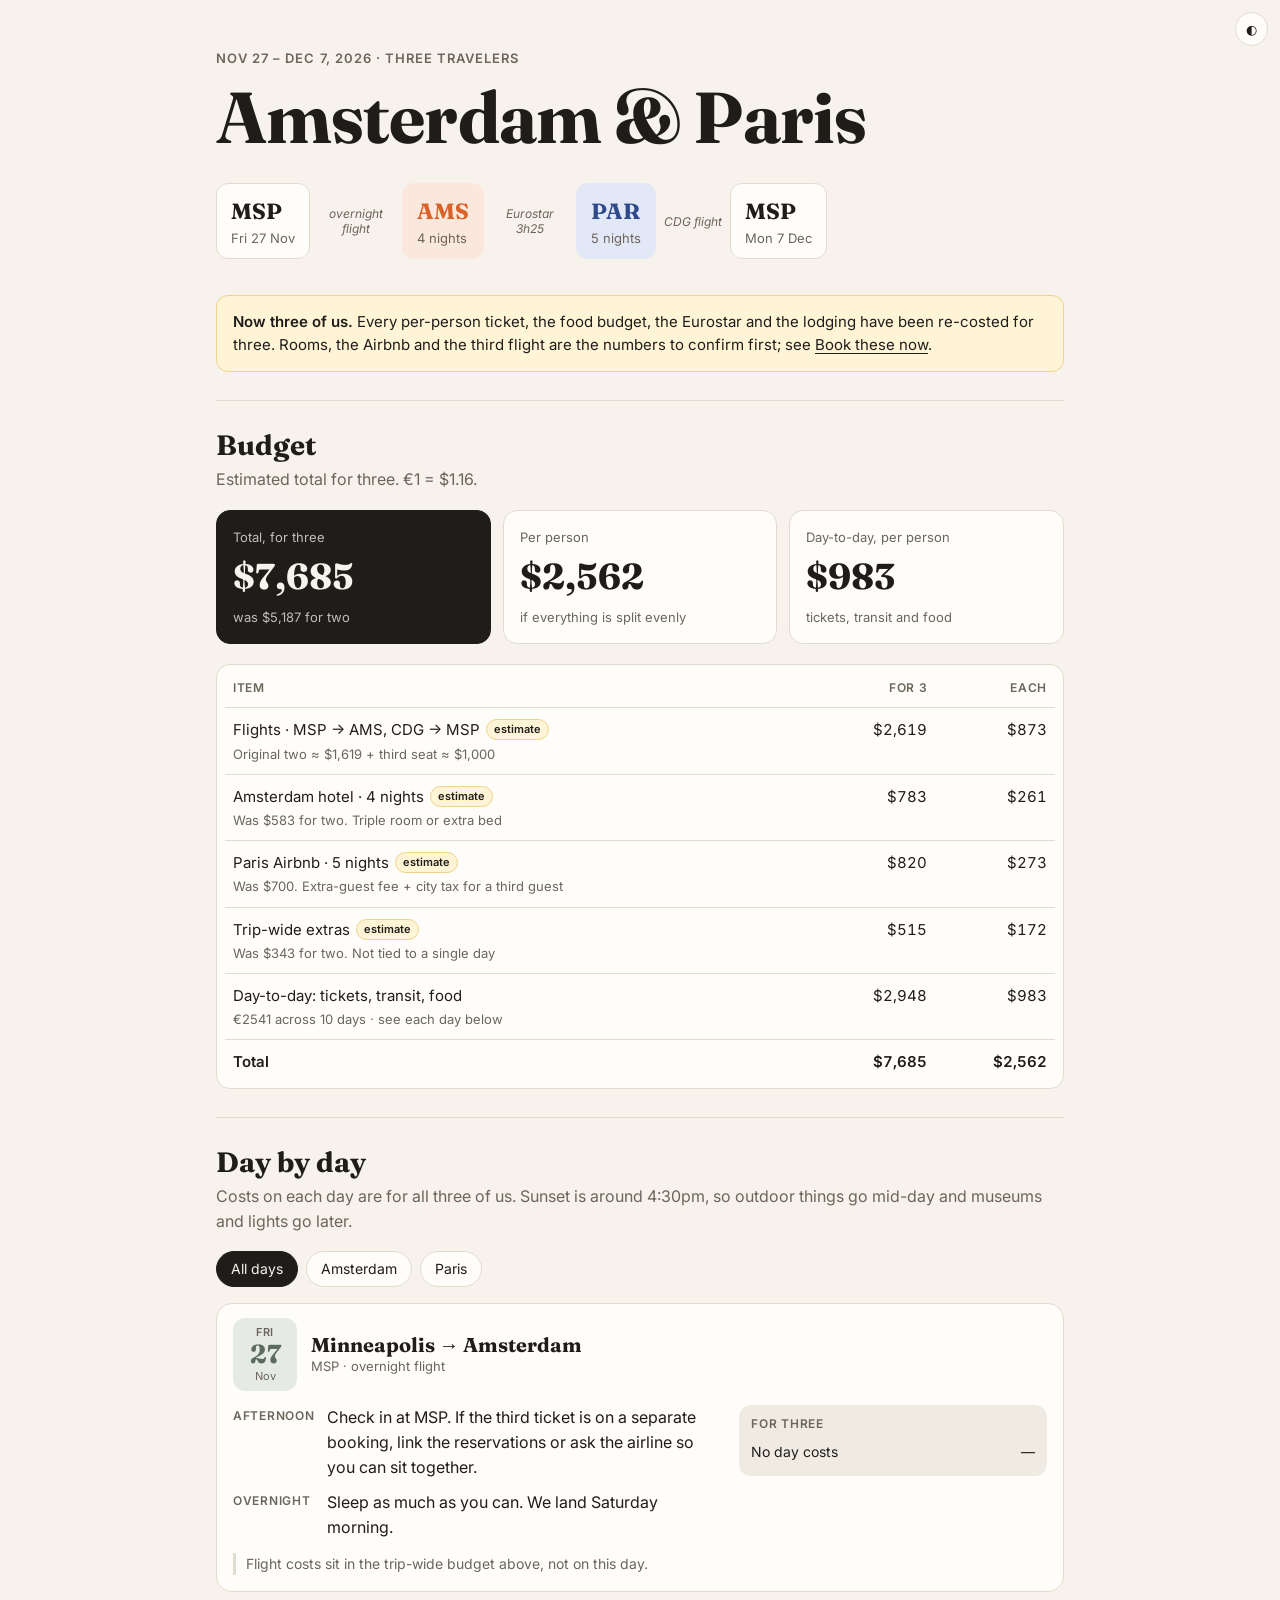
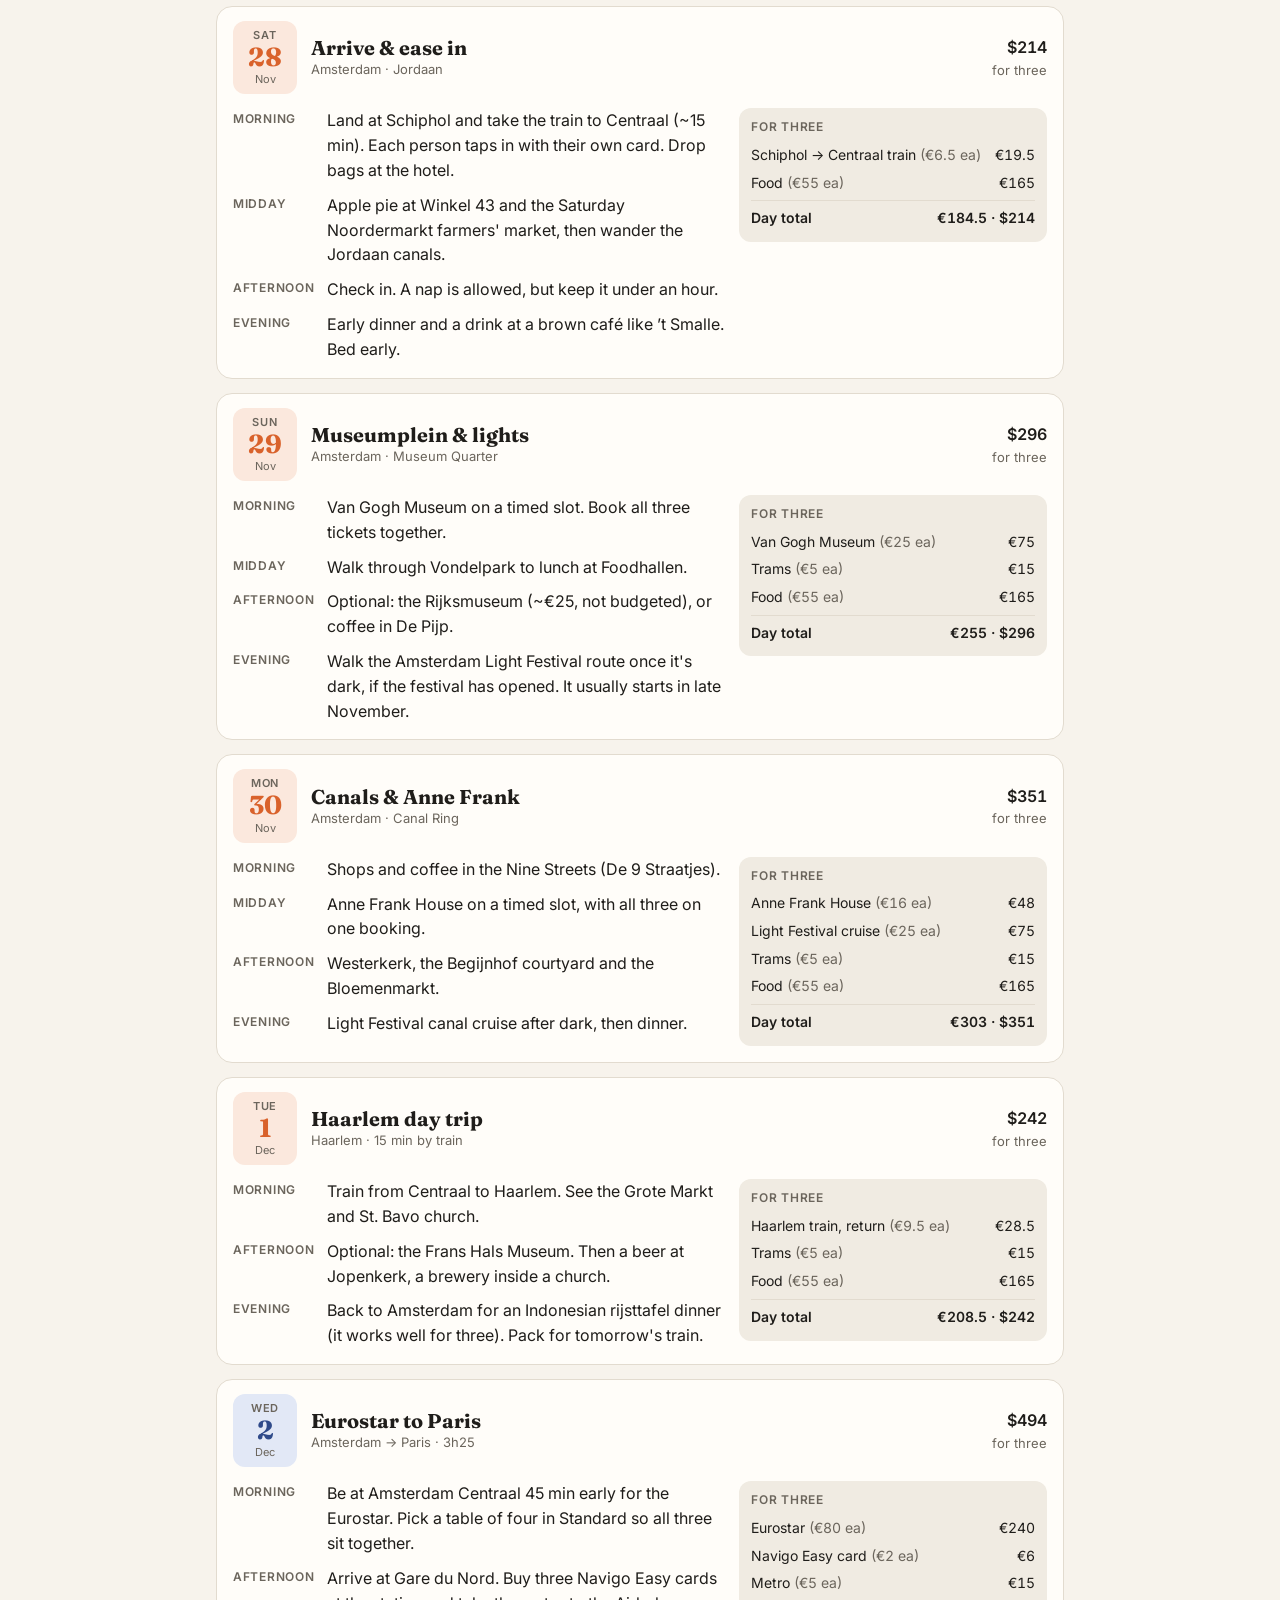
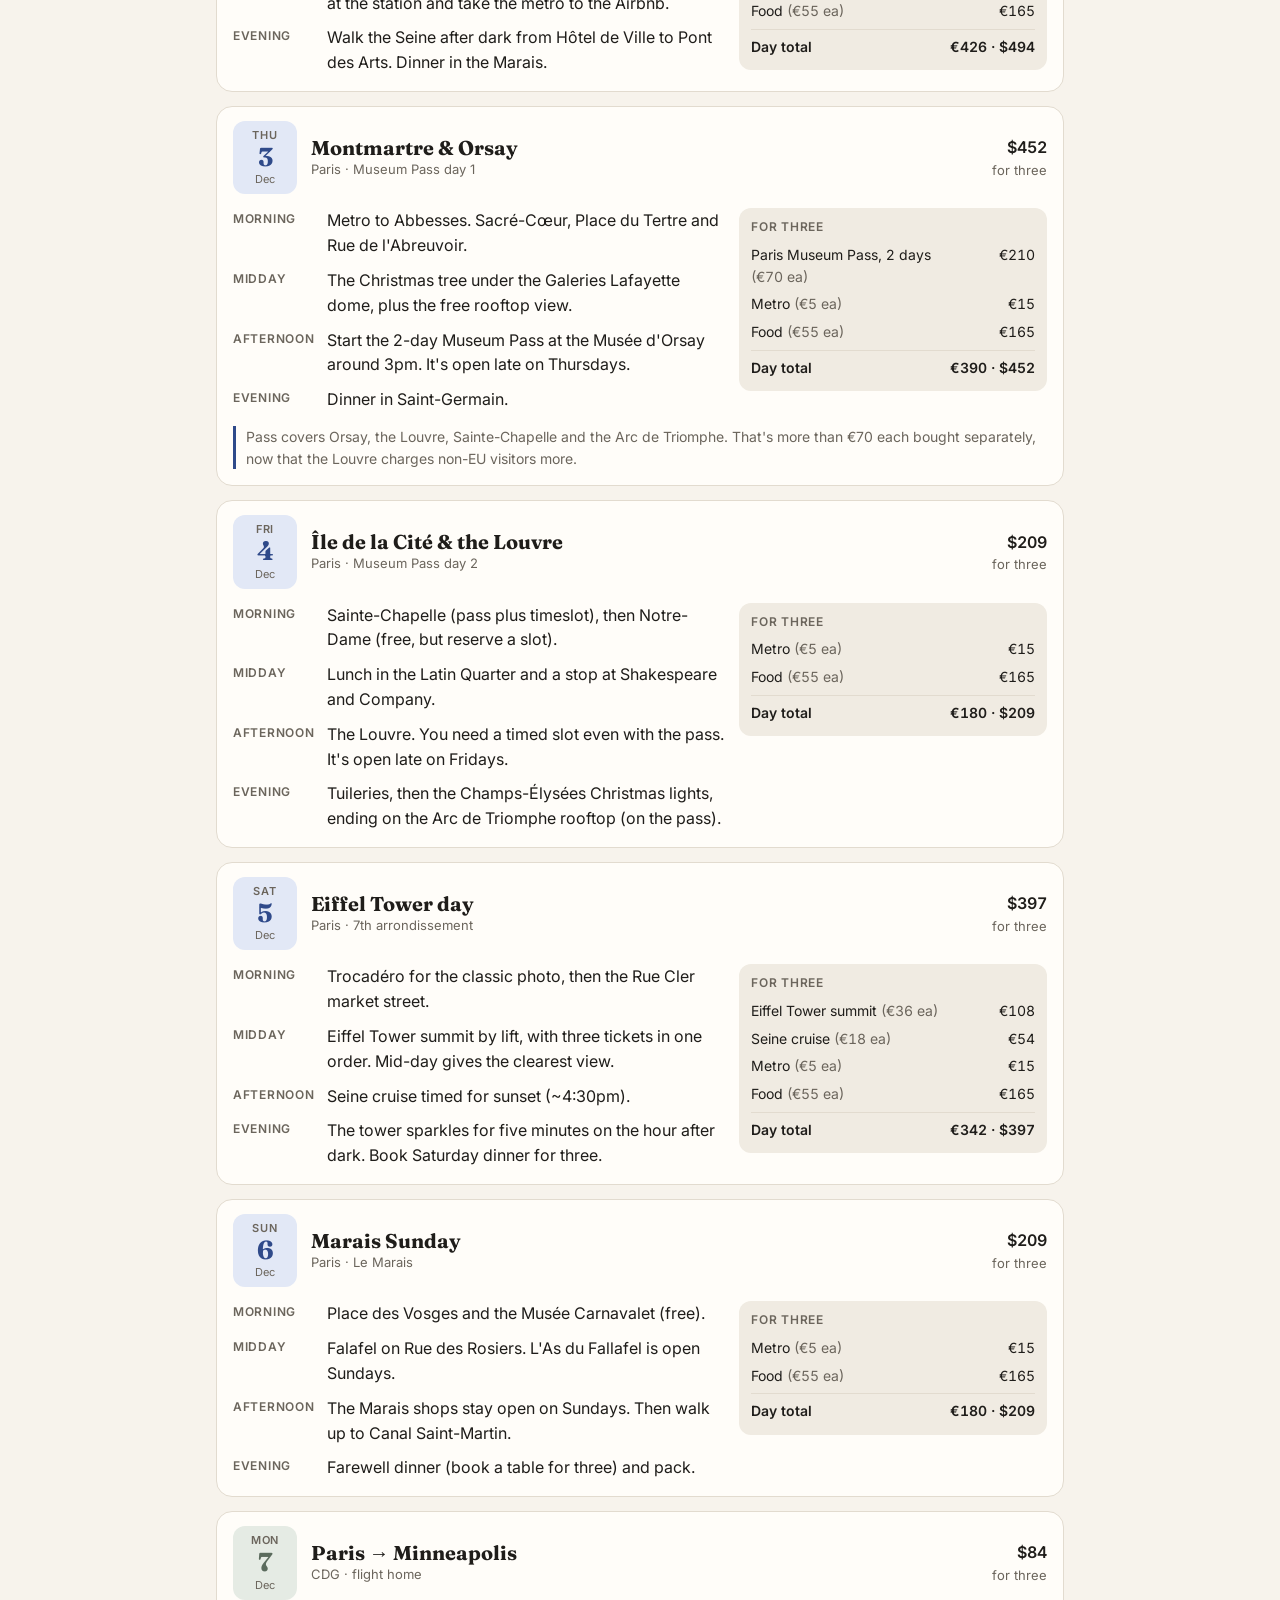
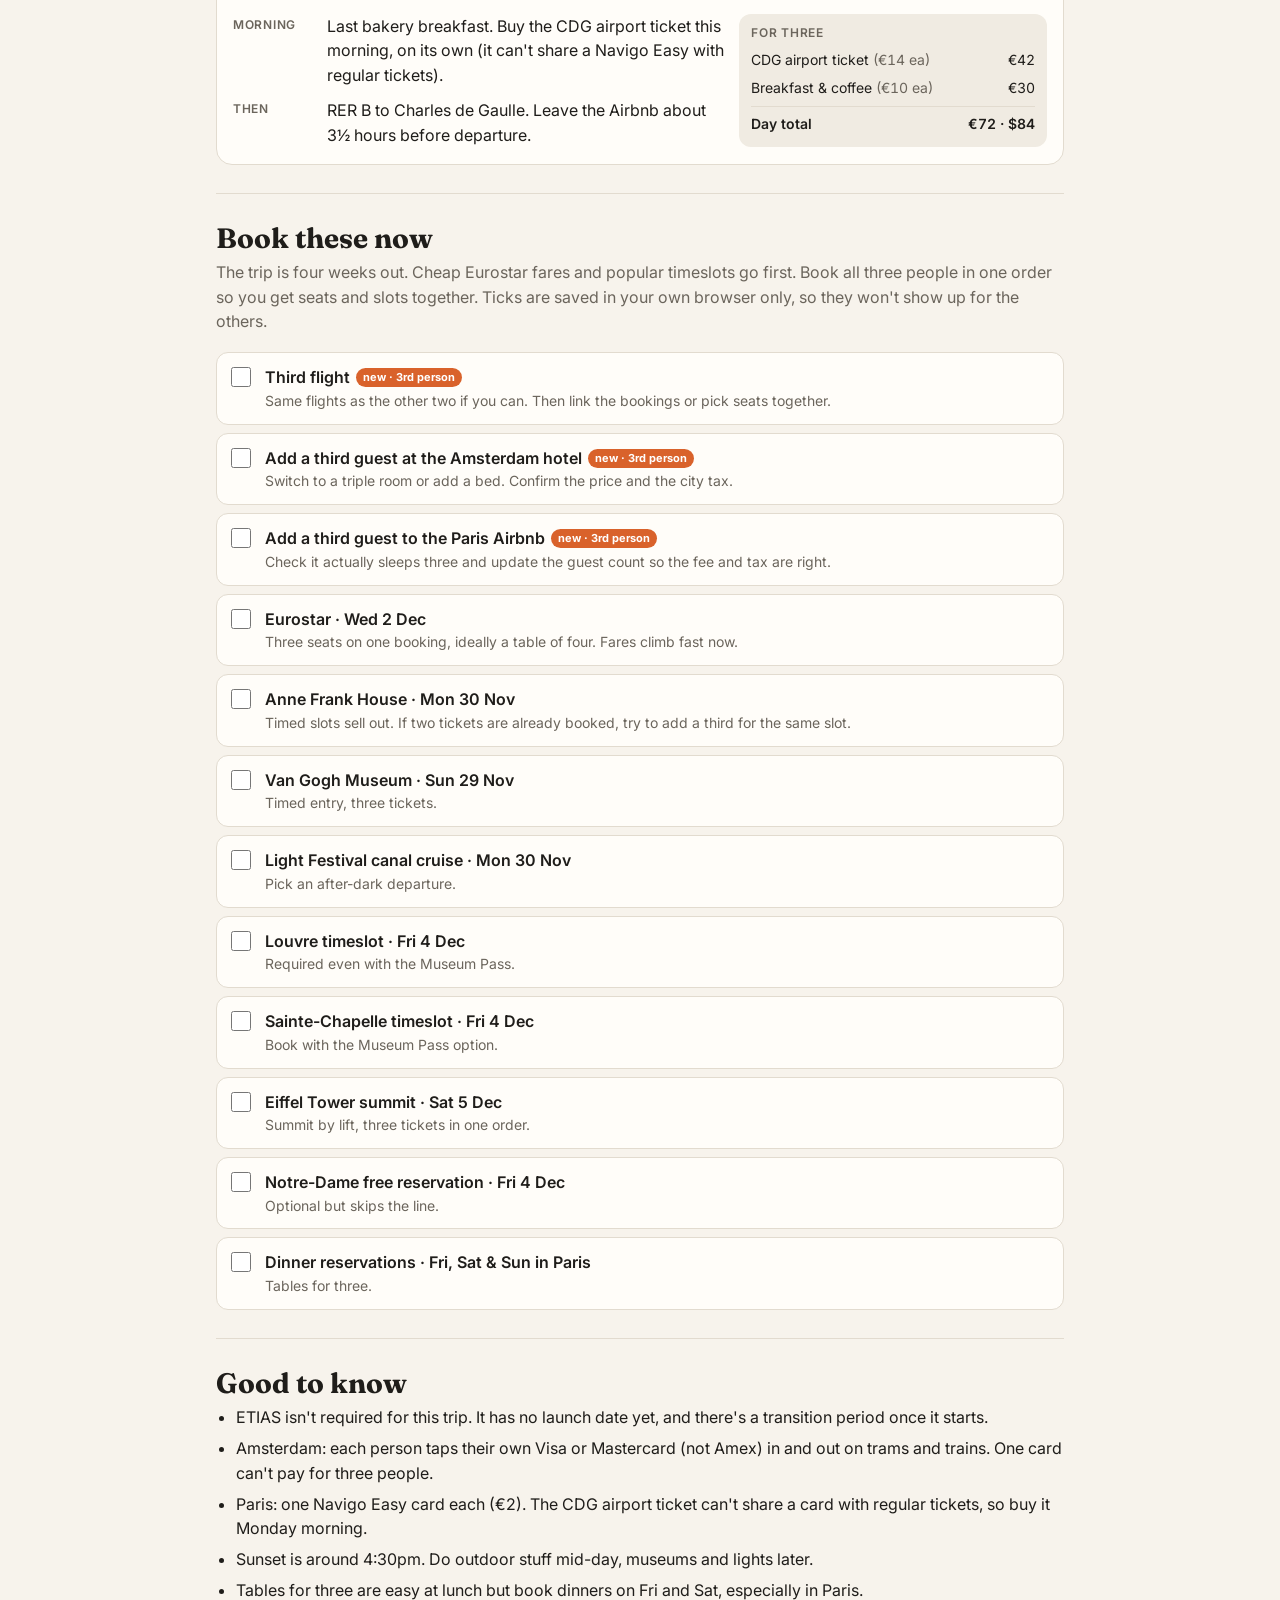
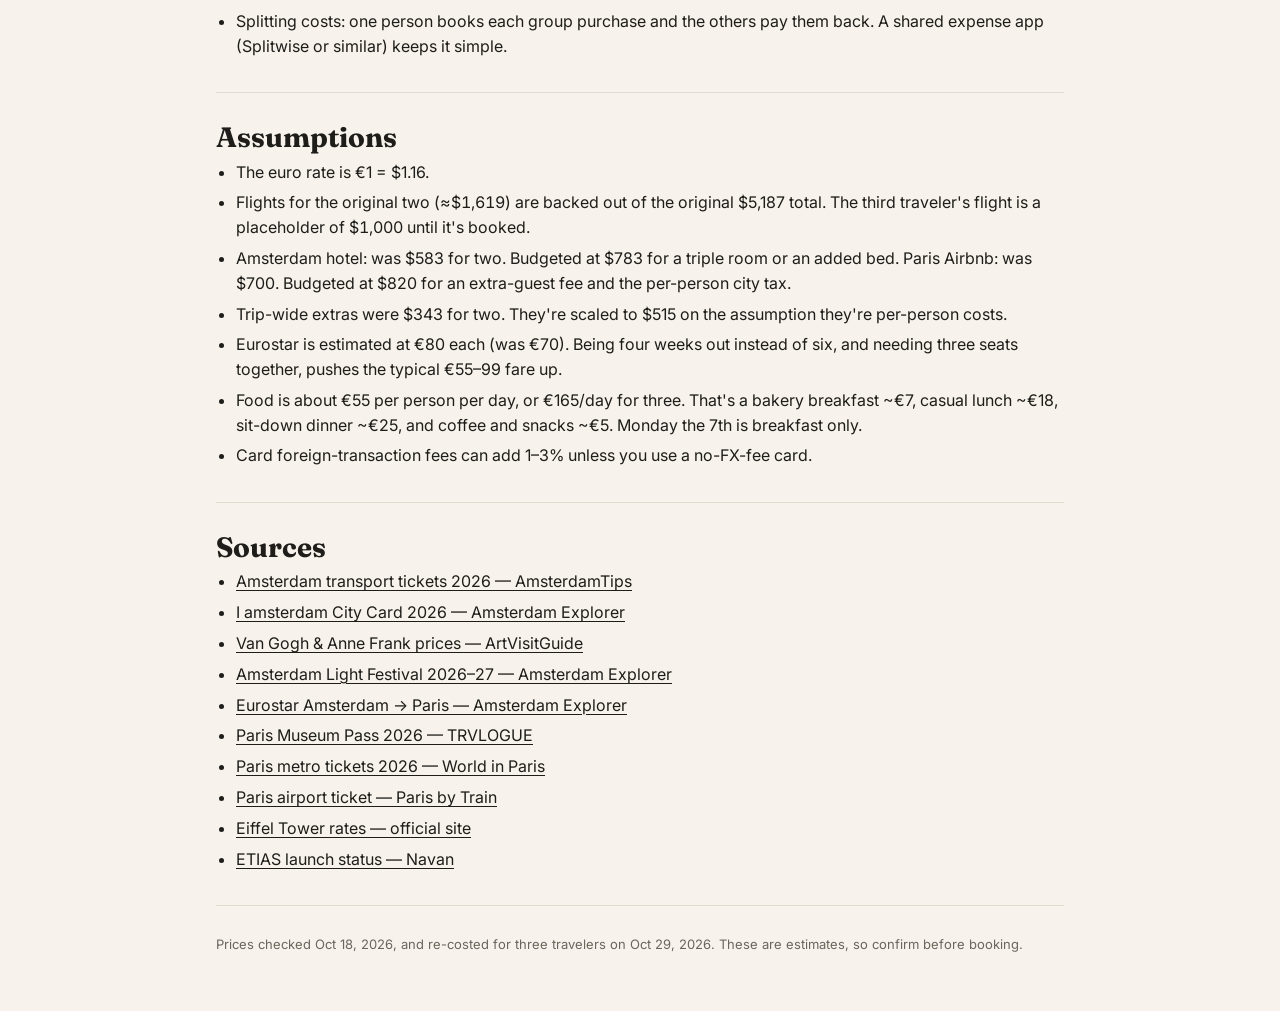
==== site/index.html @ 2edb8fa6 "Add Amsterdam & Paris itinerary site for three travelers and Pages deploy workflow Co-Authored-By: C" ====
<!doctype html>
<html lang="en">
<head>
<meta charset="utf-8">
<meta name="viewport" content="width=device-width, initial-scale=1">
<title>Amsterdam &amp; Paris</title>
<meta name="description" content="Nov 27 – Dec 7, 2026 · three travelers · day-by-day itinerary and shared budget">
<link rel="icon" href="data:image/svg+xml,<svg xmlns='http://www.w3.org/2000/svg' viewBox='0 0 100 100'><text y='.9em' font-size='90'>✈</text></svg>">
<link rel="preconnect" href="https://fonts.googleapis.com">
<link rel="preconnect" href="https://fonts.gstatic.com" crossorigin>
<link href="https://fonts.googleapis.com/css2?family=Fraunces:opsz,wght@9..144,500;9..144,700&family=Inter:wght@400;500;600&display=swap" rel="stylesheet">
<style>
  :root {
    --bg: #f7f3ec;
    --surface: #fffdf9;
    --surface-2: #f0ebe2;
    --text: #1f1d1a;
    --muted: #6b655c;
    --line: #e2dbcf;
    --ams: #d9622b;
    --ams-soft: #fbe8dd;
    --par: #2f4a8a;
    --par-soft: #e2e8f6;
    --home: #5b6b5d;
    --home-soft: #e5ebe4;
    --accent: #1f1d1a;
    --ok: #2f7a4f;
    --warn-bg: #fff4d6;
    --warn-line: #ecd48a;
  }
  @media (prefers-color-scheme: dark) {
    :root:not([data-theme="light"]) {
      --bg: #161513;
      --surface: #1f1e1b;
      --surface-2: #292723;
      --text: #f1ece3;
      --muted: #a69f93;
      --line: #36332e;
      --ams: #f08a55;
      --ams-soft: #3a261c;
      --par: #8ea8ec;
      --par-soft: #1f2840;
      --home: #a5b8a7;
      --home-soft: #232a24;
      --accent: #f1ece3;
      --ok: #6fc794;
      --warn-bg: #2f2918;
      --warn-line: #5d4f22;
    }
  }
  :root[data-theme="dark"] {
    --bg: #161513; --surface: #1f1e1b; --surface-2: #292723; --text: #f1ece3; --muted: #a69f93;
    --line: #36332e; --ams: #f08a55; --ams-soft: #3a261c; --par: #8ea8ec; --par-soft: #1f2840;
    --home: #a5b8a7; --home-soft: #232a24; --accent: #f1ece3; --ok: #6fc794; --warn-bg: #2f2918; --warn-line: #5d4f22;
  }

  * { box-sizing: border-box; }
  html { -webkit-text-size-adjust: 100%; }
  body {
    margin: 0;
    background: var(--bg);
    color: var(--text);
    font: 16px/1.55 Inter, system-ui, -apple-system, "Segoe UI", sans-serif;
  }
  a { color: inherit; text-underline-offset: 3px; }
  h1, h2, h3 { font-family: Fraunces, Georgia, serif; font-weight: 700; line-height: 1.15; margin: 0; }
  .wrap { max-width: 880px; margin: 0 auto; padding: 0 16px; }
  .num { font-variant-numeric: tabular-nums; }
  .muted { color: var(--muted); }

  /* Hero */
  header.hero { padding: 48px 0 28px; }
  .eyebrow { font-size: 13px; letter-spacing: .08em; text-transform: uppercase; color: var(--muted); font-weight: 600; }
  .hero h1 { font-size: clamp(40px, 9vw, 72px); margin: 8px 0 24px; letter-spacing: -.01em; }
  .route { display: flex; align-items: stretch; gap: 0; flex-wrap: wrap; row-gap: 10px; }
  .stop { display: flex; flex-direction: column; padding: 10px 14px; border-radius: 12px; background: var(--surface); border: 1px solid var(--line); min-width: 0; }
  .stop b { font-family: Fraunces, Georgia, serif; font-size: 22px; }
  .stop span { font-size: 13px; color: var(--muted); }
  .stop.ams { background: var(--ams-soft); border-color: transparent; }
  .stop.ams b { color: var(--ams); }
  .stop.par { background: var(--par-soft); border-color: transparent; }
  .stop.par b { color: var(--par); }
  .leg { display: flex; align-items: center; padding: 0 8px; font-size: 12px; color: var(--muted); font-style: italic; text-align: center; max-width: 92px; line-height: 1.25; }

  /* Banner */
  .banner { margin: 8px 0 28px; padding: 14px 16px; border-radius: 12px; background: var(--warn-bg); border: 1px solid var(--warn-line); font-size: 15px; }
  .banner strong { font-weight: 600; }

  /* Sections */
  section { padding: 28px 0; border-top: 1px solid var(--line); }
  section > h2 { font-size: 28px; margin-bottom: 6px; }
  section > .lede { color: var(--muted); margin: 0 0 18px; }

  /* Budget */
  .totals { display: grid; grid-template-columns: repeat(auto-fit, minmax(180px, 1fr)); gap: 12px; margin: 16px 0 20px; }
  .tile { background: var(--surface); border: 1px solid var(--line); border-radius: 14px; padding: 16px; }
  .tile .label { font-size: 13px; color: var(--muted); }
  .tile .value { font-family: Fraunces, Georgia, serif; font-size: 36px; font-weight: 700; margin-top: 2px; }
  .tile .sub { font-size: 13px; color: var(--muted); margin-top: 2px; }
  .tile.primary { background: var(--accent); color: var(--bg); border-color: var(--accent); }
  .tile.primary .label, .tile.primary .sub { color: inherit; opacity: .75; }

  table { width: 100%; border-collapse: collapse; font-size: 15px; }
  th, td { text-align: left; padding: 10px 8px; border-bottom: 1px solid var(--line); vertical-align: top; }
  th { font-size: 12px; text-transform: uppercase; letter-spacing: .06em; color: var(--muted); font-weight: 600; }
  td.r, th.r { text-align: right; white-space: nowrap; }
  td .note { display: block; font-size: 13px; color: var(--muted); margin-top: 2px; }
  tr.total td { font-weight: 600; border-bottom: 0; }
  .table-card { background: var(--surface); border: 1px solid var(--line); border-radius: 14px; padding: 4px 8px; overflow-x: auto; }
  .tag { display: inline-block; font-size: 11px; font-weight: 600; padding: 1px 7px; border-radius: 999px; background: var(--surface-2); color: var(--muted); margin-left: 6px; vertical-align: 2px; white-space: nowrap; }
  .tag.est { background: var(--warn-bg); color: inherit; border: 1px solid var(--warn-line); }

  /* Days */
  .filters { display: flex; gap: 8px; flex-wrap: wrap; margin-bottom: 16px; }
  .filters button { font: inherit; font-size: 14px; padding: 6px 14px; border-radius: 999px; border: 1px solid var(--line); background: var(--surface); color: var(--text); cursor: pointer; }
  .filters button[aria-pressed="true"] { background: var(--accent); color: var(--bg); border-color: var(--accent); }
  .days { display: grid; gap: 14px; }
  .day { background: var(--surface); border: 1px solid var(--line); border-radius: 16px; overflow: hidden; }
  .day-head { display: grid; grid-template-columns: 64px 1fr auto; gap: 14px; align-items: center; padding: 14px 16px; }
  .date { text-align: center; border-radius: 12px; padding: 6px 0; background: var(--surface-2); }
  .date .dow { font-size: 11px; text-transform: uppercase; letter-spacing: .08em; font-weight: 600; color: var(--muted); }
  .date .dom { font-family: Fraunces, Georgia, serif; font-size: 26px; font-weight: 700; line-height: 1.05; }
  .date .mon { font-size: 11px; color: var(--muted); }
  .day.ams .date { background: var(--ams-soft); } .day.ams .date .dom { color: var(--ams); }
  .day.par .date { background: var(--par-soft); } .day.par .date .dom { color: var(--par); }
  .day.home .date { background: var(--home-soft); } .day.home .date .dom { color: var(--home); }
  .day-title h3 { font-size: 20px; }
  .day-title .city { font-size: 13px; color: var(--muted); }
  .day-cost { text-align: right; font-size: 13px; color: var(--muted); }
  .day-cost b { display: block; font-size: 16px; color: var(--text); font-weight: 600; }
  .day-body { padding: 0 16px 16px; display: grid; grid-template-columns: 1fr; gap: 14px; }
  .plan { list-style: none; margin: 0; padding: 0; display: grid; gap: 10px; }
  .plan li { display: grid; grid-template-columns: 84px 1fr; gap: 10px; }
  .plan .when { font-size: 12px; text-transform: uppercase; letter-spacing: .06em; font-weight: 600; color: var(--muted); padding-top: 2px; }
  .costs { background: var(--surface-2); border-radius: 12px; padding: 10px 12px; font-size: 14px; }
  .costs .row { display: flex; justify-content: space-between; gap: 12px; padding: 3px 0; }
  .costs .row span:last-child { white-space: nowrap; font-variant-numeric: tabular-nums; }
  .costs .row.sum { border-top: 1px solid var(--line); margin-top: 4px; padding-top: 6px; font-weight: 600; }
  .costs .hd { font-size: 12px; text-transform: uppercase; letter-spacing: .06em; font-weight: 600; color: var(--muted); margin-bottom: 4px; }
  .tip { font-size: 14px; border-left: 3px solid var(--line); padding-left: 10px; color: var(--muted); }
  .day.ams .tip { border-color: var(--ams); } .day.par .tip { border-color: var(--par); }
  @media (min-width: 720px) {
    .day-body { grid-template-columns: 1.6fr 1fr; align-items: start; }
    .day-body .tip { grid-column: 1 / -1; }
  }

  /* Checklist */
  .checklist { list-style: none; padding: 0; margin: 0; display: grid; gap: 8px; }
  .checklist label { display: grid; grid-template-columns: 22px 1fr; gap: 12px; align-items: start; background: var(--surface); border: 1px solid var(--line); border-radius: 12px; padding: 12px 14px; cursor: pointer; }
  .checklist input { width: 20px; height: 20px; margin: 2px 0 0; accent-color: var(--ok); }
  .checklist .t { font-weight: 600; }
  .checklist .d { display: block; font-size: 14px; color: var(--muted); }
  .checklist input:checked + span .t { text-decoration: line-through; color: var(--muted); }
  .badge3 { display: inline-block; font-size: 11px; font-weight: 700; padding: 1px 7px; border-radius: 999px; background: var(--ams); color: #fff; margin-left: 6px; vertical-align: 2px; }

  ul.plain { padding-left: 20px; margin: 0; }
  ul.plain li { margin: 6px 0; }
  footer { padding: 28px 0 56px; color: var(--muted); font-size: 13px; border-top: 1px solid var(--line); }
  .theme-btn { position: fixed; top: 12px; right: 12px; font: inherit; font-size: 13px; padding: 6px 10px; border-radius: 999px; border: 1px solid var(--line); background: var(--surface); color: var(--text); cursor: pointer; }

  @media (max-width: 520px) {
    .leg { max-width: 64px; font-size: 11px; padding: 0 4px; }
    .stop { padding: 8px 10px; }
    .stop b { font-size: 18px; }
    .day-head { grid-template-columns: 56px 1fr; }
    .day-cost { grid-column: 2; text-align: left; }
    .day-cost b { display: inline; margin-right: 6px; }
    .plan li { grid-template-columns: 1fr; gap: 0; }
    th, td { padding: 9px 6px; }
    .hide-sm { display: none; }
  }
</style>
</head>
<body>
<button class="theme-btn" id="themeBtn" type="button" aria-label="Toggle dark mode">◐</button>

<div class="wrap">
  <header class="hero">
    <div class="eyebrow">Nov 27 – Dec 7, 2026 · three travelers</div>
    <h1>Amsterdam &amp; Paris</h1>
    <div class="route" aria-label="Route">
      <div class="stop"><b>MSP</b><span>Fri 27 Nov</span></div>
      <div class="leg">overnight flight</div>
      <div class="stop ams"><b>AMS</b><span>4 nights</span></div>
      <div class="leg">Eurostar 3h25</div>
      <div class="stop par"><b>PAR</b><span>5 nights</span></div>
      <div class="leg">CDG flight</div>
      <div class="stop"><b>MSP</b><span>Mon 7 Dec</span></div>
    </div>
  </header>

  <div class="banner">
    <strong>Now three of us.</strong> Every per-person ticket, the food budget, the Eurostar and the lodging have been re-costed for three. Rooms, the Airbnb and the third flight are the numbers to confirm first; see <a href="#book">Book these now</a>.
  </div>

  <section id="budget">
    <h2>Budget</h2>
    <p class="lede">Estimated total for three. <span id="fxNote"></span></p>
    <div class="totals">
      <div class="tile primary"><div class="label">Total, for three</div><div class="value num" id="tTotal"></div><div class="sub" id="tTotalSub"></div></div>
      <div class="tile"><div class="label">Per person</div><div class="value num" id="tEach"></div><div class="sub">if everything is split evenly</div></div>
      <div class="tile"><div class="label">Day-to-day, per person</div><div class="value num" id="tDaily"></div><div class="sub">tickets, transit and food</div></div>
    </div>
    <div class="table-card">
      <table>
        <thead><tr><th>Item</th><th class="r">For 3</th><th class="r">Each</th></tr></thead>
        <tbody id="budgetRows"></tbody>
      </table>
    </div>
  </section>

  <section id="days">
    <h2>Day by day</h2>
    <p class="lede">Costs on each day are for all three of us. Sunset is around 4:30pm, so outdoor things go mid-day and museums and lights go later.</p>
    <div class="filters" role="group" aria-label="Filter days">
      <button type="button" data-f="all" aria-pressed="true">All days</button>
      <button type="button" data-f="ams" aria-pressed="false">Amsterdam</button>
      <button type="button" data-f="par" aria-pressed="false">Paris</button>
    </div>
    <div class="days" id="dayList"></div>
  </section>

  <section id="book">
    <h2>Book these now</h2>
    <p class="lede">The trip is four weeks out. Cheap Eurostar fares and popular timeslots go first. Book all three people in one order so you get seats and slots together. Ticks are saved in your own browser only, so they won't show up for the others.</p>
    <ul class="checklist" id="checklist"></ul>
  </section>

  <section id="know">
    <h2>Good to know</h2>
    <ul class="plain">
      <li>ETIAS isn't required for this trip. It has no launch date yet, and there's a transition period once it starts.</li>
      <li>Amsterdam: each person taps their own Visa or Mastercard (not Amex) in and out on trams and trains. One card can't pay for three people.</li>
      <li>Paris: one Navigo Easy card each (€2). The CDG airport ticket can't share a card with regular tickets, so buy it Monday morning.</li>
      <li>Sunset is around 4:30pm. Do outdoor stuff mid-day, museums and lights later.</li>
      <li>Tables for three are easy at lunch but book dinners on Fri and Sat, especially in Paris.</li>
      <li>Splitting costs: one person books each group purchase and the others pay them back. A shared expense app (Splitwise or similar) keeps it simple.</li>
    </ul>
  </section>

  <section id="assumptions">
    <h2>Assumptions</h2>
    <ul class="plain">
      <li>The euro rate is €1 = $1.16.</li>
      <li>Flights for the original two (≈<span class="num" id="aFlights2"></span>) are backed out of the original $5,187 total. The third traveler's flight is a placeholder of <span class="num" id="aFlight3"></span> until it's booked.</li>
      <li>Amsterdam hotel: was $583 for two. Budgeted at $783 for a triple room or an added bed. Paris Airbnb: was $700. Budgeted at $820 for an extra-guest fee and the per-person city tax.</li>
      <li>Trip-wide extras were $343 for two. They're scaled to $515 on the assumption they're per-person costs.</li>
      <li>Eurostar is estimated at €80 each (was €70). Being four weeks out instead of six, and needing three seats together, pushes the typical €55–99 fare up.</li>
      <li>Food is about €55 per person per day, or €165/day for three. That's a bakery breakfast ~€7, casual lunch ~€18, sit-down dinner ~€25, and coffee and snacks ~€5. Monday the 7th is breakfast only.</li>
      <li>Card foreign-transaction fees can add 1–3% unless you use a no-FX-fee card.</li>
    </ul>
  </section>

  <section id="sources">
    <h2>Sources</h2>
    <ul class="plain">
      <li><a href="https://www.amsterdamtips.com/transport-tickets">Amsterdam transport tickets 2026 — AmsterdamTips</a></li>
      <li><a href="https://amsterdam-explorer.com/i-amsterdam-card/">I amsterdam City Card 2026 — Amsterdam Explorer</a></li>
      <li><a href="https://www.artvisitguide.com/amsterdam-museumkaart-guide-2026/">Van Gogh &amp; Anne Frank prices — ArtVisitGuide</a></li>
      <li><a href="https://amsterdam-explorer.com/?p=424">Amsterdam Light Festival 2026–27 — Amsterdam Explorer</a></li>
      <li><a href="https://amsterdam-explorer.com/train-amsterdam-paris/">Eurostar Amsterdam → Paris — Amsterdam Explorer</a></li>
      <li><a href="https://www.trvlogue.com/en/paris-museum-pass-prices">Paris Museum Pass 2026 — TRVLOGUE</a></li>
      <li><a href="https://worldinparis.com/paris-metro-tickets">Paris metro tickets 2026 — World in Paris</a></li>
      <li><a href="https://parisbytrain.com/paris-airport-train-ticket/">Paris airport ticket — Paris by Train</a></li>
      <li><a href="https://www.toureiffel.paris/en/rates-opening-times">Eiffel Tower rates — official site</a></li>
      <li><a href="https://navan.com/blog/when-does-etias-go-into-effect">ETIAS launch status — Navan</a></li>
    </ul>
  </section>

  <footer>
    Prices checked Oct 18, 2026, and re-costed for three travelers on Oct 29, 2026. These are estimates, so confirm before booking.
  </footer>
</div>

<script>
/* ---------- Trip data: edit numbers here ---------- */
const FX = 1.16;            // USD per EUR
const PEOPLE = 3;

// Flights: the original two weren't itemised, so they're backed out of the old $5,187 total.
const FLIGHTS_FIRST_TWO = 1619;
const FLIGHT_THIRD = 1000;  // placeholder until booked

// Group-level costs in USD (already for all three).
const BIG = [
  { label: "Flights · MSP → AMS, CDG → MSP", usd: FLIGHTS_FIRST_TWO + FLIGHT_THIRD,
    note: "Original two ≈ $" + FLIGHTS_FIRST_TWO.toLocaleString() + " + third seat ≈ $" + FLIGHT_THIRD.toLocaleString(), est: true },
  { label: "Amsterdam hotel · 4 nights", usd: 783, note: "Was $583 for two. Triple room or extra bed", est: true },
  { label: "Paris Airbnb · 5 nights", usd: 820, note: "Was $700. Extra-guest fee + city tax for a third guest", est: true },
  { label: "Trip-wide extras", usd: 515, note: "Was $343 for two. Not tied to a single day", est: true },
];

// Day costs: eur is PER PERSON unless group:true.
const FOOD = 55;
const DAYS = [
  { date: "2026-11-27", city: "home", title: "Minneapolis → Amsterdam", where: "MSP · overnight flight",
    plan: [
      ["Afternoon", "Check in at MSP. If the third ticket is on a separate booking, link the reservations or ask the airline so you can sit together."],
      ["Overnight", "Sleep as much as you can. We land Saturday morning."],
    ],
    costs: [],
    tip: "Flight costs sit in the trip-wide budget above, not on this day." },

  { date: "2026-11-28", city: "ams", title: "Arrive & ease in", where: "Amsterdam · Jordaan",
    plan: [
      ["Morning", "Land at Schiphol and take the train to Centraal (~15 min). Each person taps in with their own card. Drop bags at the hotel."],
      ["Midday", "Apple pie at Winkel 43 and the Saturday Noordermarkt farmers' market, then wander the Jordaan canals."],
      ["Afternoon", "Check in. A nap is allowed, but keep it under an hour."],
      ["Evening", "Early dinner and a drink at a brown café like ’t Smalle. Bed early."],
    ],
    costs: [{ label: "Schiphol → Centraal train", eur: 6.5 }, { label: "Food", eur: FOOD }] },

  { date: "2026-11-29", city: "ams", title: "Museumplein & lights", where: "Amsterdam · Museum Quarter",
    plan: [
      ["Morning", "Van Gogh Museum on a timed slot. Book all three tickets together."],
      ["Midday", "Walk through Vondelpark to lunch at Foodhallen."],
      ["Afternoon", "Optional: the Rijksmuseum (~€25, not budgeted), or coffee in De Pijp."],
      ["Evening", "Walk the Amsterdam Light Festival route once it's dark, if the festival has opened. It usually starts in late November."],
    ],
    costs: [{ label: "Van Gogh Museum", eur: 25 }, { label: "Trams", eur: 5 }, { label: "Food", eur: FOOD }] },

  { date: "2026-11-30", city: "ams", title: "Canals & Anne Frank", where: "Amsterdam · Canal Ring",
    plan: [
      ["Morning", "Shops and coffee in the Nine Streets (De 9 Straatjes)."],
      ["Midday", "Anne Frank House on a timed slot, with all three on one booking."],
      ["Afternoon", "Westerkerk, the Begijnhof courtyard and the Bloemenmarkt."],
      ["Evening", "Light Festival canal cruise after dark, then dinner."],
    ],
    costs: [{ label: "Anne Frank House", eur: 16 }, { label: "Light Festival cruise", eur: 25 }, { label: "Trams", eur: 5 }, { label: "Food", eur: FOOD }] },

  { date: "2026-12-01", city: "ams", title: "Haarlem day trip", where: "Haarlem · 15 min by train",
    plan: [
      ["Morning", "Train from Centraal to Haarlem. See the Grote Markt and St. Bavo church."],
      ["Afternoon", "Optional: the Frans Hals Museum. Then a beer at Jopenkerk, a brewery inside a church."],
      ["Evening", "Back to Amsterdam for an Indonesian rijsttafel dinner (it works well for three). Pack for tomorrow's train."],
    ],
    costs: [{ label: "Haarlem train, return", eur: 9.5 }, { label: "Trams", eur: 5 }, { label: "Food", eur: FOOD }] },

  { date: "2026-12-02", city: "par", title: "Eurostar to Paris", where: "Amsterdam → Paris · 3h25",
    plan: [
      ["Morning", "Be at Amsterdam Centraal 45 min early for the Eurostar. Pick a table of four in Standard so all three sit together."],
      ["Afternoon", "Arrive at Gare du Nord. Buy three Navigo Easy cards at the station and take the metro to the Airbnb."],
      ["Evening", "Walk the Seine after dark from Hôtel de Ville to Pont des Arts. Dinner in the Marais."],
    ],
    costs: [{ label: "Eurostar", eur: 80 }, { label: "Navigo Easy card", eur: 2 }, { label: "Metro", eur: 5 }, { label: "Food", eur: FOOD }] },

  { date: "2026-12-03", city: "par", title: "Montmartre & Orsay", where: "Paris · Museum Pass day 1",
    plan: [
      ["Morning", "Metro to Abbesses. Sacré-Cœur, Place du Tertre and Rue de l'Abreuvoir."],
      ["Midday", "The Christmas tree under the Galeries Lafayette dome, plus the free rooftop view."],
      ["Afternoon", "Start the 2-day Museum Pass at the Musée d'Orsay around 3pm. It's open late on Thursdays."],
      ["Evening", "Dinner in Saint-Germain."],
    ],
    costs: [{ label: "Paris Museum Pass, 2 days", eur: 70 }, { label: "Metro", eur: 5 }, { label: "Food", eur: FOOD }],
    tip: "Pass covers Orsay, the Louvre, Sainte-Chapelle and the Arc de Triomphe. That's more than €70 each bought separately, now that the Louvre charges non-EU visitors more." },

  { date: "2026-12-04", city: "par", title: "Île de la Cité & the Louvre", where: "Paris · Museum Pass day 2",
    plan: [
      ["Morning", "Sainte-Chapelle (pass plus timeslot), then Notre-Dame (free, but reserve a slot)."],
      ["Midday", "Lunch in the Latin Quarter and a stop at Shakespeare and Company."],
      ["Afternoon", "The Louvre. You need a timed slot even with the pass. It's open late on Fridays."],
      ["Evening", "Tuileries, then the Champs-Élysées Christmas lights, ending on the Arc de Triomphe rooftop (on the pass)."],
    ],
    costs: [{ label: "Metro", eur: 5 }, { label: "Food", eur: FOOD }] },

  { date: "2026-12-05", city: "par", title: "Eiffel Tower day", where: "Paris · 7th arrondissement",
    plan: [
      ["Morning", "Trocadéro for the classic photo, then the Rue Cler market street."],
      ["Midday", "Eiffel Tower summit by lift, with three tickets in one order. Mid-day gives the clearest view."],
      ["Afternoon", "Seine cruise timed for sunset (~4:30pm)."],
      ["Evening", "The tower sparkles for five minutes on the hour after dark. Book Saturday dinner for three."],
    ],
    costs: [{ label: "Eiffel Tower summit", eur: 36 }, { label: "Seine cruise", eur: 18 }, { label: "Metro", eur: 5 }, { label: "Food", eur: FOOD }] },

  { date: "2026-12-06", city: "par", title: "Marais Sunday", where: "Paris · Le Marais",
    plan: [
      ["Morning", "Place des Vosges and the Musée Carnavalet (free)."],
      ["Midday", "Falafel on Rue des Rosiers. L'As du Fallafel is open Sundays."],
      ["Afternoon", "The Marais shops stay open on Sundays. Then walk up to Canal Saint-Martin."],
      ["Evening", "Farewell dinner (book a table for three) and pack."],
    ],
    costs: [{ label: "Metro", eur: 5 }, { label: "Food", eur: FOOD }] },

  { date: "2026-12-07", city: "home", title: "Paris → Minneapolis", where: "CDG · flight home",
    plan: [
      ["Morning", "Last bakery breakfast. Buy the CDG airport ticket this morning, on its own (it can't share a Navigo Easy with regular tickets)."],
      ["Then", "RER B to Charles de Gaulle. Leave the Airbnb about 3½ hours before departure."],
    ],
    costs: [{ label: "CDG airport ticket", eur: 14 }, { label: "Breakfast & coffee", eur: 10 }] },
];

const BOOK = [
  { t: "Third flight", d: "Same flights as the other two if you can. Then link the bookings or pick seats together.", new3: true },
  { t: "Add a third guest at the Amsterdam hotel", d: "Switch to a triple room or add a bed. Confirm the price and the city tax.", new3: true },
  { t: "Add a third guest to the Paris Airbnb", d: "Check it actually sleeps three and update the guest count so the fee and tax are right.", new3: true },
  { t: "Eurostar · Wed 2 Dec", d: "Three seats on one booking, ideally a table of four. Fares climb fast now." },
  { t: "Anne Frank House · Mon 30 Nov", d: "Timed slots sell out. If two tickets are already booked, try to add a third for the same slot." },
  { t: "Van Gogh Museum · Sun 29 Nov", d: "Timed entry, three tickets." },
  { t: "Light Festival canal cruise · Mon 30 Nov", d: "Pick an after-dark departure." },
  { t: "Louvre timeslot · Fri 4 Dec", d: "Required even with the Museum Pass." },
  { t: "Sainte-Chapelle timeslot · Fri 4 Dec", d: "Book with the Museum Pass option." },
  { t: "Eiffel Tower summit · Sat 5 Dec", d: "Summit by lift, three tickets in one order." },
  { t: "Notre-Dame free reservation · Fri 4 Dec", d: "Optional but skips the line." },
  { t: "Dinner reservations · Fri, Sat & Sun in Paris", d: "Tables for three." },
];

/* ---------- Rendering ---------- */
const usd = n => "$" + Math.round(n).toLocaleString("en-US");
const eur = n => "€" + (Number.isInteger(n) ? n : n.toFixed(2).replace(/\.?0+$/, ""));
const dayGroupEur = d => d.costs.reduce((s, c) => s + (c.group ? c.eur : c.eur * PEOPLE), 0);

const daysEur = DAYS.reduce((s, d) => s + dayGroupEur(d), 0);
const daysUsd = daysEur * FX;
const bigUsd = BIG.reduce((s, b) => s + b.usd, 0);
const total = bigUsd + daysUsd;

document.getElementById("tTotal").textContent = usd(total);
document.getElementById("tTotalSub").textContent = "was $5,187 for two";
document.getElementById("tEach").textContent = usd(total / PEOPLE);
document.getElementById("tDaily").textContent = usd(daysUsd / PEOPLE);
document.getElementById("fxNote").textContent = "€1 = $" + FX.toFixed(2) + ".";
document.getElementById("aFlights2").textContent = usd(FLIGHTS_FIRST_TWO);
document.getElementById("aFlight3").textContent = usd(FLIGHT_THIRD);

const rows = BIG.map(b => `
  <tr><td>${b.label}${b.est ? '<span class="tag est">estimate</span>' : ""}<span class="note">${b.note}</span></td>
  <td class="r num">${usd(b.usd)}</td><td class="r num">${usd(b.usd / PEOPLE)}</td></tr>`);
rows.push(`
  <tr><td>Day-to-day: tickets, transit, food<span class="note">${eur(daysEur)} across 10 days · see each day below</span></td>
  <td class="r num">${usd(daysUsd)}</td><td class="r num">${usd(daysUsd / PEOPLE)}</td></tr>`);
rows.push(`<tr class="total"><td>Total</td><td class="r num">${usd(total)}</td><td class="r num">${usd(total / PEOPLE)}</td></tr>`);
document.getElementById("budgetRows").innerHTML = rows.join("");

const cityName = { ams: "Amsterdam", par: "Paris", home: "Travel day" };
document.getElementById("dayList").innerHTML = DAYS.map(d => {
  const dt = new Date(d.date + "T12:00:00");
  const dow = dt.toLocaleDateString("en-US", { weekday: "short" });
  const mon = dt.toLocaleDateString("en-US", { month: "short" });
  const g = dayGroupEur(d);
  const costRows = d.costs.map(c => {
    const groupE = c.group ? c.eur : c.eur * PEOPLE;
    const each = c.group ? "" : ` <span class="muted">(${eur(c.eur)} ea)</span>`;
    return `<div class="row"><span>${c.label}${each}</span><span>${eur(groupE)}</span></div>`;
  }).join("");
  const costsBox = d.costs.length ? `
    <div class="costs"><div class="hd">For three</div>${costRows}
      <div class="row sum"><span>Day total</span><span>${eur(g)} · ${usd(g * FX)}</span></div></div>`
    : `<div class="costs"><div class="hd">For three</div><div class="row"><span>No day costs</span><span>—</span></div></div>`;
  return `
  <article class="day ${d.city}" data-city="${d.city}">
    <div class="day-head">
      <div class="date"><div class="dow">${dow}</div><div class="dom">${dt.getDate()}</div><div class="mon">${mon}</div></div>
      <div class="day-title"><h3>${d.title}</h3><div class="city">${d.where}</div></div>
      <div class="day-cost">${g ? `<b class="num">${usd(g * FX)}</b>for three` : ""}</div>
    </div>
    <div class="day-body">
      <ul class="plan">${d.plan.map(([w, t]) => `<li><span class="when">${w}</span><span>${t}</span></li>`).join("")}</ul>
      ${costsBox}
      ${d.tip ? `<div class="tip">${d.tip}</div>` : ""}
    </div>
  </article>`;
}).join("");

document.querySelectorAll(".filters button").forEach(btn => btn.addEventListener("click", () => {
  const f = btn.dataset.f;
  document.querySelectorAll(".filters button").forEach(b => b.setAttribute("aria-pressed", b === btn));
  document.querySelectorAll(".day").forEach(el => {
    el.hidden = f !== "all" && el.dataset.city !== f;
  });
}));

// Checklist ticks are per-browser.
const KEY = "ams-par-2026-book";
let ticked = {};
try { ticked = JSON.parse(localStorage.getItem(KEY)) || {}; } catch (e) { ticked = {}; }
document.getElementById("checklist").innerHTML = BOOK.map((b, i) => `
  <li><label><input type="checkbox" data-i="${i}" ${ticked[b.t] ? "checked" : ""}>
  <span><span class="t">${b.t}</span>${b.new3 ? '<span class="badge3">new · 3rd person</span>' : ""}<span class="d">${b.d}</span></span></label></li>`).join("");
document.getElementById("checklist").addEventListener("change", e => {
  const b = BOOK[e.target.dataset.i];
  if (!b) return;
  ticked[b.t] = e.target.checked;
  try { localStorage.setItem(KEY, JSON.stringify(ticked)); } catch (err) {}
});

// Theme toggle
const root = document.documentElement;
try { const t = localStorage.getItem("theme"); if (t) root.dataset.theme = t; } catch (e) {}
document.getElementById("themeBtn").addEventListener("click", () => {
  const dark = root.dataset.theme ? root.dataset.theme === "dark" : matchMedia("(prefers-color-scheme: dark)").matches;
  root.dataset.theme = dark ? "light" : "dark";
  try { localStorage.setItem("theme", root.dataset.theme); } catch (e) {}
});
</script>
</body>
</html>
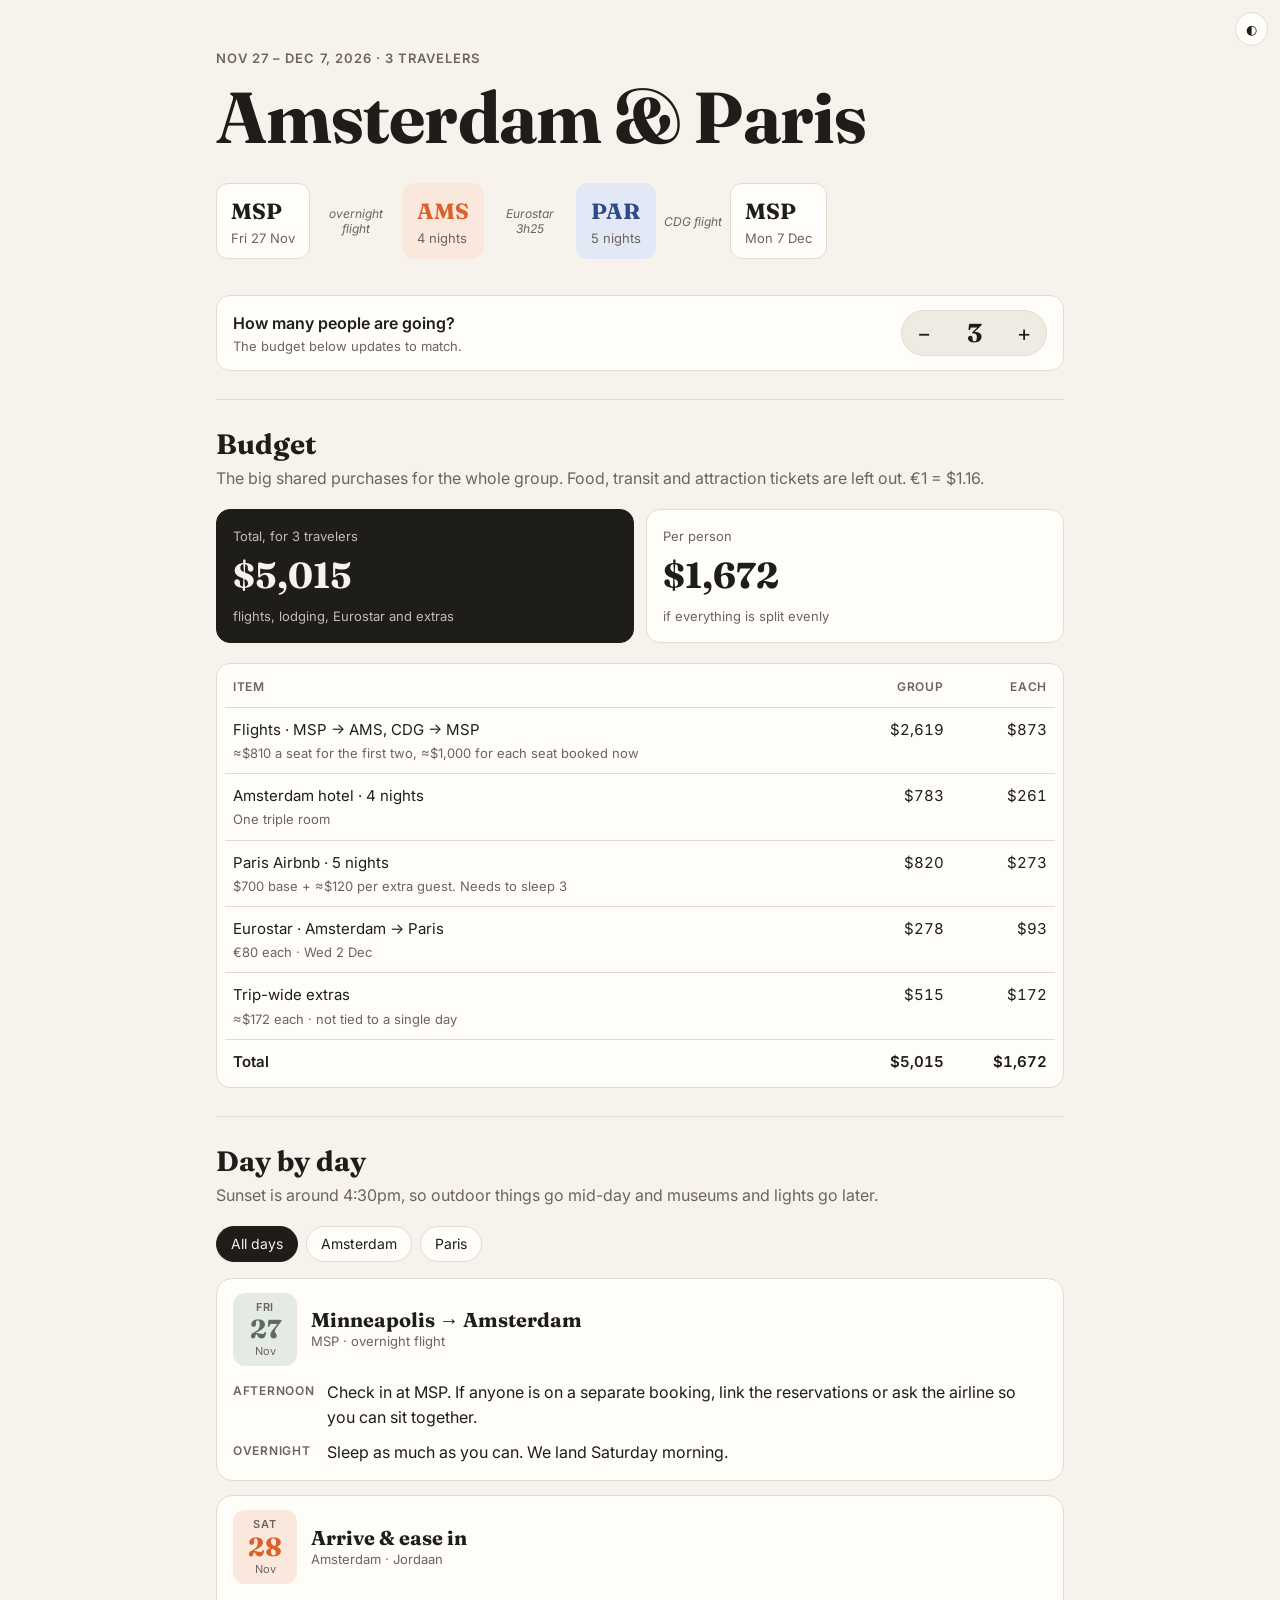
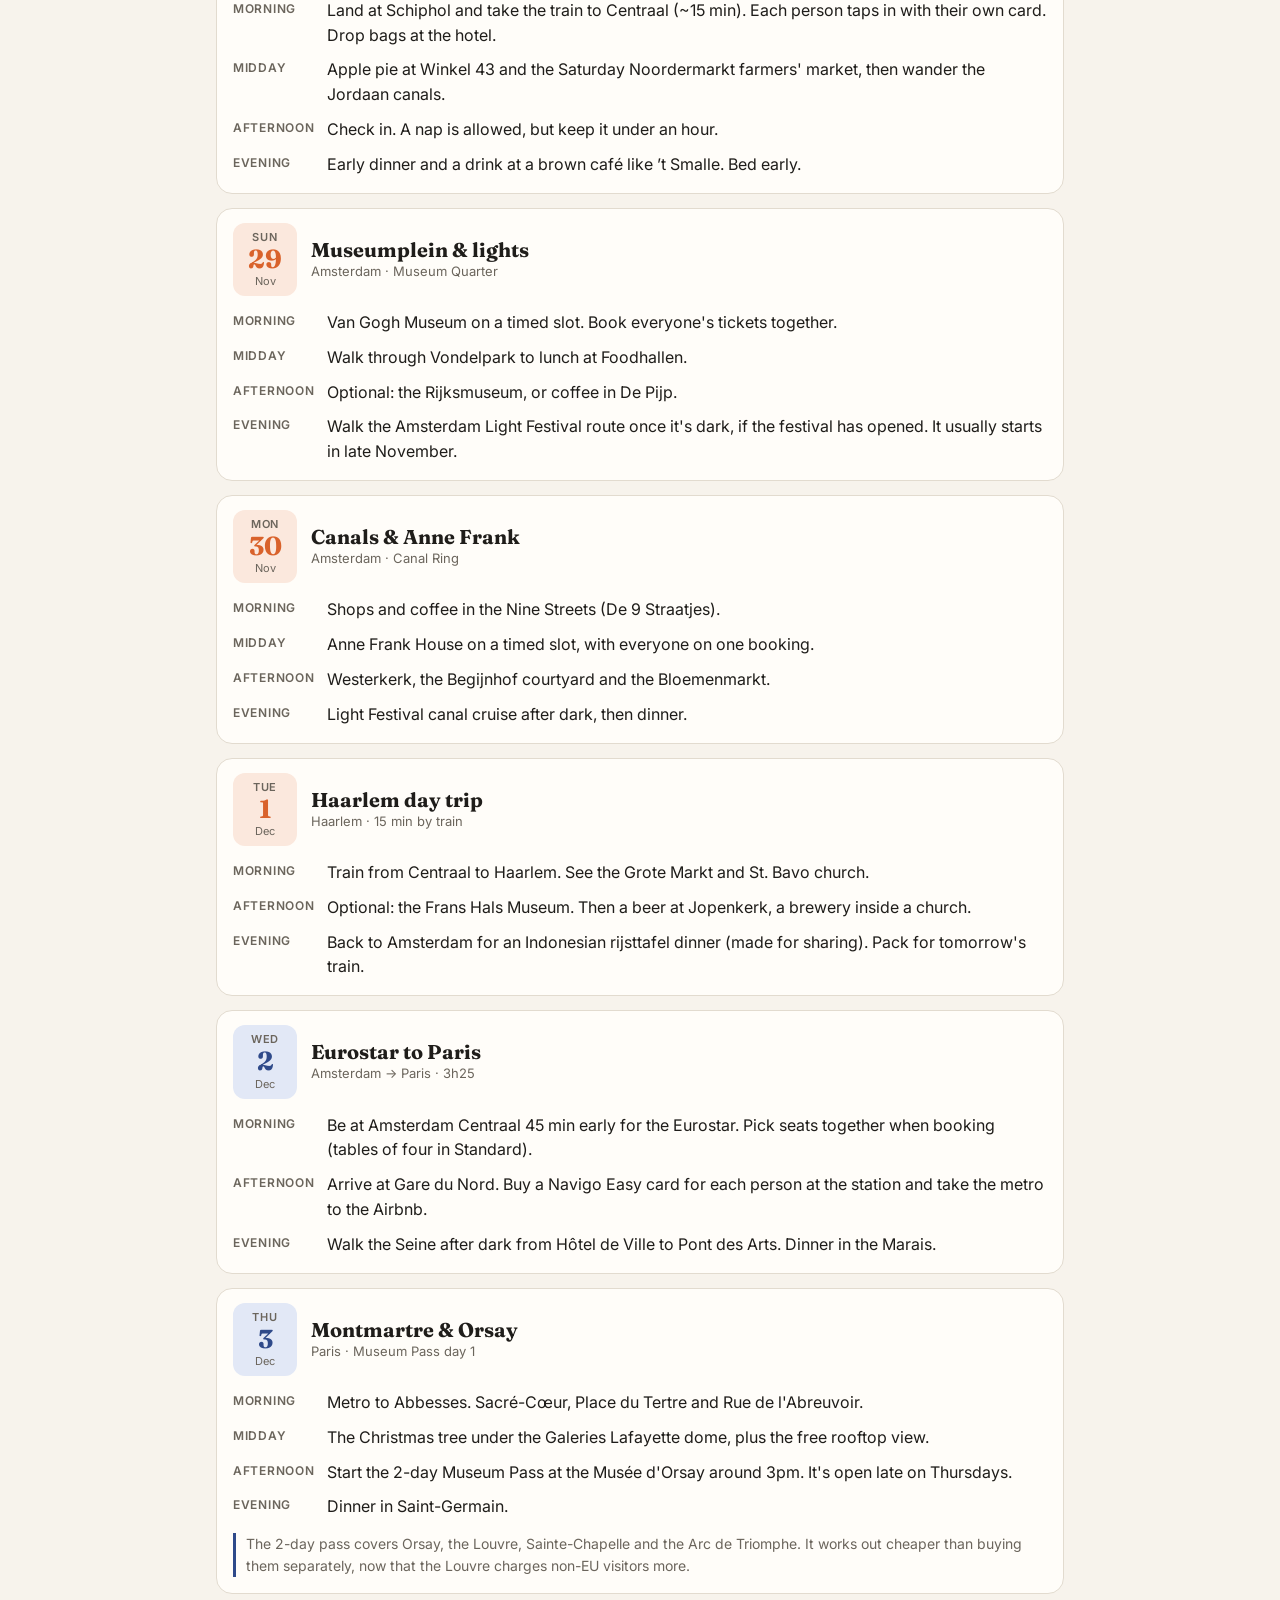
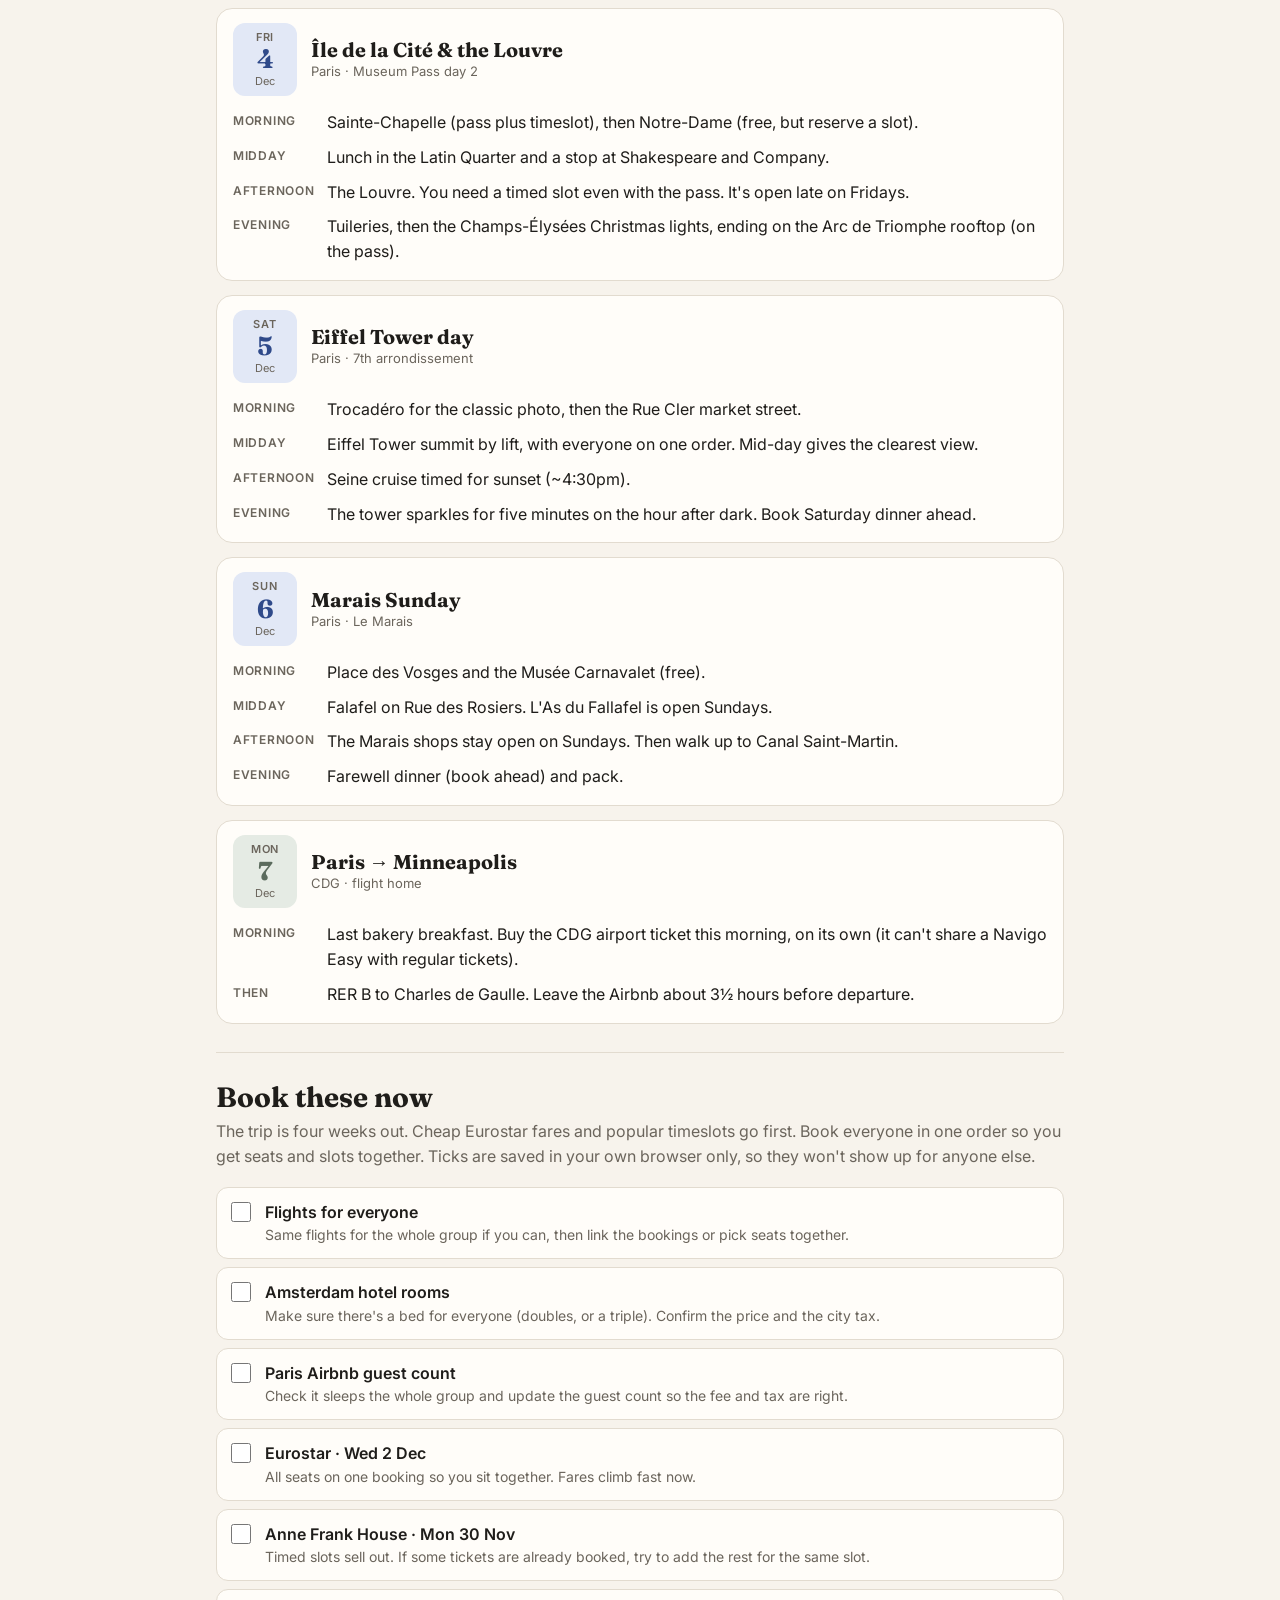
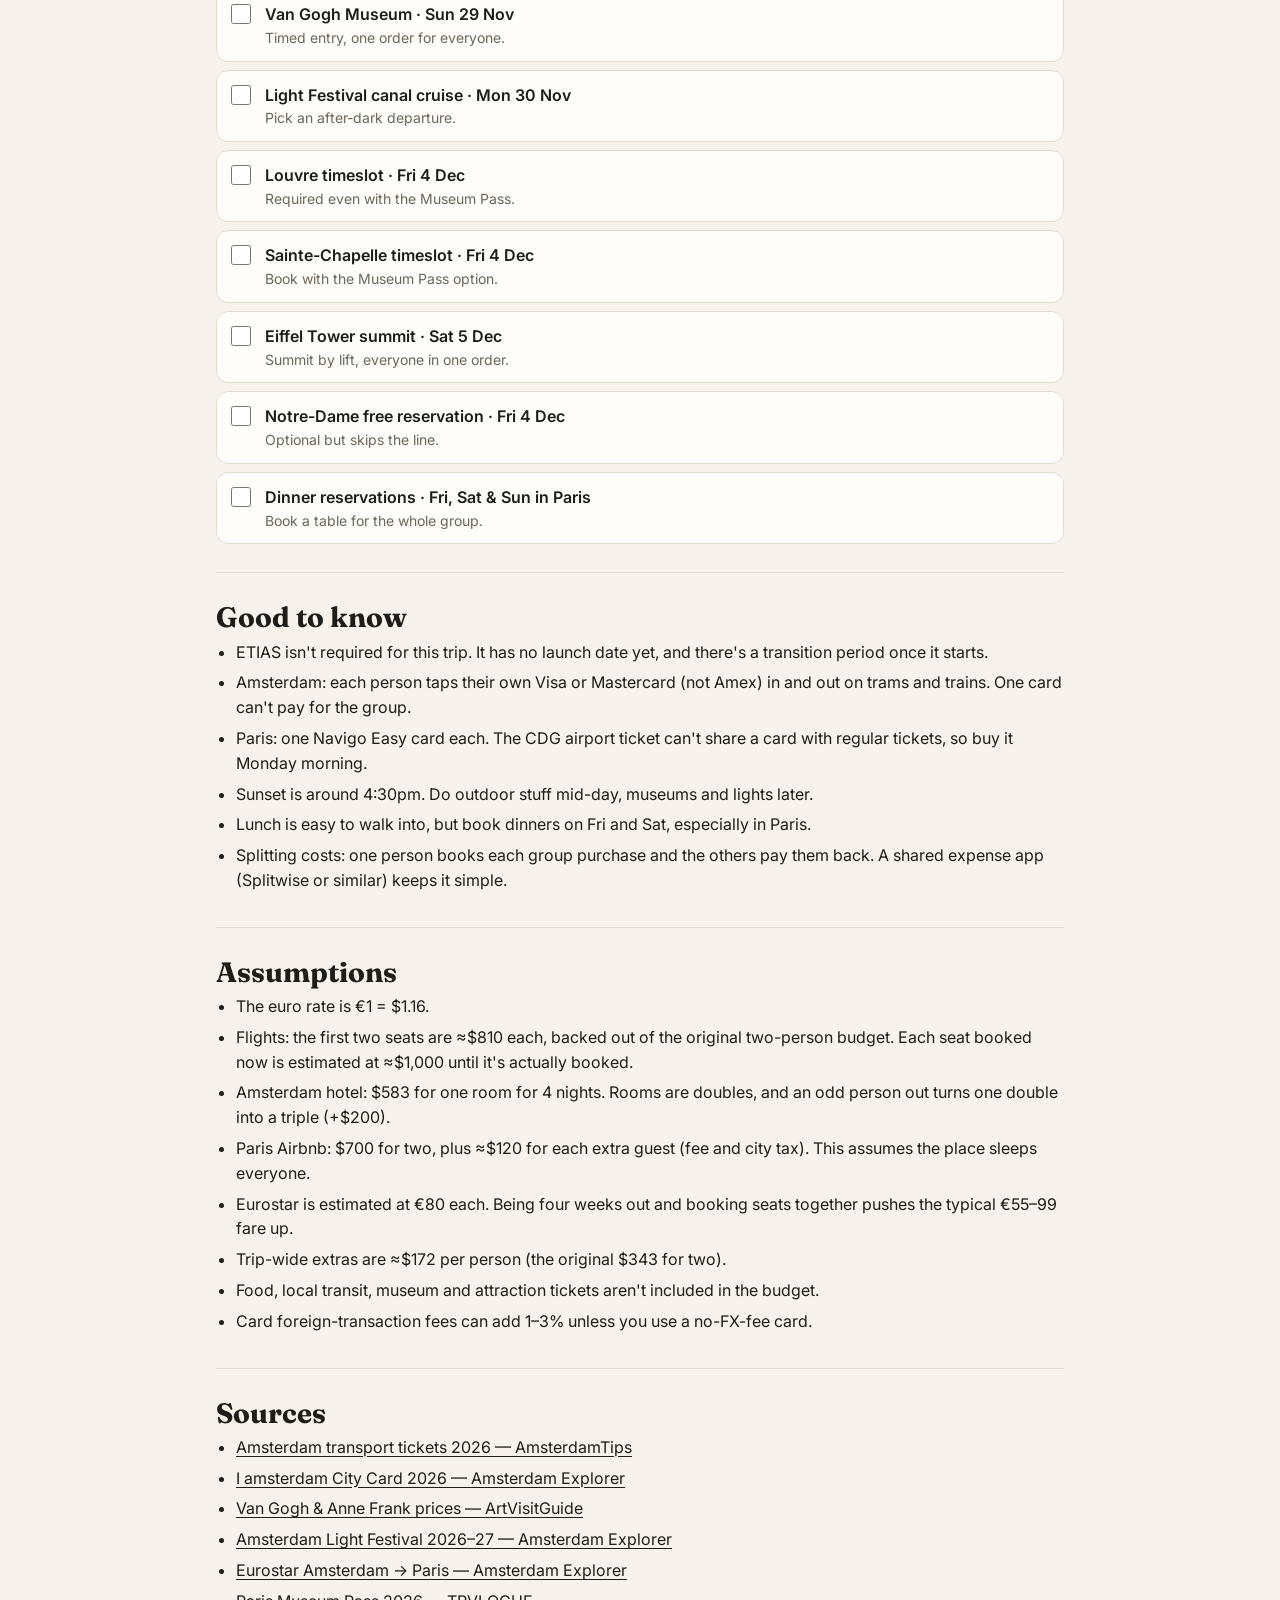
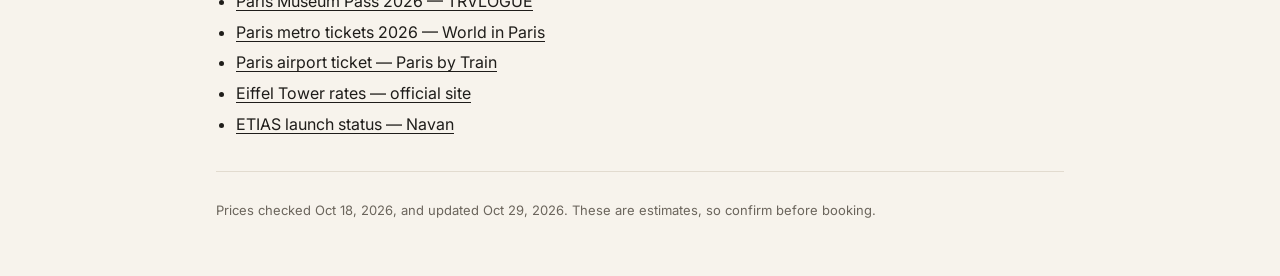
==== commit 971f59d3: "Drop per-day cost estimates and add an adjustable traveler count to the budget Co-Authored-By: Claud" ====
--- a/site/index.html
+++ b/site/index.html
@@ -4,7 +4,7 @@
 <meta charset="utf-8">
 <meta name="viewport" content="width=device-width, initial-scale=1">
 <title>Amsterdam &amp; Paris</title>
-<meta name="description" content="Nov 27 – Dec 7, 2026 · three travelers · day-by-day itinerary and shared budget">
+<meta name="description" content="Nov 27 – Dec 7, 2026 · day-by-day itinerary and shared budget">
 <link rel="icon" href="data:image/svg+xml,<svg xmlns='http://www.w3.org/2000/svg' viewBox='0 0 100 100'><text y='.9em' font-size='90'>✈</text></svg>">
 <link rel="preconnect" href="https://fonts.googleapis.com">
 <link rel="preconnect" href="https://fonts.gstatic.com" crossorigin>
@@ -82,9 +82,15 @@
   .stop.par b { color: var(--par); }
   .leg { display: flex; align-items: center; padding: 0 8px; font-size: 12px; color: var(--muted); font-style: italic; text-align: center; max-width: 92px; line-height: 1.25; }
 
-  /* Banner */
-  .banner { margin: 8px 0 28px; padding: 14px 16px; border-radius: 12px; background: var(--warn-bg); border: 1px solid var(--warn-line); font-size: 15px; }
-  .banner strong { font-weight: 600; }
+  /* Traveler picker */
+  .picker { margin: 8px 0 28px; padding: 14px 16px; border-radius: 14px; background: var(--surface); border: 1px solid var(--line); display: flex; align-items: center; justify-content: space-between; gap: 16px; flex-wrap: wrap; }
+  .picker .q { font-weight: 600; }
+  .picker .q small { display: block; font-weight: 400; font-size: 13px; color: var(--muted); }
+  .stepper { display: inline-flex; align-items: center; border: 1px solid var(--line); border-radius: 999px; background: var(--surface-2); }
+  .stepper button { font: inherit; font-size: 22px; line-height: 1; width: 44px; height: 44px; border: 0; background: none; color: var(--text); cursor: pointer; border-radius: 999px; }
+  .stepper button:disabled { opacity: .3; cursor: default; }
+  .stepper button:not(:disabled):hover { background: var(--line); }
+  .stepper output { min-width: 56px; text-align: center; font-family: Fraunces, Georgia, serif; font-size: 26px; font-weight: 700; }
 
   /* Sections */
   section { padding: 28px 0; border-top: 1px solid var(--line); }
@@ -92,7 +98,7 @@
   section > .lede { color: var(--muted); margin: 0 0 18px; }
 
   /* Budget */
-  .totals { display: grid; grid-template-columns: repeat(auto-fit, minmax(180px, 1fr)); gap: 12px; margin: 16px 0 20px; }
+  .totals { display: grid; grid-template-columns: repeat(auto-fit, minmax(200px, 1fr)); gap: 12px; margin: 16px 0 20px; }
   .tile { background: var(--surface); border: 1px solid var(--line); border-radius: 14px; padding: 16px; }
   .tile .label { font-size: 13px; color: var(--muted); }
   .tile .value { font-family: Fraunces, Georgia, serif; font-size: 36px; font-weight: 700; margin-top: 2px; }
@@ -107,8 +113,6 @@
   td .note { display: block; font-size: 13px; color: var(--muted); margin-top: 2px; }
   tr.total td { font-weight: 600; border-bottom: 0; }
   .table-card { background: var(--surface); border: 1px solid var(--line); border-radius: 14px; padding: 4px 8px; overflow-x: auto; }
-  .tag { display: inline-block; font-size: 11px; font-weight: 600; padding: 1px 7px; border-radius: 999px; background: var(--surface-2); color: var(--muted); margin-left: 6px; vertical-align: 2px; white-space: nowrap; }
-  .tag.est { background: var(--warn-bg); color: inherit; border: 1px solid var(--warn-line); }
 
   /* Days */
   .filters { display: flex; gap: 8px; flex-wrap: wrap; margin-bottom: 16px; }
@@ -116,7 +120,7 @@
   .filters button[aria-pressed="true"] { background: var(--accent); color: var(--bg); border-color: var(--accent); }
   .days { display: grid; gap: 14px; }
   .day { background: var(--surface); border: 1px solid var(--line); border-radius: 16px; overflow: hidden; }
-  .day-head { display: grid; grid-template-columns: 64px 1fr auto; gap: 14px; align-items: center; padding: 14px 16px; }
+  .day-head { display: grid; grid-template-columns: 64px 1fr; gap: 14px; align-items: center; padding: 14px 16px; }
   .date { text-align: center; border-radius: 12px; padding: 6px 0; background: var(--surface-2); }
   .date .dow { font-size: 11px; text-transform: uppercase; letter-spacing: .08em; font-weight: 600; color: var(--muted); }
   .date .dom { font-family: Fraunces, Georgia, serif; font-size: 26px; font-weight: 700; line-height: 1.05; }
@@ -126,23 +130,12 @@
   .day.home .date { background: var(--home-soft); } .day.home .date .dom { color: var(--home); }
   .day-title h3 { font-size: 20px; }
   .day-title .city { font-size: 13px; color: var(--muted); }
-  .day-cost { text-align: right; font-size: 13px; color: var(--muted); }
-  .day-cost b { display: block; font-size: 16px; color: var(--text); font-weight: 600; }
-  .day-body { padding: 0 16px 16px; display: grid; grid-template-columns: 1fr; gap: 14px; }
+  .day-body { padding: 0 16px 16px; display: grid; gap: 14px; }
   .plan { list-style: none; margin: 0; padding: 0; display: grid; gap: 10px; }
   .plan li { display: grid; grid-template-columns: 84px 1fr; gap: 10px; }
   .plan .when { font-size: 12px; text-transform: uppercase; letter-spacing: .06em; font-weight: 600; color: var(--muted); padding-top: 2px; }
-  .costs { background: var(--surface-2); border-radius: 12px; padding: 10px 12px; font-size: 14px; }
-  .costs .row { display: flex; justify-content: space-between; gap: 12px; padding: 3px 0; }
-  .costs .row span:last-child { white-space: nowrap; font-variant-numeric: tabular-nums; }
-  .costs .row.sum { border-top: 1px solid var(--line); margin-top: 4px; padding-top: 6px; font-weight: 600; }
-  .costs .hd { font-size: 12px; text-transform: uppercase; letter-spacing: .06em; font-weight: 600; color: var(--muted); margin-bottom: 4px; }
   .tip { font-size: 14px; border-left: 3px solid var(--line); padding-left: 10px; color: var(--muted); }
   .day.ams .tip { border-color: var(--ams); } .day.par .tip { border-color: var(--par); }
-  @media (min-width: 720px) {
-    .day-body { grid-template-columns: 1.6fr 1fr; align-items: start; }
-    .day-body .tip { grid-column: 1 / -1; }
-  }
 
   /* Checklist */
   .checklist { list-style: none; padding: 0; margin: 0; display: grid; gap: 8px; }
@@ -151,7 +144,6 @@
   .checklist .t { font-weight: 600; }
   .checklist .d { display: block; font-size: 14px; color: var(--muted); }
   .checklist input:checked + span .t { text-decoration: line-through; color: var(--muted); }
-  .badge3 { display: inline-block; font-size: 11px; font-weight: 700; padding: 1px 7px; border-radius: 999px; background: var(--ams); color: #fff; margin-left: 6px; vertical-align: 2px; }
 
   ul.plain { padding-left: 20px; margin: 0; }
   ul.plain li { margin: 6px 0; }
@@ -163,11 +155,8 @@
     .stop { padding: 8px 10px; }
     .stop b { font-size: 18px; }
     .day-head { grid-template-columns: 56px 1fr; }
-    .day-cost { grid-column: 2; text-align: left; }
-    .day-cost b { display: inline; margin-right: 6px; }
     .plan li { grid-template-columns: 1fr; gap: 0; }
     th, td { padding: 9px 6px; }
-    .hide-sm { display: none; }
   }
 </style>
 </head>
@@ -176,7 +165,7 @@
 
 <div class="wrap">
   <header class="hero">
-    <div class="eyebrow">Nov 27 – Dec 7, 2026 · three travelers</div>
+    <div class="eyebrow">Nov 27 – Dec 7, 2026 · <span class="nTravelers">3 travelers</span></div>
     <h1>Amsterdam &amp; Paris</h1>
     <div class="route" aria-label="Route">
       <div class="stop"><b>MSP</b><span>Fri 27 Nov</span></div>
@@ -189,21 +178,25 @@
     </div>
   </header>
 
-  <div class="banner">
-    <strong>Now three of us.</strong> Every per-person ticket, the food budget, the Eurostar and the lodging have been re-costed for three. Rooms, the Airbnb and the third flight are the numbers to confirm first; see <a href="#book">Book these now</a>.
+  <div class="picker">
+    <div class="q">How many people are going?<small>The budget below updates to match.</small></div>
+    <div class="stepper">
+      <button type="button" id="minus" aria-label="One fewer traveler">−</button>
+      <output id="nOut" aria-live="polite">3</output>
+      <button type="button" id="plus" aria-label="One more traveler">+</button>
+    </div>
   </div>
 
   <section id="budget">
     <h2>Budget</h2>
-    <p class="lede">Estimated total for three. <span id="fxNote"></span></p>
+    <p class="lede">The big shared purchases for the whole group. Food, transit and attraction tickets are left out. €1 = $<span id="fx"></span>.</p>
     <div class="totals">
-      <div class="tile primary"><div class="label">Total, for three</div><div class="value num" id="tTotal"></div><div class="sub" id="tTotalSub"></div></div>
+      <div class="tile primary"><div class="label">Total, for <span class="nTravelers">3 travelers</span></div><div class="value num" id="tTotal"></div><div class="sub">flights, lodging, Eurostar and extras</div></div>
       <div class="tile"><div class="label">Per person</div><div class="value num" id="tEach"></div><div class="sub">if everything is split evenly</div></div>
-      <div class="tile"><div class="label">Day-to-day, per person</div><div class="value num" id="tDaily"></div><div class="sub">tickets, transit and food</div></div>
     </div>
     <div class="table-card">
       <table>
-        <thead><tr><th>Item</th><th class="r">For 3</th><th class="r">Each</th></tr></thead>
+        <thead><tr><th>Item</th><th class="r">Group</th><th class="r">Each</th></tr></thead>
         <tbody id="budgetRows"></tbody>
       </table>
     </div>
@@ -211,7 +204,7 @@
 
   <section id="days">
     <h2>Day by day</h2>
-    <p class="lede">Costs on each day are for all three of us. Sunset is around 4:30pm, so outdoor things go mid-day and museums and lights go later.</p>
+    <p class="lede">Sunset is around 4:30pm, so outdoor things go mid-day and museums and lights go later.</p>
     <div class="filters" role="group" aria-label="Filter days">
       <button type="button" data-f="all" aria-pressed="true">All days</button>
       <button type="button" data-f="ams" aria-pressed="false">Amsterdam</button>
@@ -222,7 +215,7 @@
 
   <section id="book">
     <h2>Book these now</h2>
-    <p class="lede">The trip is four weeks out. Cheap Eurostar fares and popular timeslots go first. Book all three people in one order so you get seats and slots together. Ticks are saved in your own browser only, so they won't show up for the others.</p>
+    <p class="lede">The trip is four weeks out. Cheap Eurostar fares and popular timeslots go first. Book everyone in one order so you get seats and slots together. Ticks are saved in your own browser only, so they won't show up for anyone else.</p>
     <ul class="checklist" id="checklist"></ul>
   </section>
 
@@ -230,10 +223,10 @@
     <h2>Good to know</h2>
     <ul class="plain">
       <li>ETIAS isn't required for this trip. It has no launch date yet, and there's a transition period once it starts.</li>
-      <li>Amsterdam: each person taps their own Visa or Mastercard (not Amex) in and out on trams and trains. One card can't pay for three people.</li>
-      <li>Paris: one Navigo Easy card each (€2). The CDG airport ticket can't share a card with regular tickets, so buy it Monday morning.</li>
+      <li>Amsterdam: each person taps their own Visa or Mastercard (not Amex) in and out on trams and trains. One card can't pay for the group.</li>
+      <li>Paris: one Navigo Easy card each. The CDG airport ticket can't share a card with regular tickets, so buy it Monday morning.</li>
       <li>Sunset is around 4:30pm. Do outdoor stuff mid-day, museums and lights later.</li>
-      <li>Tables for three are easy at lunch but book dinners on Fri and Sat, especially in Paris.</li>
+      <li>Lunch is easy to walk into, but book dinners on Fri and Sat, especially in Paris.</li>
       <li>Splitting costs: one person books each group purchase and the others pay them back. A shared expense app (Splitwise or similar) keeps it simple.</li>
     </ul>
   </section>
@@ -242,11 +235,12 @@
     <h2>Assumptions</h2>
     <ul class="plain">
       <li>The euro rate is €1 = $1.16.</li>
-      <li>Flights for the original two (≈<span class="num" id="aFlights2"></span>) are backed out of the original $5,187 total. The third traveler's flight is a placeholder of <span class="num" id="aFlight3"></span> until it's booked.</li>
-      <li>Amsterdam hotel: was $583 for two. Budgeted at $783 for a triple room or an added bed. Paris Airbnb: was $700. Budgeted at $820 for an extra-guest fee and the per-person city tax.</li>
-      <li>Trip-wide extras were $343 for two. They're scaled to $515 on the assumption they're per-person costs.</li>
-      <li>Eurostar is estimated at €80 each (was €70). Being four weeks out instead of six, and needing three seats together, pushes the typical €55–99 fare up.</li>
-      <li>Food is about €55 per person per day, or €165/day for three. That's a bakery breakfast ~€7, casual lunch ~€18, sit-down dinner ~€25, and coffee and snacks ~€5. Monday the 7th is breakfast only.</li>
+      <li>Flights: the first two seats are ≈$810 each, backed out of the original two-person budget. Each seat booked now is estimated at ≈$1,000 until it's actually booked.</li>
+      <li>Amsterdam hotel: $583 for one room for 4 nights. Rooms are doubles, and an odd person out turns one double into a triple (+$200).</li>
+      <li>Paris Airbnb: $700 for two, plus ≈$120 for each extra guest (fee and city tax). This assumes the place sleeps everyone.</li>
+      <li>Eurostar is estimated at €80 each. Being four weeks out and booking seats together pushes the typical €55–99 fare up.</li>
+      <li>Trip-wide extras are ≈$172 per person (the original $343 for two).</li>
+      <li>Food, local transit, museum and attraction tickets aren't included in the budget.</li>
       <li>Card foreign-transaction fees can add 1–3% unless you use a no-FX-fee card.</li>
     </ul>
   </section>
@@ -268,38 +262,55 @@
   </section>
 
   <footer>
-    Prices checked Oct 18, 2026, and re-costed for three travelers on Oct 29, 2026. These are estimates, so confirm before booking.
+    Prices checked Oct 18, 2026, and updated Oct 29, 2026. These are estimates, so confirm before booking.
   </footer>
 </div>
 
 <script>
 /* ---------- Trip data: edit numbers here ---------- */
-const FX = 1.16;            // USD per EUR
-const PEOPLE = 3;
-
-// Flights: the original two weren't itemised, so they're backed out of the old $5,187 total.
-const FLIGHTS_FIRST_TWO = 1619;
-const FLIGHT_THIRD = 1000;  // placeholder until booked
-
-// Group-level costs in USD (already for all three).
+const FX = 1.16;              // USD per EUR
+const DEFAULT_PEOPLE = 3;
+const MIN_PEOPLE = 1, MAX_PEOPLE = 10;
+
+const FLIGHT_EARLY = 809.5;   // per seat, first two (backed out of the original $5,187 two-person total)
+const FLIGHT_NOW = 1000;      // per seat, each one booked now (placeholder until booked)
+const HOTEL_ROOM = 583;       // Amsterdam, one double room, 4 nights
+const HOTEL_TRIPLE_EXTRA = 200;
+const AIRBNB_BASE = 700;      // Paris, 5 nights, two guests
+const AIRBNB_EXTRA_GUEST = 120;
+const EUROSTAR_EUR = 80;      // per person
+const EXTRAS_EACH = 171.5;    // trip-wide extras per person
+
+const plural = (n, w) => n + " " + w + (n === 1 ? "" : "s");
+
+// Each item returns the USD cost for the whole group of n people.
 const BIG = [
-  { label: "Flights · MSP → AMS, CDG → MSP", usd: FLIGHTS_FIRST_TWO + FLIGHT_THIRD,
-    note: "Original two ≈ $" + FLIGHTS_FIRST_TWO.toLocaleString() + " + third seat ≈ $" + FLIGHT_THIRD.toLocaleString(), est: true },
-  { label: "Amsterdam hotel · 4 nights", usd: 783, note: "Was $583 for two. Triple room or extra bed", est: true },
-  { label: "Paris Airbnb · 5 nights", usd: 820, note: "Was $700. Extra-guest fee + city tax for a third guest", est: true },
-  { label: "Trip-wide extras", usd: 515, note: "Was $343 for two. Not tied to a single day", est: true },
+  { label: "Flights · MSP → AMS, CDG → MSP",
+    cost: n => FLIGHT_EARLY * Math.min(n, 2) + FLIGHT_NOW * Math.max(n - 2, 0),
+    note: n => n <= 2 ? "≈$810 a seat" : "≈$810 a seat for the first two, ≈$1,000 for each seat booked now" },
+  { label: "Amsterdam hotel · 4 nights",
+    cost: n => n <= 2 ? HOTEL_ROOM : Math.floor(n / 2) * HOTEL_ROOM + (n % 2) * HOTEL_TRIPLE_EXTRA,
+    note: n => n === 1 ? "One room"
+      : n === 2 ? "One double room"
+      : n === 3 ? "One triple room"
+      : plural(Math.floor(n / 2), "room") + (n % 2 ? ", one of them a triple" : "") },
+  { label: "Paris Airbnb · 5 nights",
+    cost: n => AIRBNB_BASE + Math.max(n - 2, 0) * AIRBNB_EXTRA_GUEST,
+    note: n => n <= 2 ? "Booked for two" : "$700 base + ≈$120 per extra guest. Needs to sleep " + n },
+  { label: "Eurostar · Amsterdam → Paris",
+    cost: n => n * EUROSTAR_EUR * FX,
+    note: n => "€" + EUROSTAR_EUR + " each · Wed 2 Dec" },
+  { label: "Trip-wide extras",
+    cost: n => n * EXTRAS_EACH,
+    note: n => "≈$172 each · not tied to a single day" },
 ];
 
-// Day costs: eur is PER PERSON unless group:true.
-const FOOD = 55;
 const DAYS = [
   { date: "2026-11-27", city: "home", title: "Minneapolis → Amsterdam", where: "MSP · overnight flight",
     plan: [
-      ["Afternoon", "Check in at MSP. If the third ticket is on a separate booking, link the reservations or ask the airline so you can sit together."],
+      ["Afternoon", "Check in at MSP. If anyone is on a separate booking, link the reservations or ask the airline so you can sit together."],
       ["Overnight", "Sleep as much as you can. We land Saturday morning."],
-    ],
-    costs: [],
-    tip: "Flight costs sit in the trip-wide budget above, not on this day." },
+    ] },
 
   { date: "2026-11-28", city: "ams", title: "Arrive & ease in", where: "Amsterdam · Jordaan",
     plan: [
@@ -307,42 +318,37 @@
       ["Midday", "Apple pie at Winkel 43 and the Saturday Noordermarkt farmers' market, then wander the Jordaan canals."],
       ["Afternoon", "Check in. A nap is allowed, but keep it under an hour."],
       ["Evening", "Early dinner and a drink at a brown café like ’t Smalle. Bed early."],
-    ],
-    costs: [{ label: "Schiphol → Centraal train", eur: 6.5 }, { label: "Food", eur: FOOD }] },
+    ] },
 
   { date: "2026-11-29", city: "ams", title: "Museumplein & lights", where: "Amsterdam · Museum Quarter",
     plan: [
-      ["Morning", "Van Gogh Museum on a timed slot. Book all three tickets together."],
+      ["Morning", "Van Gogh Museum on a timed slot. Book everyone's tickets together."],
       ["Midday", "Walk through Vondelpark to lunch at Foodhallen."],
-      ["Afternoon", "Optional: the Rijksmuseum (~€25, not budgeted), or coffee in De Pijp."],
+      ["Afternoon", "Optional: the Rijksmuseum, or coffee in De Pijp."],
       ["Evening", "Walk the Amsterdam Light Festival route once it's dark, if the festival has opened. It usually starts in late November."],
-    ],
-    costs: [{ label: "Van Gogh Museum", eur: 25 }, { label: "Trams", eur: 5 }, { label: "Food", eur: FOOD }] },
+    ] },
 
   { date: "2026-11-30", city: "ams", title: "Canals & Anne Frank", where: "Amsterdam · Canal Ring",
     plan: [
       ["Morning", "Shops and coffee in the Nine Streets (De 9 Straatjes)."],
-      ["Midday", "Anne Frank House on a timed slot, with all three on one booking."],
+      ["Midday", "Anne Frank House on a timed slot, with everyone on one booking."],
       ["Afternoon", "Westerkerk, the Begijnhof courtyard and the Bloemenmarkt."],
       ["Evening", "Light Festival canal cruise after dark, then dinner."],
-    ],
-    costs: [{ label: "Anne Frank House", eur: 16 }, { label: "Light Festival cruise", eur: 25 }, { label: "Trams", eur: 5 }, { label: "Food", eur: FOOD }] },
+    ] },
 
   { date: "2026-12-01", city: "ams", title: "Haarlem day trip", where: "Haarlem · 15 min by train",
     plan: [
       ["Morning", "Train from Centraal to Haarlem. See the Grote Markt and St. Bavo church."],
       ["Afternoon", "Optional: the Frans Hals Museum. Then a beer at Jopenkerk, a brewery inside a church."],
-      ["Evening", "Back to Amsterdam for an Indonesian rijsttafel dinner (it works well for three). Pack for tomorrow's train."],
-    ],
-    costs: [{ label: "Haarlem train, return", eur: 9.5 }, { label: "Trams", eur: 5 }, { label: "Food", eur: FOOD }] },
+      ["Evening", "Back to Amsterdam for an Indonesian rijsttafel dinner (made for sharing). Pack for tomorrow's train."],
+    ] },
 
   { date: "2026-12-02", city: "par", title: "Eurostar to Paris", where: "Amsterdam → Paris · 3h25",
     plan: [
-      ["Morning", "Be at Amsterdam Centraal 45 min early for the Eurostar. Pick a table of four in Standard so all three sit together."],
-      ["Afternoon", "Arrive at Gare du Nord. Buy three Navigo Easy cards at the station and take the metro to the Airbnb."],
+      ["Morning", "Be at Amsterdam Centraal 45 min early for the Eurostar. Pick seats together when booking (tables of four in Standard)."],
+      ["Afternoon", "Arrive at Gare du Nord. Buy a Navigo Easy card for each person at the station and take the metro to the Airbnb."],
       ["Evening", "Walk the Seine after dark from Hôtel de Ville to Pont des Arts. Dinner in the Marais."],
-    ],
-    costs: [{ label: "Eurostar", eur: 80 }, { label: "Navigo Easy card", eur: 2 }, { label: "Metro", eur: 5 }, { label: "Food", eur: FOOD }] },
+    ] },
 
   { date: "2026-12-03", city: "par", title: "Montmartre & Orsay", where: "Paris · Museum Pass day 1",
     plan: [
@@ -351,8 +357,7 @@
       ["Afternoon", "Start the 2-day Museum Pass at the Musée d'Orsay around 3pm. It's open late on Thursdays."],
       ["Evening", "Dinner in Saint-Germain."],
     ],
-    costs: [{ label: "Paris Museum Pass, 2 days", eur: 70 }, { label: "Metro", eur: 5 }, { label: "Food", eur: FOOD }],
-    tip: "Pass covers Orsay, the Louvre, Sainte-Chapelle and the Arc de Triomphe. That's more than €70 each bought separately, now that the Louvre charges non-EU visitors more." },
+    tip: "The 2-day pass covers Orsay, the Louvre, Sainte-Chapelle and the Arc de Triomphe. It works out cheaper than buying them separately, now that the Louvre charges non-EU visitors more." },
 
   { date: "2026-12-04", city: "par", title: "Île de la Cité & the Louvre", where: "Paris · Museum Pass day 2",
     plan: [
@@ -360,102 +365,94 @@
       ["Midday", "Lunch in the Latin Quarter and a stop at Shakespeare and Company."],
       ["Afternoon", "The Louvre. You need a timed slot even with the pass. It's open late on Fridays."],
       ["Evening", "Tuileries, then the Champs-Élysées Christmas lights, ending on the Arc de Triomphe rooftop (on the pass)."],
-    ],
-    costs: [{ label: "Metro", eur: 5 }, { label: "Food", eur: FOOD }] },
+    ] },
 
   { date: "2026-12-05", city: "par", title: "Eiffel Tower day", where: "Paris · 7th arrondissement",
     plan: [
       ["Morning", "Trocadéro for the classic photo, then the Rue Cler market street."],
-      ["Midday", "Eiffel Tower summit by lift, with three tickets in one order. Mid-day gives the clearest view."],
+      ["Midday", "Eiffel Tower summit by lift, with everyone on one order. Mid-day gives the clearest view."],
       ["Afternoon", "Seine cruise timed for sunset (~4:30pm)."],
-      ["Evening", "The tower sparkles for five minutes on the hour after dark. Book Saturday dinner for three."],
-    ],
-    costs: [{ label: "Eiffel Tower summit", eur: 36 }, { label: "Seine cruise", eur: 18 }, { label: "Metro", eur: 5 }, { label: "Food", eur: FOOD }] },
+      ["Evening", "The tower sparkles for five minutes on the hour after dark. Book Saturday dinner ahead."],
+    ] },
 
   { date: "2026-12-06", city: "par", title: "Marais Sunday", where: "Paris · Le Marais",
     plan: [
       ["Morning", "Place des Vosges and the Musée Carnavalet (free)."],
       ["Midday", "Falafel on Rue des Rosiers. L'As du Fallafel is open Sundays."],
       ["Afternoon", "The Marais shops stay open on Sundays. Then walk up to Canal Saint-Martin."],
-      ["Evening", "Farewell dinner (book a table for three) and pack."],
-    ],
-    costs: [{ label: "Metro", eur: 5 }, { label: "Food", eur: FOOD }] },
+      ["Evening", "Farewell dinner (book ahead) and pack."],
+    ] },
 
   { date: "2026-12-07", city: "home", title: "Paris → Minneapolis", where: "CDG · flight home",
     plan: [
       ["Morning", "Last bakery breakfast. Buy the CDG airport ticket this morning, on its own (it can't share a Navigo Easy with regular tickets)."],
       ["Then", "RER B to Charles de Gaulle. Leave the Airbnb about 3½ hours before departure."],
-    ],
-    costs: [{ label: "CDG airport ticket", eur: 14 }, { label: "Breakfast & coffee", eur: 10 }] },
+    ] },
 ];
 
 const BOOK = [
-  { t: "Third flight", d: "Same flights as the other two if you can. Then link the bookings or pick seats together.", new3: true },
-  { t: "Add a third guest at the Amsterdam hotel", d: "Switch to a triple room or add a bed. Confirm the price and the city tax.", new3: true },
-  { t: "Add a third guest to the Paris Airbnb", d: "Check it actually sleeps three and update the guest count so the fee and tax are right.", new3: true },
-  { t: "Eurostar · Wed 2 Dec", d: "Three seats on one booking, ideally a table of four. Fares climb fast now." },
-  { t: "Anne Frank House · Mon 30 Nov", d: "Timed slots sell out. If two tickets are already booked, try to add a third for the same slot." },
-  { t: "Van Gogh Museum · Sun 29 Nov", d: "Timed entry, three tickets." },
+  { t: "Flights for everyone", d: "Same flights for the whole group if you can, then link the bookings or pick seats together." },
+  { t: "Amsterdam hotel rooms", d: "Make sure there's a bed for everyone (doubles, or a triple). Confirm the price and the city tax." },
+  { t: "Paris Airbnb guest count", d: "Check it sleeps the whole group and update the guest count so the fee and tax are right." },
+  { t: "Eurostar · Wed 2 Dec", d: "All seats on one booking so you sit together. Fares climb fast now." },
+  { t: "Anne Frank House · Mon 30 Nov", d: "Timed slots sell out. If some tickets are already booked, try to add the rest for the same slot." },
+  { t: "Van Gogh Museum · Sun 29 Nov", d: "Timed entry, one order for everyone." },
   { t: "Light Festival canal cruise · Mon 30 Nov", d: "Pick an after-dark departure." },
   { t: "Louvre timeslot · Fri 4 Dec", d: "Required even with the Museum Pass." },
   { t: "Sainte-Chapelle timeslot · Fri 4 Dec", d: "Book with the Museum Pass option." },
-  { t: "Eiffel Tower summit · Sat 5 Dec", d: "Summit by lift, three tickets in one order." },
+  { t: "Eiffel Tower summit · Sat 5 Dec", d: "Summit by lift, everyone in one order." },
   { t: "Notre-Dame free reservation · Fri 4 Dec", d: "Optional but skips the line." },
-  { t: "Dinner reservations · Fri, Sat & Sun in Paris", d: "Tables for three." },
+  { t: "Dinner reservations · Fri, Sat & Sun in Paris", d: "Book a table for the whole group." },
 ];
 
 /* ---------- Rendering ---------- */
 const usd = n => "$" + Math.round(n).toLocaleString("en-US");
-const eur = n => "€" + (Number.isInteger(n) ? n : n.toFixed(2).replace(/\.?0+$/, ""));
-const dayGroupEur = d => d.costs.reduce((s, c) => s + (c.group ? c.eur : c.eur * PEOPLE), 0);
-
-const daysEur = DAYS.reduce((s, d) => s + dayGroupEur(d), 0);
-const daysUsd = daysEur * FX;
-const bigUsd = BIG.reduce((s, b) => s + b.usd, 0);
-const total = bigUsd + daysUsd;
-
-document.getElementById("tTotal").textContent = usd(total);
-document.getElementById("tTotalSub").textContent = "was $5,187 for two";
-document.getElementById("tEach").textContent = usd(total / PEOPLE);
-document.getElementById("tDaily").textContent = usd(daysUsd / PEOPLE);
-document.getElementById("fxNote").textContent = "€1 = $" + FX.toFixed(2) + ".";
-document.getElementById("aFlights2").textContent = usd(FLIGHTS_FIRST_TWO);
-document.getElementById("aFlight3").textContent = usd(FLIGHT_THIRD);
-
-const rows = BIG.map(b => `
-  <tr><td>${b.label}${b.est ? '<span class="tag est">estimate</span>' : ""}<span class="note">${b.note}</span></td>
-  <td class="r num">${usd(b.usd)}</td><td class="r num">${usd(b.usd / PEOPLE)}</td></tr>`);
-rows.push(`
-  <tr><td>Day-to-day: tickets, transit, food<span class="note">${eur(daysEur)} across 10 days · see each day below</span></td>
-  <td class="r num">${usd(daysUsd)}</td><td class="r num">${usd(daysUsd / PEOPLE)}</td></tr>`);
-rows.push(`<tr class="total"><td>Total</td><td class="r num">${usd(total)}</td><td class="r num">${usd(total / PEOPLE)}</td></tr>`);
-document.getElementById("budgetRows").innerHTML = rows.join("");
-
-const cityName = { ams: "Amsterdam", par: "Paris", home: "Travel day" };
+document.getElementById("fx").textContent = FX.toFixed(2);
+
+// Traveler count comes from ?people=N so a shared link keeps the same number.
+const clamp = n => Math.min(MAX_PEOPLE, Math.max(MIN_PEOPLE, n));
+let people = clamp(parseInt(new URLSearchParams(location.search).get("people"), 10) || DEFAULT_PEOPLE);
+
+function renderBudget() {
+  const n = people;
+  document.getElementById("nOut").textContent = n;
+  document.getElementById("minus").disabled = n <= MIN_PEOPLE;
+  document.getElementById("plus").disabled = n >= MAX_PEOPLE;
+  document.querySelectorAll(".nTravelers").forEach(el => el.textContent = plural(n, "traveler"));
+
+  const items = BIG.map(b => ({ label: b.label, note: b.note(n), usd: b.cost(n) }));
+  const total = items.reduce((s, b) => s + b.usd, 0);
+  document.getElementById("tTotal").textContent = usd(total);
+  document.getElementById("tEach").textContent = usd(total / n);
+  document.getElementById("budgetRows").innerHTML = items.map(b => `
+    <tr><td>${b.label}<span class="note">${b.note}</span></td>
+    <td class="r num">${usd(b.usd)}</td><td class="r num">${usd(b.usd / n)}</td></tr>`).join("") +
+    `<tr class="total"><td>Total</td><td class="r num">${usd(total)}</td><td class="r num">${usd(total / n)}</td></tr>`;
+}
+
+function setPeople(n) {
+  people = clamp(n);
+  const url = new URL(location.href);
+  if (people === DEFAULT_PEOPLE) url.searchParams.delete("people"); else url.searchParams.set("people", people);
+  history.replaceState(null, "", url);
+  renderBudget();
+}
+document.getElementById("minus").addEventListener("click", () => setPeople(people - 1));
+document.getElementById("plus").addEventListener("click", () => setPeople(people + 1));
+renderBudget();
+
 document.getElementById("dayList").innerHTML = DAYS.map(d => {
   const dt = new Date(d.date + "T12:00:00");
   const dow = dt.toLocaleDateString("en-US", { weekday: "short" });
   const mon = dt.toLocaleDateString("en-US", { month: "short" });
-  const g = dayGroupEur(d);
-  const costRows = d.costs.map(c => {
-    const groupE = c.group ? c.eur : c.eur * PEOPLE;
-    const each = c.group ? "" : ` <span class="muted">(${eur(c.eur)} ea)</span>`;
-    return `<div class="row"><span>${c.label}${each}</span><span>${eur(groupE)}</span></div>`;
-  }).join("");
-  const costsBox = d.costs.length ? `
-    <div class="costs"><div class="hd">For three</div>${costRows}
-      <div class="row sum"><span>Day total</span><span>${eur(g)} · ${usd(g * FX)}</span></div></div>`
-    : `<div class="costs"><div class="hd">For three</div><div class="row"><span>No day costs</span><span>—</span></div></div>`;
   return `
   <article class="day ${d.city}" data-city="${d.city}">
     <div class="day-head">
       <div class="date"><div class="dow">${dow}</div><div class="dom">${dt.getDate()}</div><div class="mon">${mon}</div></div>
       <div class="day-title"><h3>${d.title}</h3><div class="city">${d.where}</div></div>
-      <div class="day-cost">${g ? `<b class="num">${usd(g * FX)}</b>for three` : ""}</div>
     </div>
     <div class="day-body">
       <ul class="plan">${d.plan.map(([w, t]) => `<li><span class="when">${w}</span><span>${t}</span></li>`).join("")}</ul>
-      ${costsBox}
       ${d.tip ? `<div class="tip">${d.tip}</div>` : ""}
     </div>
   </article>`;
@@ -475,7 +472,7 @@
 try { ticked = JSON.parse(localStorage.getItem(KEY)) || {}; } catch (e) { ticked = {}; }
 document.getElementById("checklist").innerHTML = BOOK.map((b, i) => `
   <li><label><input type="checkbox" data-i="${i}" ${ticked[b.t] ? "checked" : ""}>
-  <span><span class="t">${b.t}</span>${b.new3 ? '<span class="badge3">new · 3rd person</span>' : ""}<span class="d">${b.d}</span></span></label></li>`).join("");
+  <span><span class="t">${b.t}</span><span class="d">${b.d}</span></span></label></li>`).join("");
 document.getElementById("checklist").addEventListener("change", e => {
   const b = BOOK[e.target.dataset.i];
   if (!b) return;
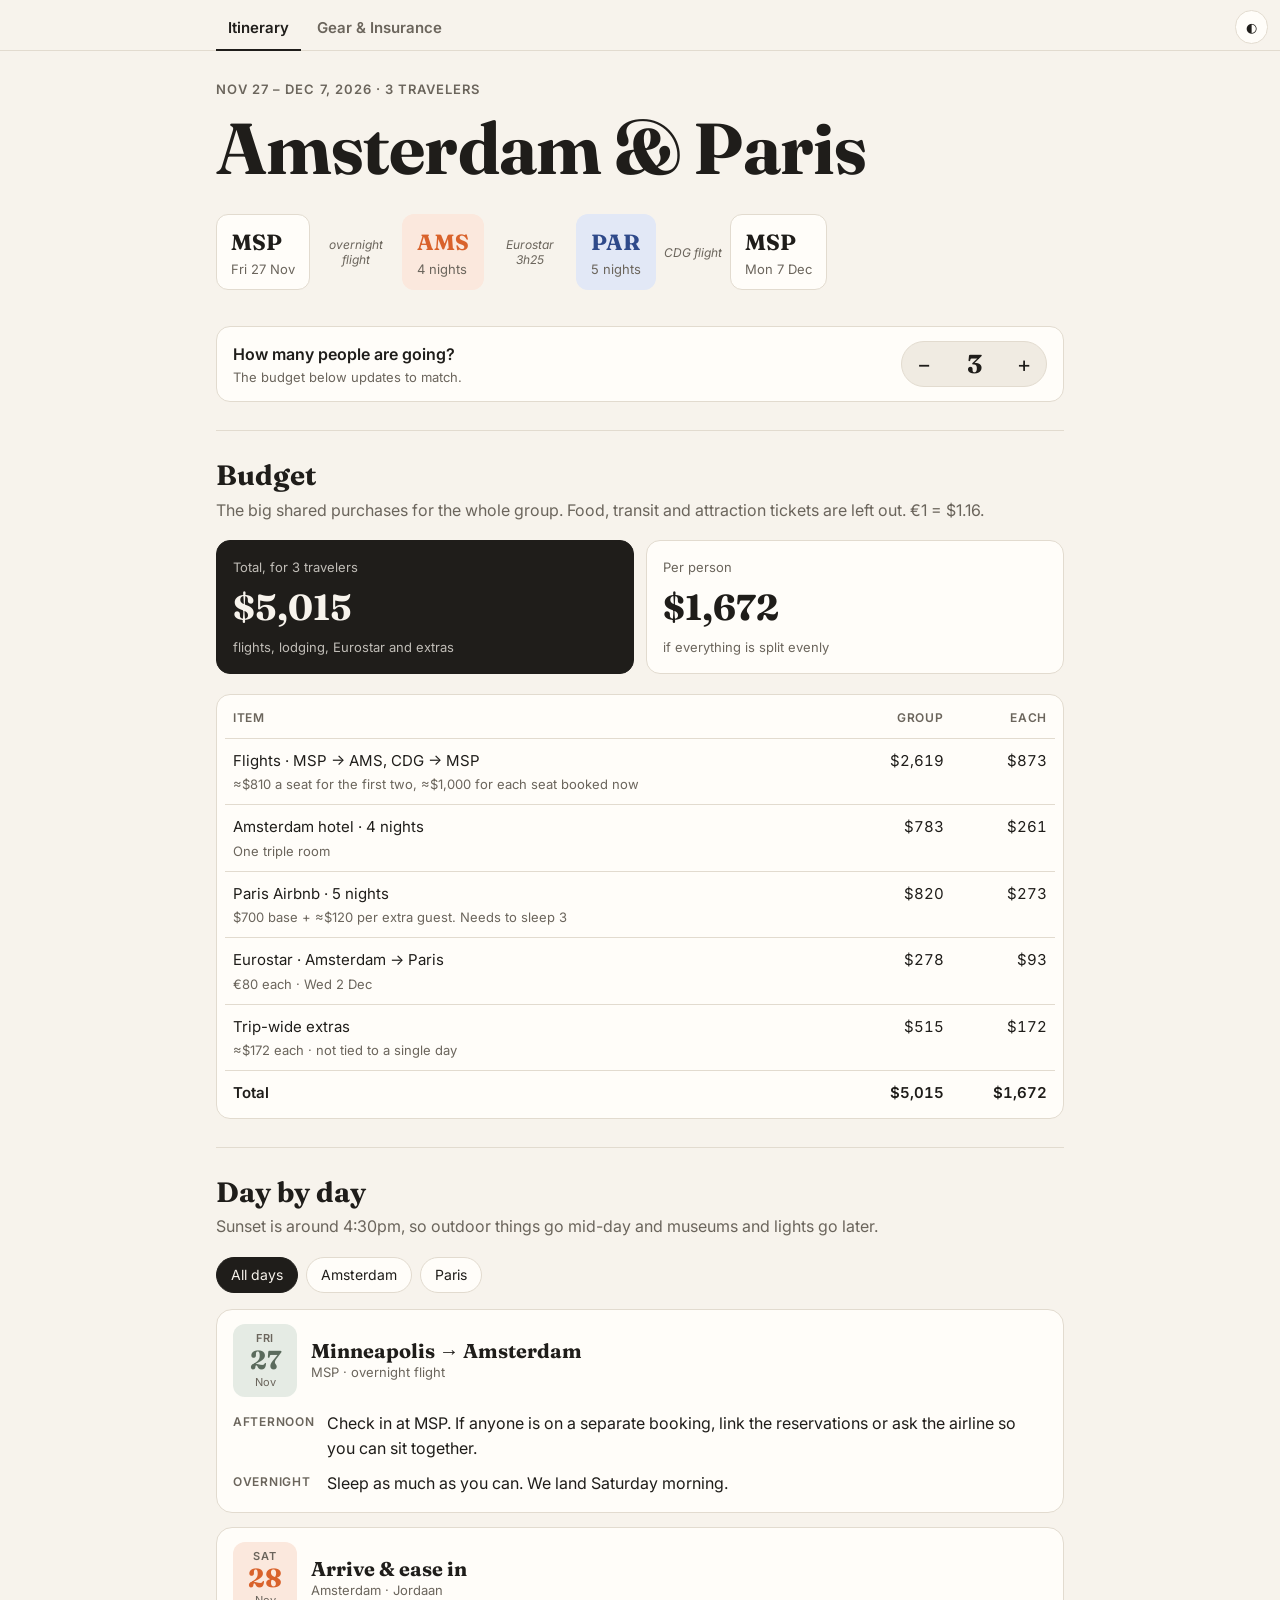
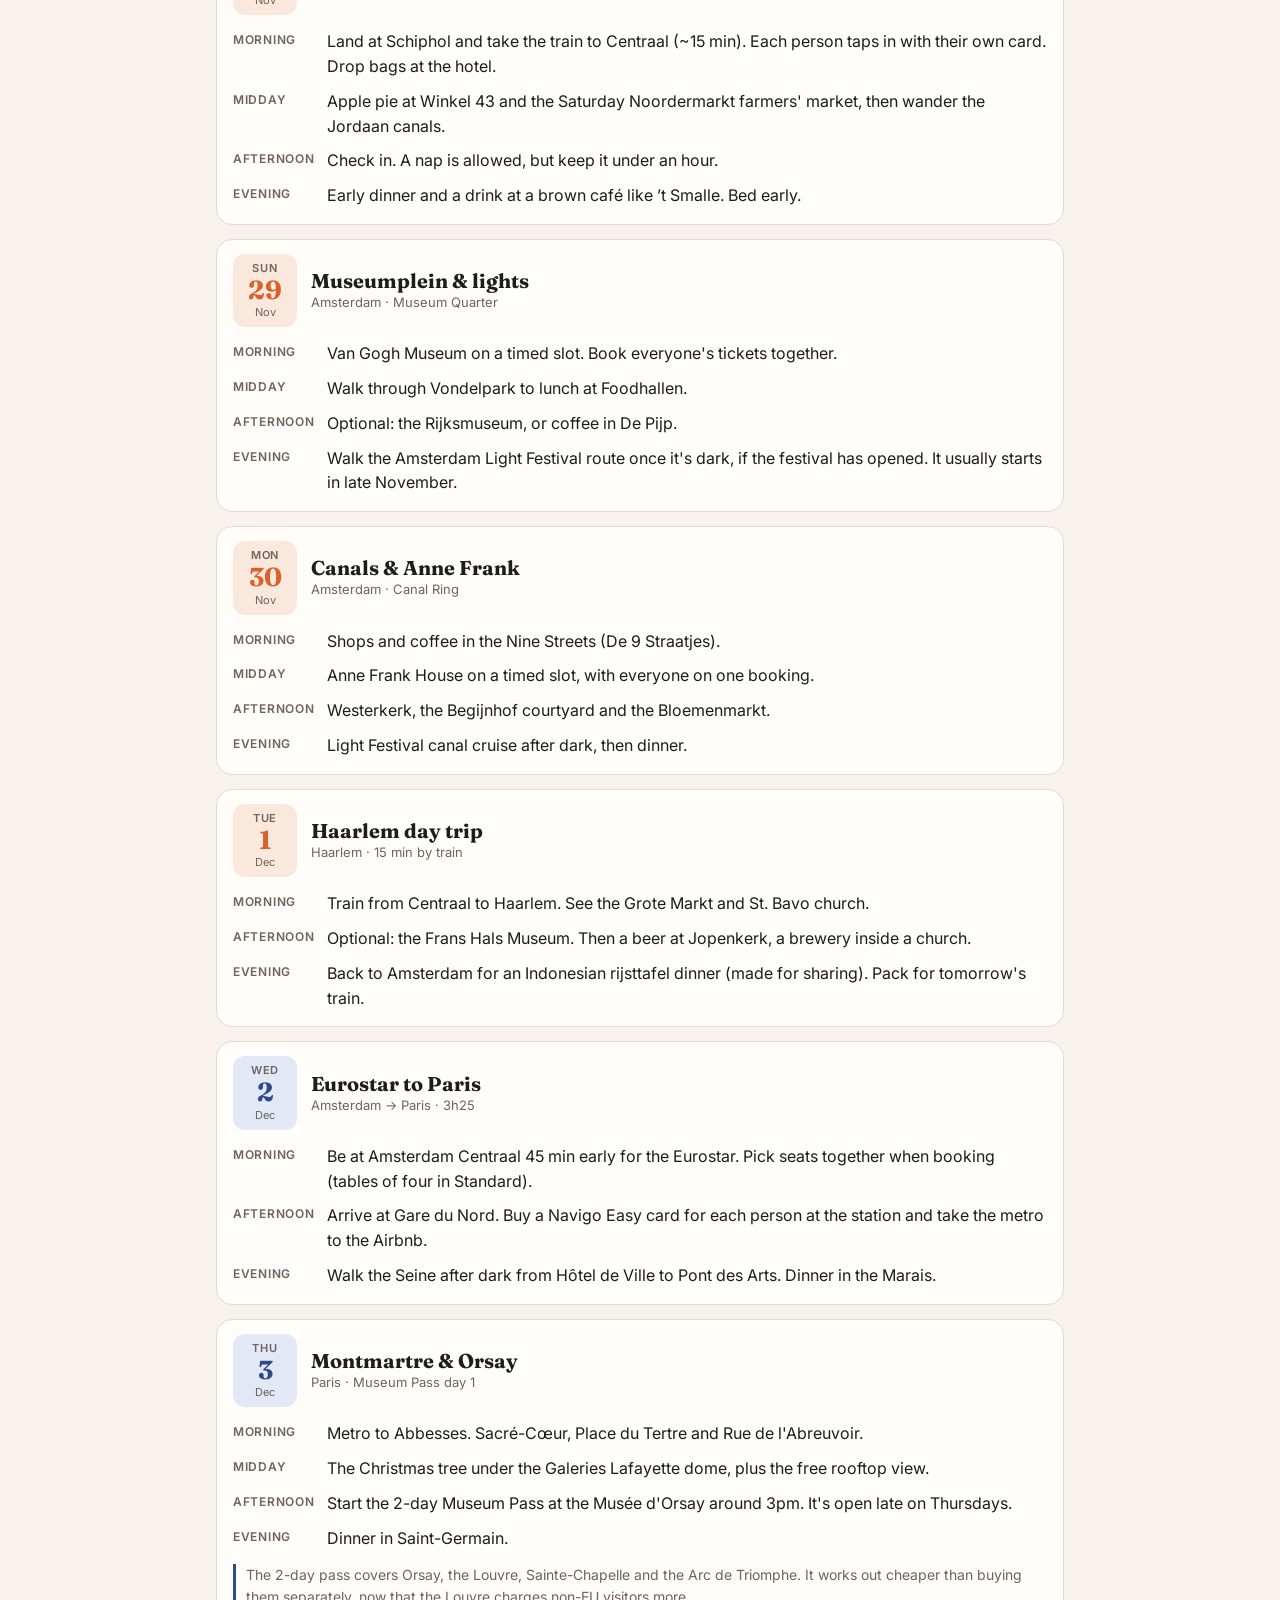
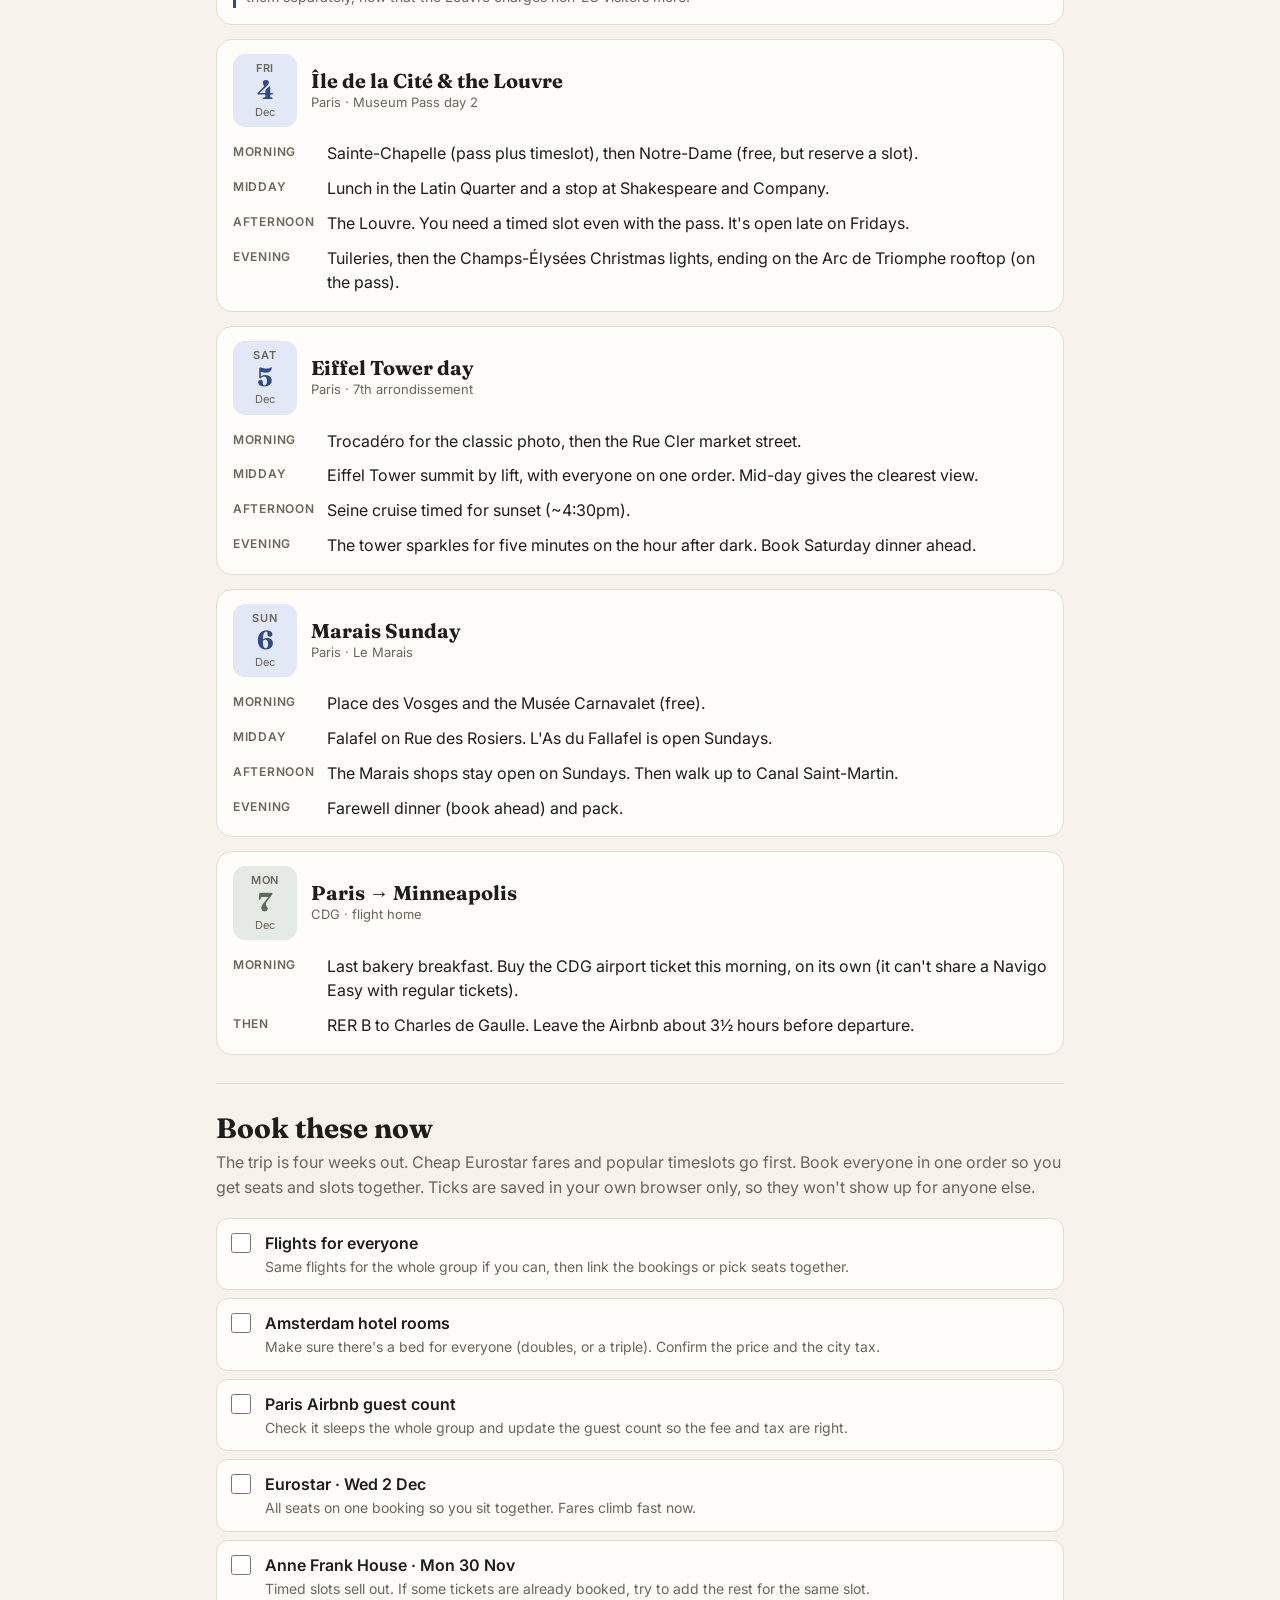
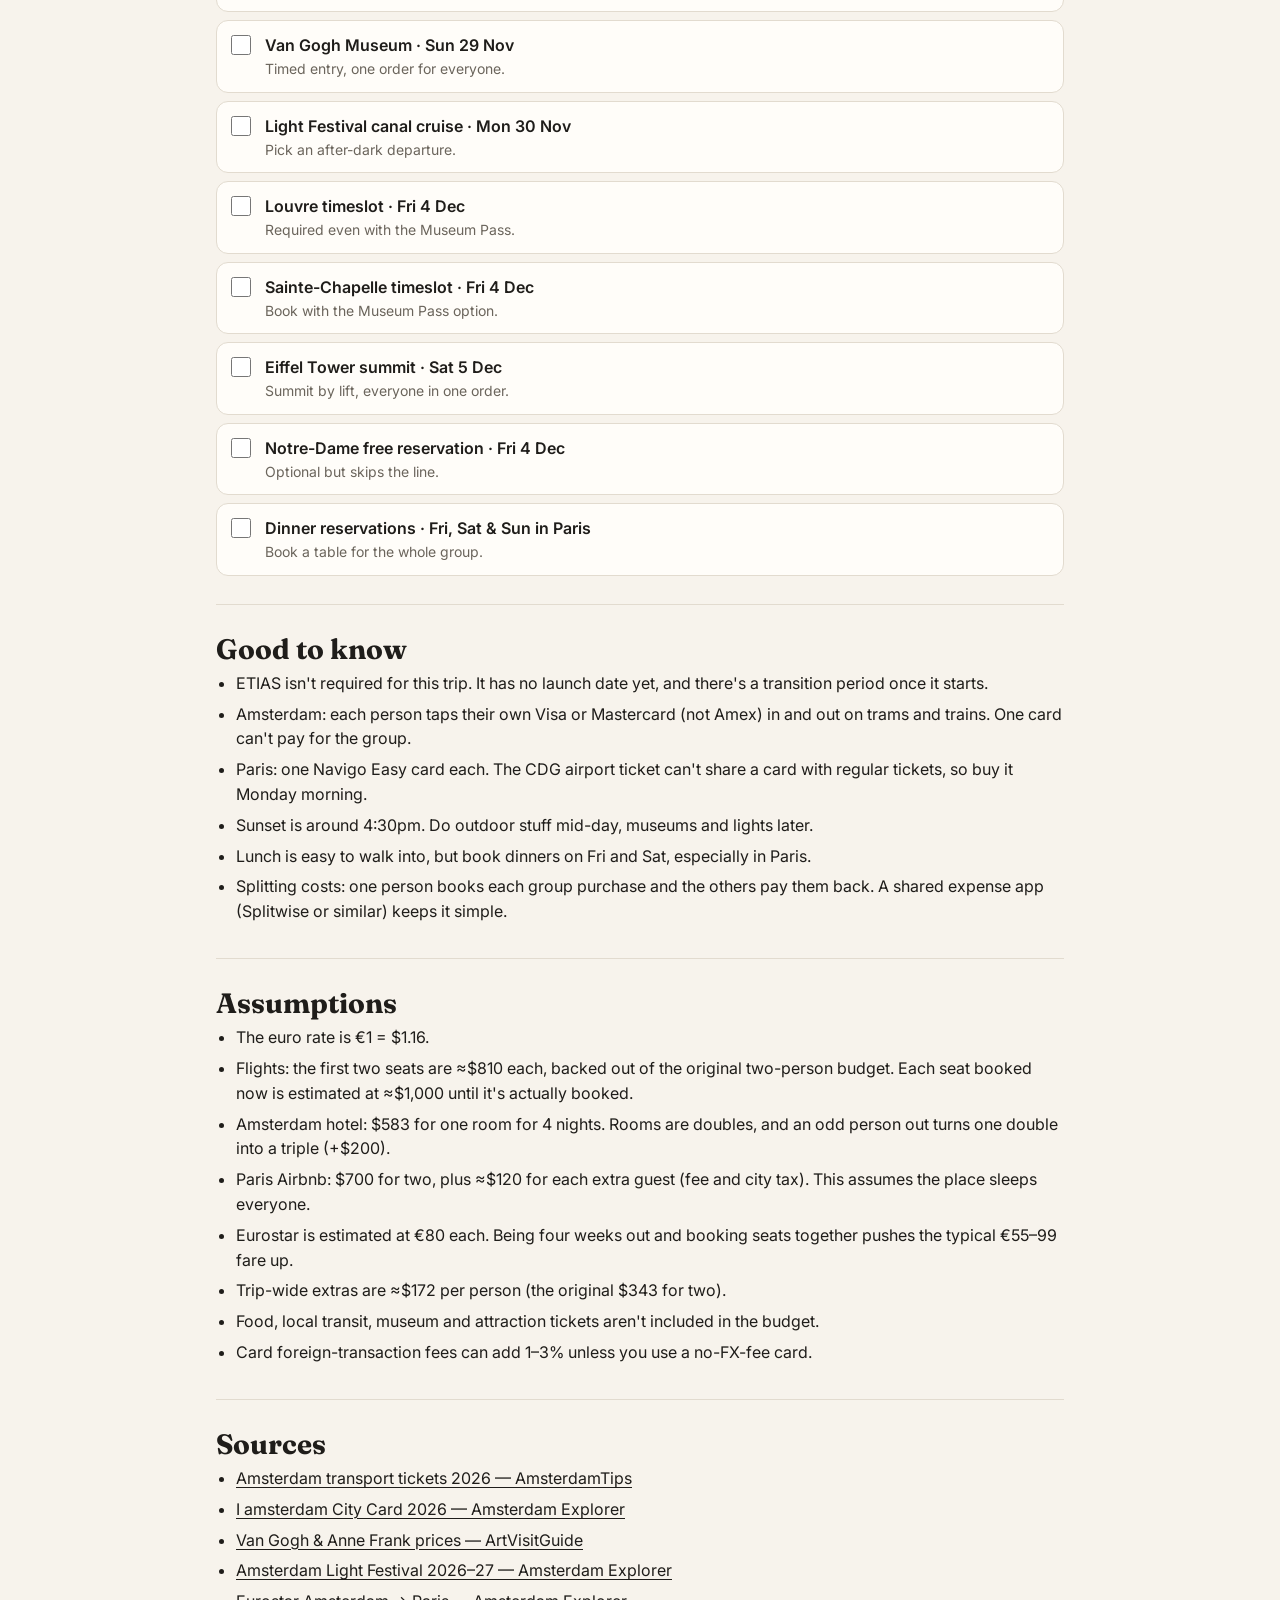
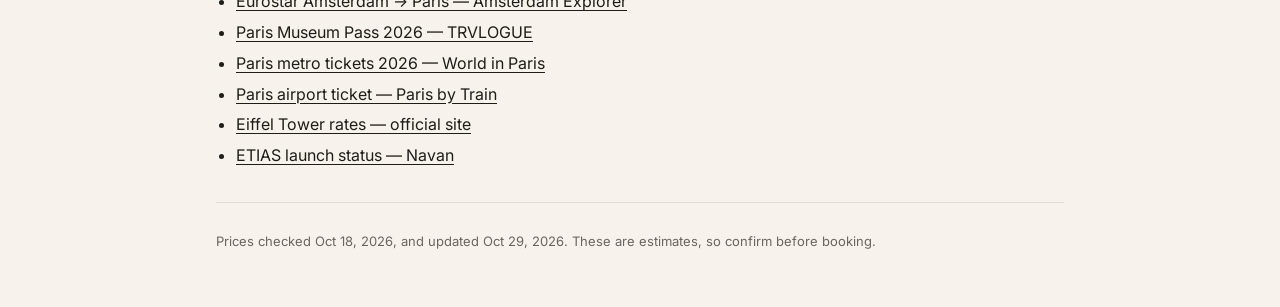
==== commit cec04455: "Add Gear & Insurance page with backpack, insurance and shoe options Co-Authored-By: Claude Opus 5.5 " ====
--- a/site/index.html
+++ b/site/index.html
@@ -9,159 +9,17 @@
 <link rel="preconnect" href="https://fonts.googleapis.com">
 <link rel="preconnect" href="https://fonts.gstatic.com" crossorigin>
 <link href="https://fonts.googleapis.com/css2?family=Fraunces:opsz,wght@9..144,500;9..144,700&family=Inter:wght@400;500;600&display=swap" rel="stylesheet">
-<style>
-  :root {
-    --bg: #f7f3ec;
-    --surface: #fffdf9;
-    --surface-2: #f0ebe2;
-    --text: #1f1d1a;
-    --muted: #6b655c;
-    --line: #e2dbcf;
-    --ams: #d9622b;
-    --ams-soft: #fbe8dd;
-    --par: #2f4a8a;
-    --par-soft: #e2e8f6;
-    --home: #5b6b5d;
-    --home-soft: #e5ebe4;
-    --accent: #1f1d1a;
-    --ok: #2f7a4f;
-    --warn-bg: #fff4d6;
-    --warn-line: #ecd48a;
-  }
-  @media (prefers-color-scheme: dark) {
-    :root:not([data-theme="light"]) {
-      --bg: #161513;
-      --surface: #1f1e1b;
-      --surface-2: #292723;
-      --text: #f1ece3;
-      --muted: #a69f93;
-      --line: #36332e;
-      --ams: #f08a55;
-      --ams-soft: #3a261c;
-      --par: #8ea8ec;
-      --par-soft: #1f2840;
-      --home: #a5b8a7;
-      --home-soft: #232a24;
-      --accent: #f1ece3;
-      --ok: #6fc794;
-      --warn-bg: #2f2918;
-      --warn-line: #5d4f22;
-    }
-  }
-  :root[data-theme="dark"] {
-    --bg: #161513; --surface: #1f1e1b; --surface-2: #292723; --text: #f1ece3; --muted: #a69f93;
-    --line: #36332e; --ams: #f08a55; --ams-soft: #3a261c; --par: #8ea8ec; --par-soft: #1f2840;
-    --home: #a5b8a7; --home-soft: #232a24; --accent: #f1ece3; --ok: #6fc794; --warn-bg: #2f2918; --warn-line: #5d4f22;
-  }
-
-  * { box-sizing: border-box; }
-  html { -webkit-text-size-adjust: 100%; }
-  body {
-    margin: 0;
-    background: var(--bg);
-    color: var(--text);
-    font: 16px/1.55 Inter, system-ui, -apple-system, "Segoe UI", sans-serif;
-  }
-  a { color: inherit; text-underline-offset: 3px; }
-  h1, h2, h3 { font-family: Fraunces, Georgia, serif; font-weight: 700; line-height: 1.15; margin: 0; }
-  .wrap { max-width: 880px; margin: 0 auto; padding: 0 16px; }
-  .num { font-variant-numeric: tabular-nums; }
-  .muted { color: var(--muted); }
-
-  /* Hero */
-  header.hero { padding: 48px 0 28px; }
-  .eyebrow { font-size: 13px; letter-spacing: .08em; text-transform: uppercase; color: var(--muted); font-weight: 600; }
-  .hero h1 { font-size: clamp(40px, 9vw, 72px); margin: 8px 0 24px; letter-spacing: -.01em; }
-  .route { display: flex; align-items: stretch; gap: 0; flex-wrap: wrap; row-gap: 10px; }
-  .stop { display: flex; flex-direction: column; padding: 10px 14px; border-radius: 12px; background: var(--surface); border: 1px solid var(--line); min-width: 0; }
-  .stop b { font-family: Fraunces, Georgia, serif; font-size: 22px; }
-  .stop span { font-size: 13px; color: var(--muted); }
-  .stop.ams { background: var(--ams-soft); border-color: transparent; }
-  .stop.ams b { color: var(--ams); }
-  .stop.par { background: var(--par-soft); border-color: transparent; }
-  .stop.par b { color: var(--par); }
-  .leg { display: flex; align-items: center; padding: 0 8px; font-size: 12px; color: var(--muted); font-style: italic; text-align: center; max-width: 92px; line-height: 1.25; }
-
-  /* Traveler picker */
-  .picker { margin: 8px 0 28px; padding: 14px 16px; border-radius: 14px; background: var(--surface); border: 1px solid var(--line); display: flex; align-items: center; justify-content: space-between; gap: 16px; flex-wrap: wrap; }
-  .picker .q { font-weight: 600; }
-  .picker .q small { display: block; font-weight: 400; font-size: 13px; color: var(--muted); }
-  .stepper { display: inline-flex; align-items: center; border: 1px solid var(--line); border-radius: 999px; background: var(--surface-2); }
-  .stepper button { font: inherit; font-size: 22px; line-height: 1; width: 44px; height: 44px; border: 0; background: none; color: var(--text); cursor: pointer; border-radius: 999px; }
-  .stepper button:disabled { opacity: .3; cursor: default; }
-  .stepper button:not(:disabled):hover { background: var(--line); }
-  .stepper output { min-width: 56px; text-align: center; font-family: Fraunces, Georgia, serif; font-size: 26px; font-weight: 700; }
-
-  /* Sections */
-  section { padding: 28px 0; border-top: 1px solid var(--line); }
-  section > h2 { font-size: 28px; margin-bottom: 6px; }
-  section > .lede { color: var(--muted); margin: 0 0 18px; }
-
-  /* Budget */
-  .totals { display: grid; grid-template-columns: repeat(auto-fit, minmax(200px, 1fr)); gap: 12px; margin: 16px 0 20px; }
-  .tile { background: var(--surface); border: 1px solid var(--line); border-radius: 14px; padding: 16px; }
-  .tile .label { font-size: 13px; color: var(--muted); }
-  .tile .value { font-family: Fraunces, Georgia, serif; font-size: 36px; font-weight: 700; margin-top: 2px; }
-  .tile .sub { font-size: 13px; color: var(--muted); margin-top: 2px; }
-  .tile.primary { background: var(--accent); color: var(--bg); border-color: var(--accent); }
-  .tile.primary .label, .tile.primary .sub { color: inherit; opacity: .75; }
-
-  table { width: 100%; border-collapse: collapse; font-size: 15px; }
-  th, td { text-align: left; padding: 10px 8px; border-bottom: 1px solid var(--line); vertical-align: top; }
-  th { font-size: 12px; text-transform: uppercase; letter-spacing: .06em; color: var(--muted); font-weight: 600; }
-  td.r, th.r { text-align: right; white-space: nowrap; }
-  td .note { display: block; font-size: 13px; color: var(--muted); margin-top: 2px; }
-  tr.total td { font-weight: 600; border-bottom: 0; }
-  .table-card { background: var(--surface); border: 1px solid var(--line); border-radius: 14px; padding: 4px 8px; overflow-x: auto; }
-
-  /* Days */
-  .filters { display: flex; gap: 8px; flex-wrap: wrap; margin-bottom: 16px; }
-  .filters button { font: inherit; font-size: 14px; padding: 6px 14px; border-radius: 999px; border: 1px solid var(--line); background: var(--surface); color: var(--text); cursor: pointer; }
-  .filters button[aria-pressed="true"] { background: var(--accent); color: var(--bg); border-color: var(--accent); }
-  .days { display: grid; gap: 14px; }
-  .day { background: var(--surface); border: 1px solid var(--line); border-radius: 16px; overflow: hidden; }
-  .day-head { display: grid; grid-template-columns: 64px 1fr; gap: 14px; align-items: center; padding: 14px 16px; }
-  .date { text-align: center; border-radius: 12px; padding: 6px 0; background: var(--surface-2); }
-  .date .dow { font-size: 11px; text-transform: uppercase; letter-spacing: .08em; font-weight: 600; color: var(--muted); }
-  .date .dom { font-family: Fraunces, Georgia, serif; font-size: 26px; font-weight: 700; line-height: 1.05; }
-  .date .mon { font-size: 11px; color: var(--muted); }
-  .day.ams .date { background: var(--ams-soft); } .day.ams .date .dom { color: var(--ams); }
-  .day.par .date { background: var(--par-soft); } .day.par .date .dom { color: var(--par); }
-  .day.home .date { background: var(--home-soft); } .day.home .date .dom { color: var(--home); }
-  .day-title h3 { font-size: 20px; }
-  .day-title .city { font-size: 13px; color: var(--muted); }
-  .day-body { padding: 0 16px 16px; display: grid; gap: 14px; }
-  .plan { list-style: none; margin: 0; padding: 0; display: grid; gap: 10px; }
-  .plan li { display: grid; grid-template-columns: 84px 1fr; gap: 10px; }
-  .plan .when { font-size: 12px; text-transform: uppercase; letter-spacing: .06em; font-weight: 600; color: var(--muted); padding-top: 2px; }
-  .tip { font-size: 14px; border-left: 3px solid var(--line); padding-left: 10px; color: var(--muted); }
-  .day.ams .tip { border-color: var(--ams); } .day.par .tip { border-color: var(--par); }
-
-  /* Checklist */
-  .checklist { list-style: none; padding: 0; margin: 0; display: grid; gap: 8px; }
-  .checklist label { display: grid; grid-template-columns: 22px 1fr; gap: 12px; align-items: start; background: var(--surface); border: 1px solid var(--line); border-radius: 12px; padding: 12px 14px; cursor: pointer; }
-  .checklist input { width: 20px; height: 20px; margin: 2px 0 0; accent-color: var(--ok); }
-  .checklist .t { font-weight: 600; }
-  .checklist .d { display: block; font-size: 14px; color: var(--muted); }
-  .checklist input:checked + span .t { text-decoration: line-through; color: var(--muted); }
-
-  ul.plain { padding-left: 20px; margin: 0; }
-  ul.plain li { margin: 6px 0; }
-  footer { padding: 28px 0 56px; color: var(--muted); font-size: 13px; border-top: 1px solid var(--line); }
-  .theme-btn { position: fixed; top: 12px; right: 12px; font: inherit; font-size: 13px; padding: 6px 10px; border-radius: 999px; border: 1px solid var(--line); background: var(--surface); color: var(--text); cursor: pointer; }
-
-  @media (max-width: 520px) {
-    .leg { max-width: 64px; font-size: 11px; padding: 0 4px; }
-    .stop { padding: 8px 10px; }
-    .stop b { font-size: 18px; }
-    .day-head { grid-template-columns: 56px 1fr; }
-    .plan li { grid-template-columns: 1fr; gap: 0; }
-    th, td { padding: 9px 6px; }
-  }
-</style>
+<link rel="stylesheet" href="styles.css">
 </head>
 <body>
 <button class="theme-btn" id="themeBtn" type="button" aria-label="Toggle dark mode">◐</button>
+
+<nav class="pagetabs" aria-label="Pages">
+  <div class="wrap">
+    <a href="./" aria-current="page">Itinerary</a>
+    <a href="gear.html">Gear &amp; Insurance</a>
+  </div>
+</nav>
 
 <div class="wrap">
   <header class="hero">
@@ -479,15 +337,7 @@
   ticked[b.t] = e.target.checked;
   try { localStorage.setItem(KEY, JSON.stringify(ticked)); } catch (err) {}
 });
-
-// Theme toggle
-const root = document.documentElement;
-try { const t = localStorage.getItem("theme"); if (t) root.dataset.theme = t; } catch (e) {}
-document.getElementById("themeBtn").addEventListener("click", () => {
-  const dark = root.dataset.theme ? root.dataset.theme === "dark" : matchMedia("(prefers-color-scheme: dark)").matches;
-  root.dataset.theme = dark ? "light" : "dark";
-  try { localStorage.setItem("theme", root.dataset.theme); } catch (e) {}
-});
 </script>
+<script src="theme.js"></script>
 </body>
 </html>
--- a/site/styles.css
+++ b/site/styles.css
@@ -0,0 +1,219 @@
+:root {
+  --bg: #f7f3ec;
+  --surface: #fffdf9;
+  --surface-2: #f0ebe2;
+  --text: #1f1d1a;
+  --muted: #6b655c;
+  --line: #e2dbcf;
+  --ams: #d9622b;
+  --ams-soft: #fbe8dd;
+  --par: #2f4a8a;
+  --par-soft: #e2e8f6;
+  --home: #5b6b5d;
+  --home-soft: #e5ebe4;
+  --accent: #1f1d1a;
+  --ok: #2f7a4f;
+  --warn-bg: #fff4d6;
+  --warn-line: #ecd48a;
+}
+@media (prefers-color-scheme: dark) {
+  :root:not([data-theme="light"]) {
+    --bg: #161513;
+    --surface: #1f1e1b;
+    --surface-2: #292723;
+    --text: #f1ece3;
+    --muted: #a69f93;
+    --line: #36332e;
+    --ams: #f08a55;
+    --ams-soft: #3a261c;
+    --par: #8ea8ec;
+    --par-soft: #1f2840;
+    --home: #a5b8a7;
+    --home-soft: #232a24;
+    --accent: #f1ece3;
+    --ok: #6fc794;
+    --warn-bg: #2f2918;
+    --warn-line: #5d4f22;
+  }
+}
+:root[data-theme="dark"] {
+  --bg: #161513; --surface: #1f1e1b; --surface-2: #292723; --text: #f1ece3; --muted: #a69f93;
+  --line: #36332e; --ams: #f08a55; --ams-soft: #3a261c; --par: #8ea8ec; --par-soft: #1f2840;
+  --home: #a5b8a7; --home-soft: #232a24; --accent: #f1ece3; --ok: #6fc794; --warn-bg: #2f2918; --warn-line: #5d4f22;
+}
+
+* { box-sizing: border-box; }
+html { -webkit-text-size-adjust: 100%; }
+body {
+  margin: 0;
+  background: var(--bg);
+  color: var(--text);
+  font: 16px/1.55 Inter, system-ui, -apple-system, "Segoe UI", sans-serif;
+}
+a { color: inherit; text-underline-offset: 3px; }
+h1, h2, h3 { font-family: Fraunces, Georgia, serif; font-weight: 700; line-height: 1.15; margin: 0; }
+.wrap { max-width: 880px; margin: 0 auto; padding: 0 16px; }
+.num { font-variant-numeric: tabular-nums; }
+.muted { color: var(--muted); }
+
+/* Hero */
+header.hero { padding: 28px 0 28px; }
+.eyebrow { font-size: 13px; letter-spacing: .08em; text-transform: uppercase; color: var(--muted); font-weight: 600; }
+.hero h1 { font-size: clamp(40px, 9vw, 72px); margin: 8px 0 24px; letter-spacing: -.01em; }
+.route { display: flex; align-items: stretch; gap: 0; flex-wrap: wrap; row-gap: 10px; }
+.stop { display: flex; flex-direction: column; padding: 10px 14px; border-radius: 12px; background: var(--surface); border: 1px solid var(--line); min-width: 0; }
+.stop b { font-family: Fraunces, Georgia, serif; font-size: 22px; }
+.stop span { font-size: 13px; color: var(--muted); }
+.stop.ams { background: var(--ams-soft); border-color: transparent; }
+.stop.ams b { color: var(--ams); }
+.stop.par { background: var(--par-soft); border-color: transparent; }
+.stop.par b { color: var(--par); }
+.leg { display: flex; align-items: center; padding: 0 8px; font-size: 12px; color: var(--muted); font-style: italic; text-align: center; max-width: 92px; line-height: 1.25; }
+
+/* Traveler picker */
+.picker { margin: 8px 0 28px; padding: 14px 16px; border-radius: 14px; background: var(--surface); border: 1px solid var(--line); display: flex; align-items: center; justify-content: space-between; gap: 16px; flex-wrap: wrap; }
+.picker .q { font-weight: 600; }
+.picker .q small { display: block; font-weight: 400; font-size: 13px; color: var(--muted); }
+.stepper { display: inline-flex; align-items: center; border: 1px solid var(--line); border-radius: 999px; background: var(--surface-2); }
+.stepper button { font: inherit; font-size: 22px; line-height: 1; width: 44px; height: 44px; border: 0; background: none; color: var(--text); cursor: pointer; border-radius: 999px; }
+.stepper button:disabled { opacity: .3; cursor: default; }
+.stepper button:not(:disabled):hover { background: var(--line); }
+.stepper output { min-width: 56px; text-align: center; font-family: Fraunces, Georgia, serif; font-size: 26px; font-weight: 700; }
+
+/* Sections */
+section { padding: 28px 0; border-top: 1px solid var(--line); }
+section > h2 { font-size: 28px; margin-bottom: 6px; }
+section > .lede { color: var(--muted); margin: 0 0 18px; }
+
+/* Budget */
+.totals { display: grid; grid-template-columns: repeat(auto-fit, minmax(200px, 1fr)); gap: 12px; margin: 16px 0 20px; }
+.tile { background: var(--surface); border: 1px solid var(--line); border-radius: 14px; padding: 16px; }
+.tile .label { font-size: 13px; color: var(--muted); }
+.tile .value { font-family: Fraunces, Georgia, serif; font-size: 36px; font-weight: 700; margin-top: 2px; }
+.tile .sub { font-size: 13px; color: var(--muted); margin-top: 2px; }
+.tile.primary { background: var(--accent); color: var(--bg); border-color: var(--accent); }
+.tile.primary .label, .tile.primary .sub { color: inherit; opacity: .75; }
+
+table { width: 100%; border-collapse: collapse; font-size: 15px; }
+th, td { text-align: left; padding: 10px 8px; border-bottom: 1px solid var(--line); vertical-align: top; }
+th { font-size: 12px; text-transform: uppercase; letter-spacing: .06em; color: var(--muted); font-weight: 600; }
+td.r, th.r { text-align: right; white-space: nowrap; }
+td .note { display: block; font-size: 13px; color: var(--muted); margin-top: 2px; }
+tr.total td { font-weight: 600; border-bottom: 0; }
+.table-card { background: var(--surface); border: 1px solid var(--line); border-radius: 14px; padding: 4px 8px; overflow-x: auto; }
+
+/* Days */
+.filters { display: flex; gap: 8px; flex-wrap: wrap; margin-bottom: 16px; }
+.filters button { font: inherit; font-size: 14px; padding: 6px 14px; border-radius: 999px; border: 1px solid var(--line); background: var(--surface); color: var(--text); cursor: pointer; }
+.filters button[aria-pressed="true"] { background: var(--accent); color: var(--bg); border-color: var(--accent); }
+.days { display: grid; gap: 14px; }
+.day { background: var(--surface); border: 1px solid var(--line); border-radius: 16px; overflow: hidden; }
+.day-head { display: grid; grid-template-columns: 64px 1fr; gap: 14px; align-items: center; padding: 14px 16px; }
+.date { text-align: center; border-radius: 12px; padding: 6px 0; background: var(--surface-2); }
+.date .dow { font-size: 11px; text-transform: uppercase; letter-spacing: .08em; font-weight: 600; color: var(--muted); }
+.date .dom { font-family: Fraunces, Georgia, serif; font-size: 26px; font-weight: 700; line-height: 1.05; }
+.date .mon { font-size: 11px; color: var(--muted); }
+.day.ams .date { background: var(--ams-soft); } .day.ams .date .dom { color: var(--ams); }
+.day.par .date { background: var(--par-soft); } .day.par .date .dom { color: var(--par); }
+.day.home .date { background: var(--home-soft); } .day.home .date .dom { color: var(--home); }
+.day-title h3 { font-size: 20px; }
+.day-title .city { font-size: 13px; color: var(--muted); }
+.day-body { padding: 0 16px 16px; display: grid; gap: 14px; }
+.plan { list-style: none; margin: 0; padding: 0; display: grid; gap: 10px; }
+.plan li { display: grid; grid-template-columns: 84px 1fr; gap: 10px; }
+.plan .when { font-size: 12px; text-transform: uppercase; letter-spacing: .06em; font-weight: 600; color: var(--muted); padding-top: 2px; }
+.tip { font-size: 14px; border-left: 3px solid var(--line); padding-left: 10px; color: var(--muted); }
+.day.ams .tip { border-color: var(--ams); } .day.par .tip { border-color: var(--par); }
+
+/* Checklist */
+.checklist { list-style: none; padding: 0; margin: 0; display: grid; gap: 8px; }
+.checklist label { display: grid; grid-template-columns: 22px 1fr; gap: 12px; align-items: start; background: var(--surface); border: 1px solid var(--line); border-radius: 12px; padding: 12px 14px; cursor: pointer; }
+.checklist input { width: 20px; height: 20px; margin: 2px 0 0; accent-color: var(--ok); }
+.checklist .t { font-weight: 600; }
+.checklist .d { display: block; font-size: 14px; color: var(--muted); }
+.checklist input:checked + span .t { text-decoration: line-through; color: var(--muted); }
+
+ul.plain { padding-left: 20px; margin: 0; }
+ul.plain li { margin: 6px 0; }
+footer { padding: 28px 0 56px; color: var(--muted); font-size: 13px; border-top: 1px solid var(--line); }
+.theme-btn { position: fixed; z-index: 20; top: 10px; right: 12px; font: inherit; font-size: 13px; padding: 6px 10px; border-radius: 999px; border: 1px solid var(--line); background: var(--surface); color: var(--text); cursor: pointer; }
+
+@media (max-width: 520px) {
+  .leg { max-width: 64px; font-size: 11px; padding: 0 4px; }
+  .stop { padding: 8px 10px; }
+  .stop b { font-size: 18px; }
+  .day-head { grid-template-columns: 56px 1fr; }
+  .plan li { grid-template-columns: 1fr; gap: 0; }
+  th, td { padding: 9px 6px; }
+}
+
+/* Page tabs (shared nav) */
+:root { --good: #2f7a4f; --good-soft: #e1f1e7; --amber: #9a6a00; --amber-soft: #fbefcf; --bad: #b3412e; --bad-soft: #f8e1dc; --info: #2f5f8a; --info-soft: #e0ecf7; --star: #c7861a; }
+@media (prefers-color-scheme: dark) {
+  :root:not([data-theme="light"]) { --good: #6fc794; --good-soft: #1d3326; --amber: #e8b54a; --amber-soft: #3a2f14; --bad: #f08a75; --bad-soft: #3d221d; --info: #8ebfec; --info-soft: #1c2c3c; --star: #f0b54a; }
+}
+:root[data-theme="dark"] { --good: #6fc794; --good-soft: #1d3326; --amber: #e8b54a; --amber-soft: #3a2f14; --bad: #f08a75; --bad-soft: #3d221d; --info: #8ebfec; --info-soft: #1c2c3c; --star: #f0b54a; }
+
+.pagetabs { position: sticky; top: 0; z-index: 10; background: var(--bg); border-bottom: 1px solid var(--line); }
+.pagetabs .wrap { display: flex; gap: 4px; padding-top: 8px; padding-right: 56px; }
+.pagetabs a { text-decoration: none; font-size: 15px; font-weight: 600; color: var(--muted); padding: 8px 12px 10px; border-bottom: 2px solid transparent; margin-bottom: -1px; white-space: nowrap; }
+.pagetabs a[aria-current="page"] { color: var(--text); border-bottom-color: var(--text); }
+.pagetabs a:hover { color: var(--text); }
+
+/* Gear page */
+.checked { margin: 0 0 20px; padding: 12px 14px; border-radius: 12px; background: var(--warn-bg); border: 1px solid var(--warn-line); font-size: 14px; }
+.cattabs { position: sticky; top: 47px; z-index: 5; background: var(--bg); padding: 10px 0; display: flex; gap: 6px; overflow-x: auto; scrollbar-width: none; }
+.cattabs::-webkit-scrollbar { display: none; }
+.cattabs button { flex: 1 0 auto; font: inherit; font-size: 15px; font-weight: 600; padding: 10px 14px; border-radius: 999px; border: 1px solid var(--line); background: var(--surface); color: var(--text); cursor: pointer; white-space: nowrap; }
+.cattabs button[aria-selected="true"] { background: var(--accent); color: var(--bg); border-color: var(--accent); }
+
+.criteria { background: var(--surface); border: 1px solid var(--line); border-radius: 14px; padding: 12px 14px; margin: 8px 0 16px; font-size: 14px; }
+.criteria summary { font-weight: 600; cursor: pointer; font-size: 15px; }
+.criteria ul { margin: 8px 0 0; padding-left: 20px; color: var(--muted); }
+.criteria li { margin: 4px 0; }
+.criteria dl { margin: 10px 0 0; display: grid; grid-template-columns: auto 1fr; gap: 6px 10px; align-items: baseline; color: var(--muted); }
+.criteria dd { margin: 0; }
+
+.toolbar { display: flex; flex-wrap: wrap; gap: 10px; align-items: center; margin: 0 0 8px; }
+.chip-toggle { display: inline-flex; align-items: center; gap: 8px; font-size: 14px; font-weight: 600; padding: 8px 14px; border-radius: 999px; border: 1px solid var(--line); background: var(--surface); cursor: pointer; user-select: none; }
+.chip-toggle input { width: 18px; height: 18px; margin: 0; accent-color: var(--ok); }
+.chip-toggle:has(input:checked) { border-color: var(--ok); background: var(--good-soft); }
+.btn-link { display: inline-flex; align-items: center; gap: 6px; font-size: 14px; font-weight: 600; padding: 8px 14px; border-radius: 999px; background: var(--accent); color: var(--bg); text-decoration: none; }
+.count { font-size: 13px; color: var(--muted); }
+
+.group { margin-top: 18px; }
+.group h3 { font-size: 22px; margin: 0 0 4px; }
+.group .intro { font-size: 14px; color: var(--muted); margin: 0 0 10px; }
+.cards { display: grid; gap: 12px; grid-template-columns: 1fr; }
+@media (min-width: 680px) { .cards { grid-template-columns: 1fr 1fr; } }
+.empty { font-size: 14px; color: var(--muted); padding: 12px 0; }
+
+.card { position: relative; display: flex; flex-direction: column; gap: 10px; background: var(--surface); border: 1px solid var(--line); border-radius: 16px; padding: 14px; }
+.card.top { border: 2px solid var(--star); box-shadow: 0 2px 14px color-mix(in srgb, var(--star) 18%, transparent); }
+.card.bought { opacity: .62; }
+.ribbon { align-self: flex-start; font-size: 12px; font-weight: 700; letter-spacing: .02em; padding: 3px 10px; border-radius: 999px; background: var(--star); color: #fff; }
+.card-top { display: grid; grid-template-columns: 72px 1fr; gap: 12px; align-items: start; }
+.thumb { width: 72px; height: 72px; border-radius: 12px; overflow: hidden; background: var(--surface-2); display: grid; place-items: center; color: var(--muted); }
+.thumb img { width: 100%; height: 100%; object-fit: cover; display: block; }
+.thumb svg { width: 30px; height: 30px; opacity: .55; }
+.rank { font-size: 12px; font-weight: 700; color: var(--muted); letter-spacing: .04em; }
+.card h4 { margin: 2px 0 4px; font-family: Fraunces, Georgia, serif; font-size: 18px; line-height: 1.2; }
+.price { font-weight: 600; font-variant-numeric: tabular-nums; }
+.price small { display: block; font-size: 11px; font-weight: 600; text-transform: uppercase; letter-spacing: .06em; color: var(--muted); }
+.badges { display: flex; flex-wrap: wrap; gap: 6px; }
+.badge { font-size: 12px; font-weight: 700; padding: 2px 9px; border-radius: 999px; background: var(--surface-2); color: var(--muted); white-space: nowrap; }
+.badge.good { background: var(--good-soft); color: var(--good); }
+.badge.amber { background: var(--amber-soft); color: var(--amber); }
+.badge.bad { background: var(--bad-soft); color: var(--bad); }
+.badge.info { background: var(--info-soft); color: var(--info); }
+.specs { display: flex; flex-wrap: wrap; gap: 6px; margin: 0; padding: 0; list-style: none; }
+.specs li { font-size: 13px; padding: 2px 8px; border-radius: 6px; border: 1px solid var(--line); color: var(--muted); }
+.card .note { margin: 0; font-size: 14px; }
+.card .extra { font-size: 14px; }
+.card-foot { margin-top: auto; display: flex; align-items: center; justify-content: space-between; gap: 10px; padding-top: 4px; }
+.card-foot .btn-link { min-height: 40px; }
+.bought-toggle { display: inline-flex; align-items: center; gap: 8px; font-size: 14px; font-weight: 600; cursor: pointer; min-height: 40px; }
+.bought-toggle input { width: 20px; height: 20px; margin: 0; accent-color: var(--ok); }
+
+.notes-box { margin-top: 28px; padding: 16px; border-radius: 14px; background: var(--surface); border: 1px solid var(--line); }
+.notes-box h2 { font-size: 22px; margin-bottom: 6px; }
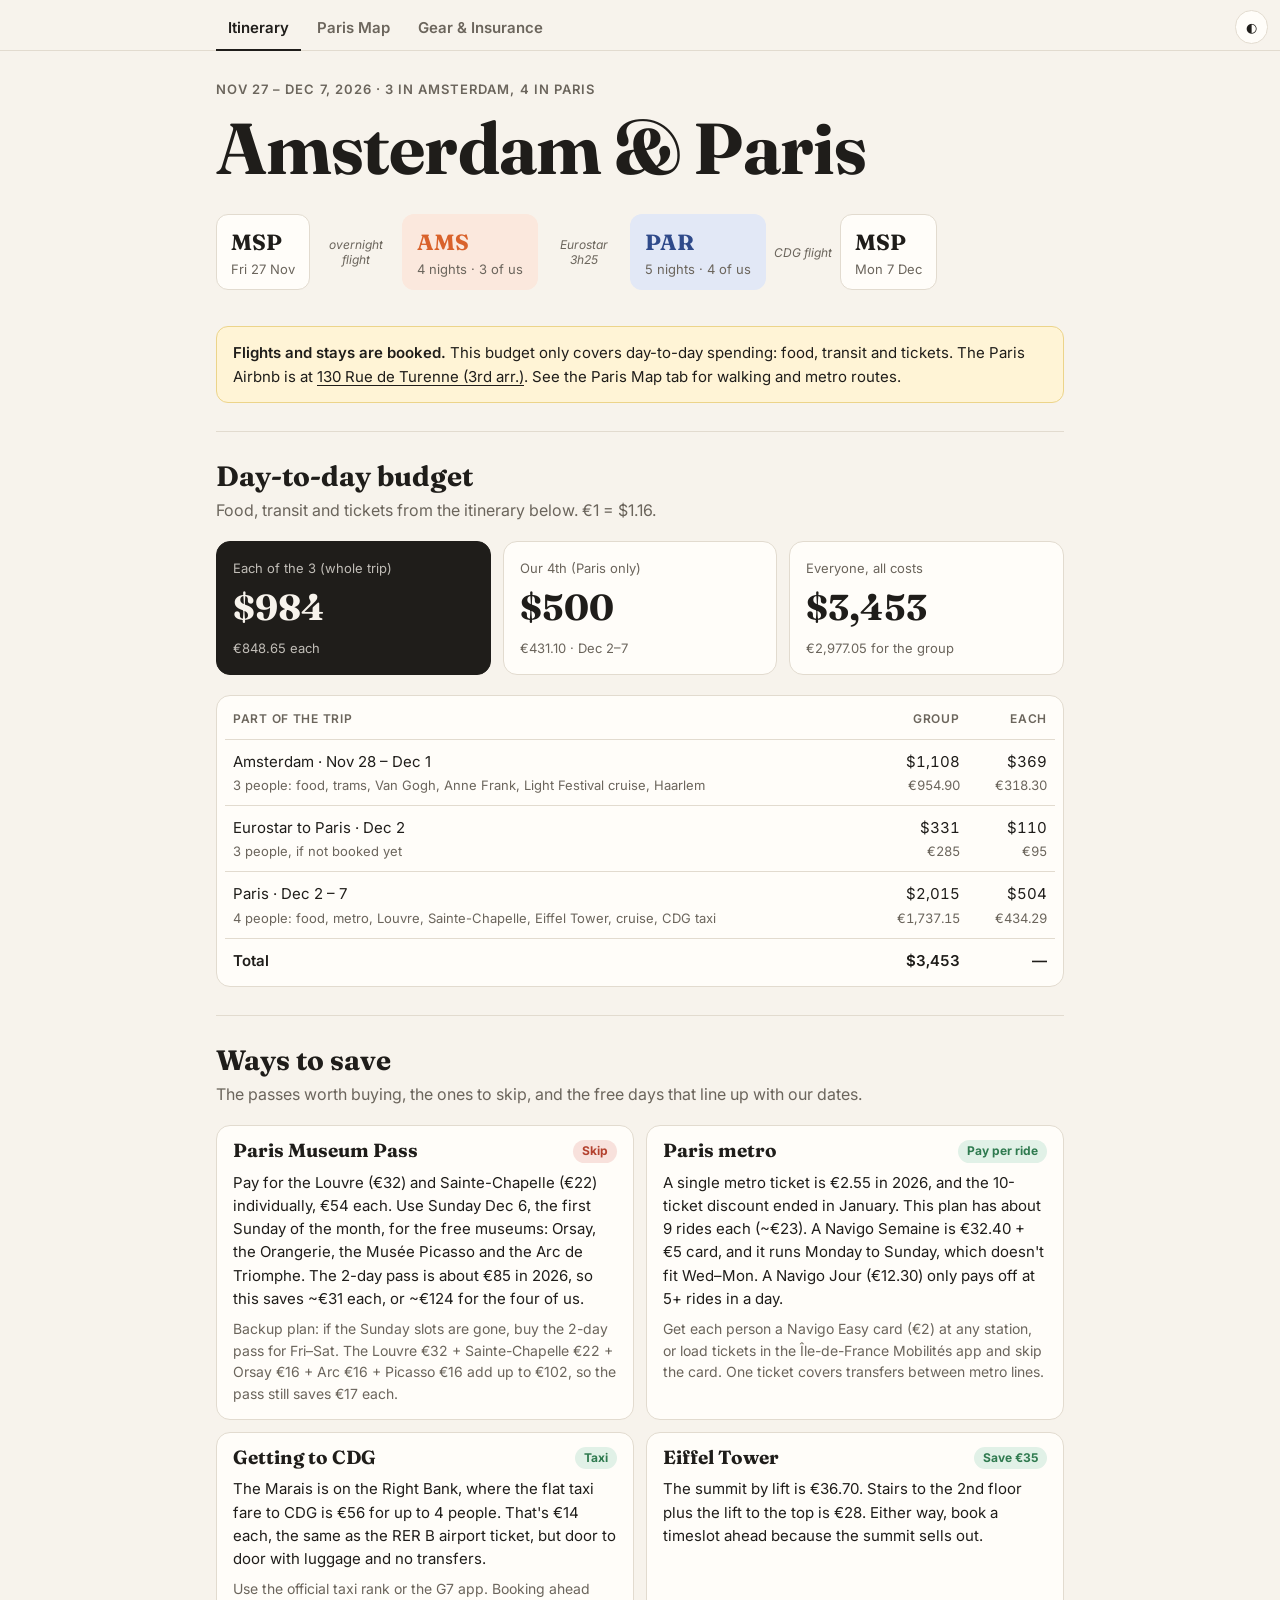
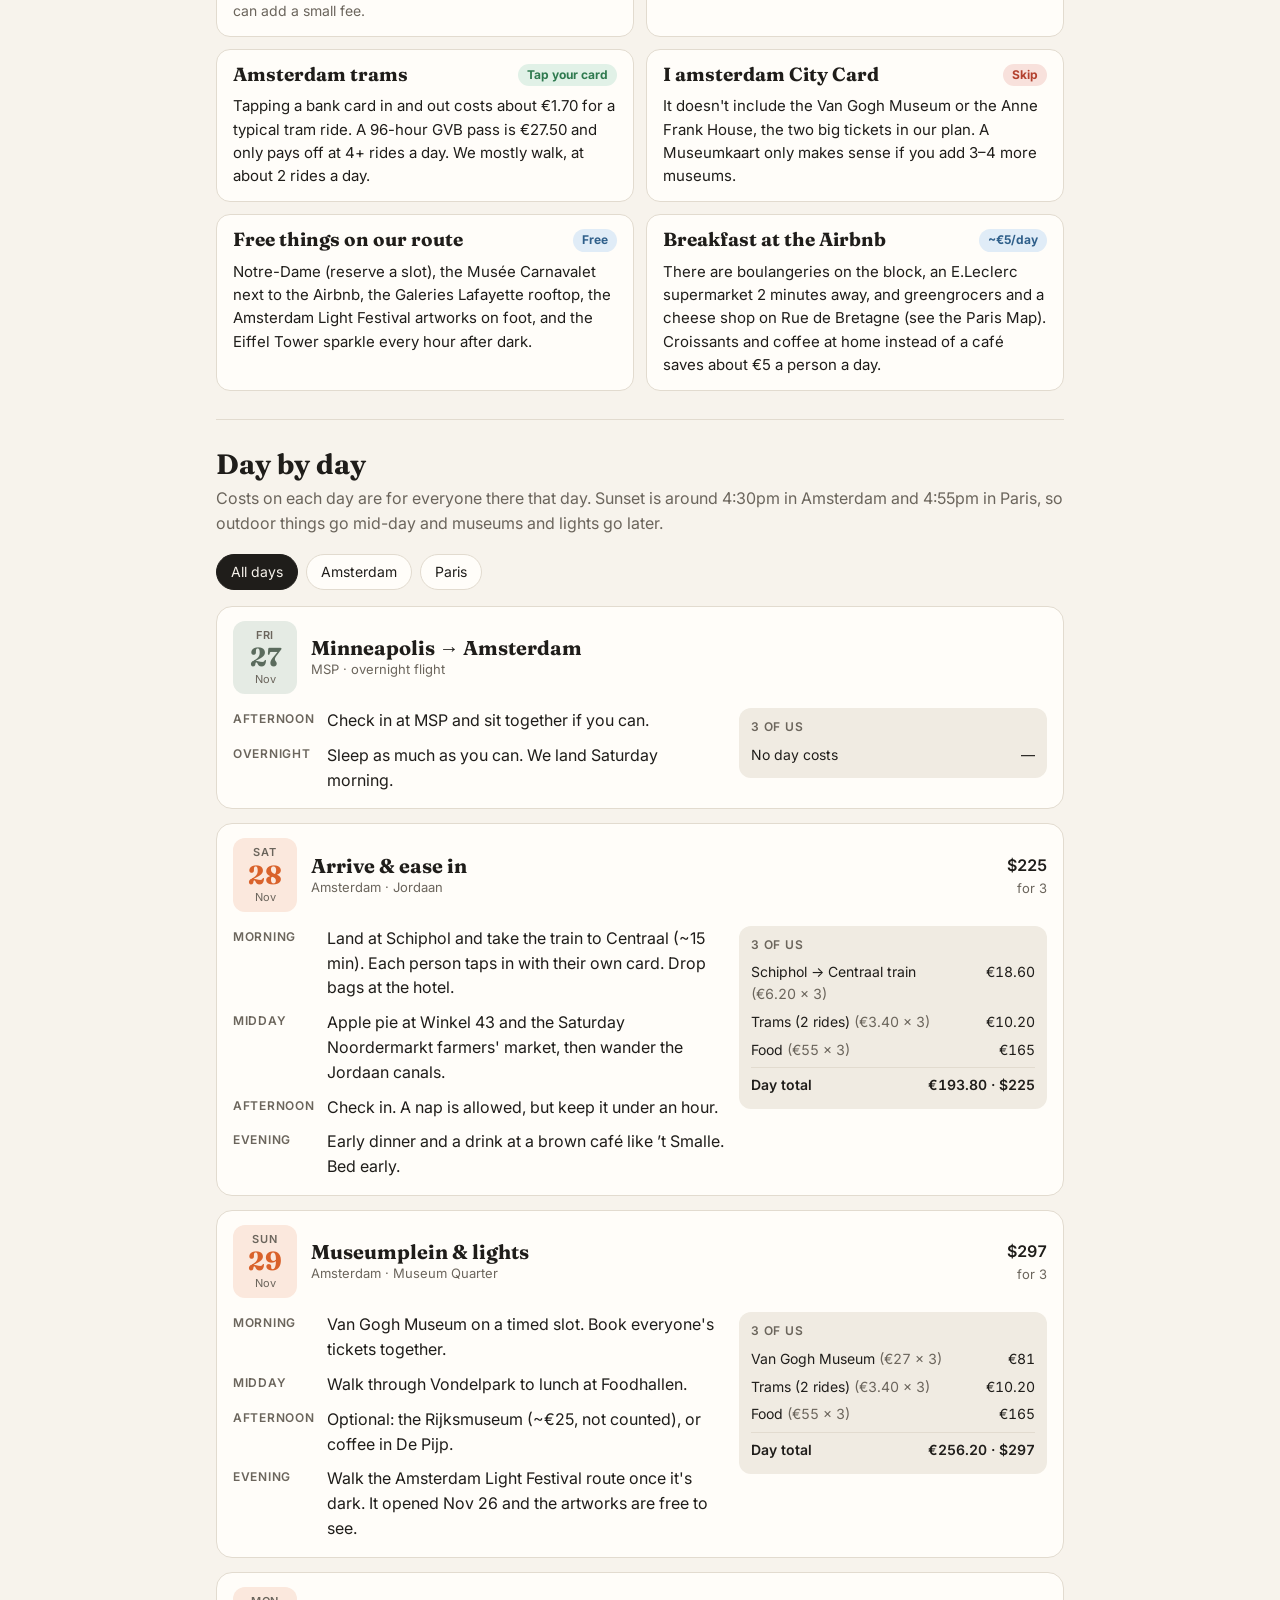
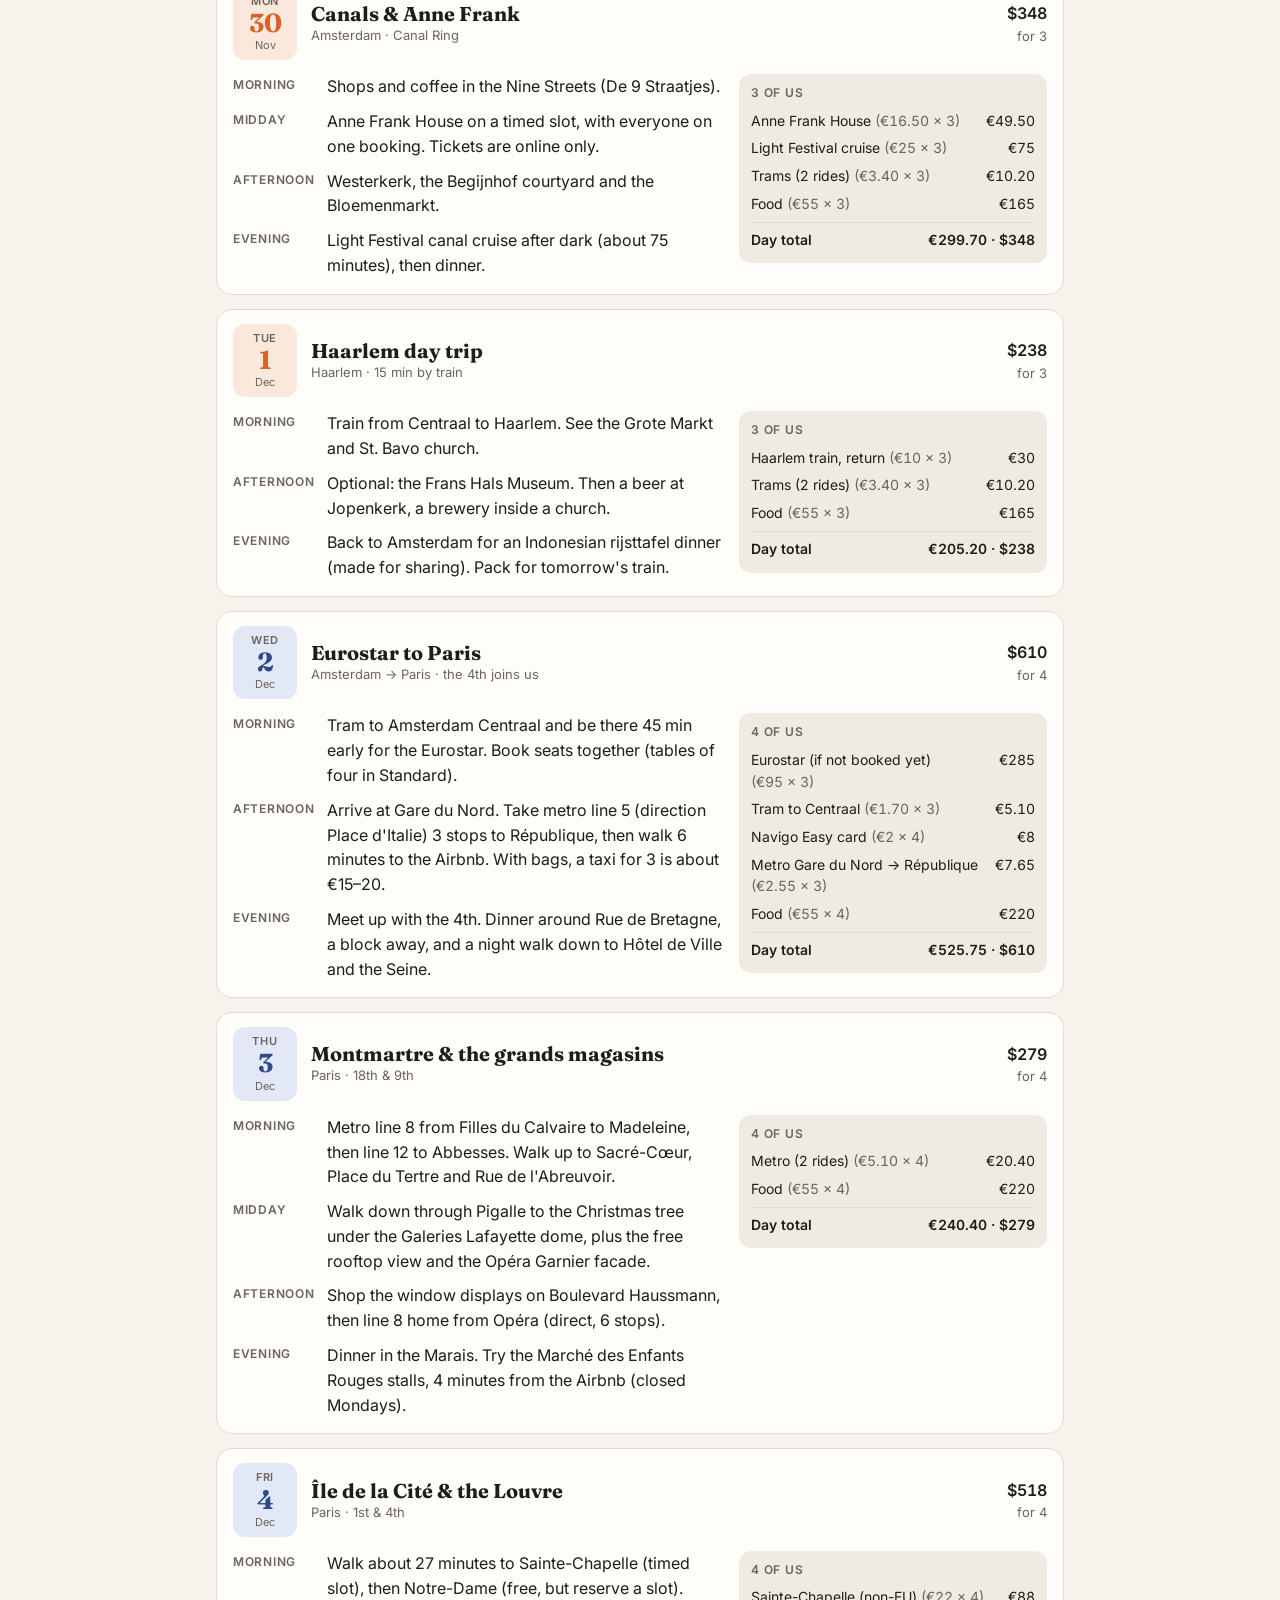
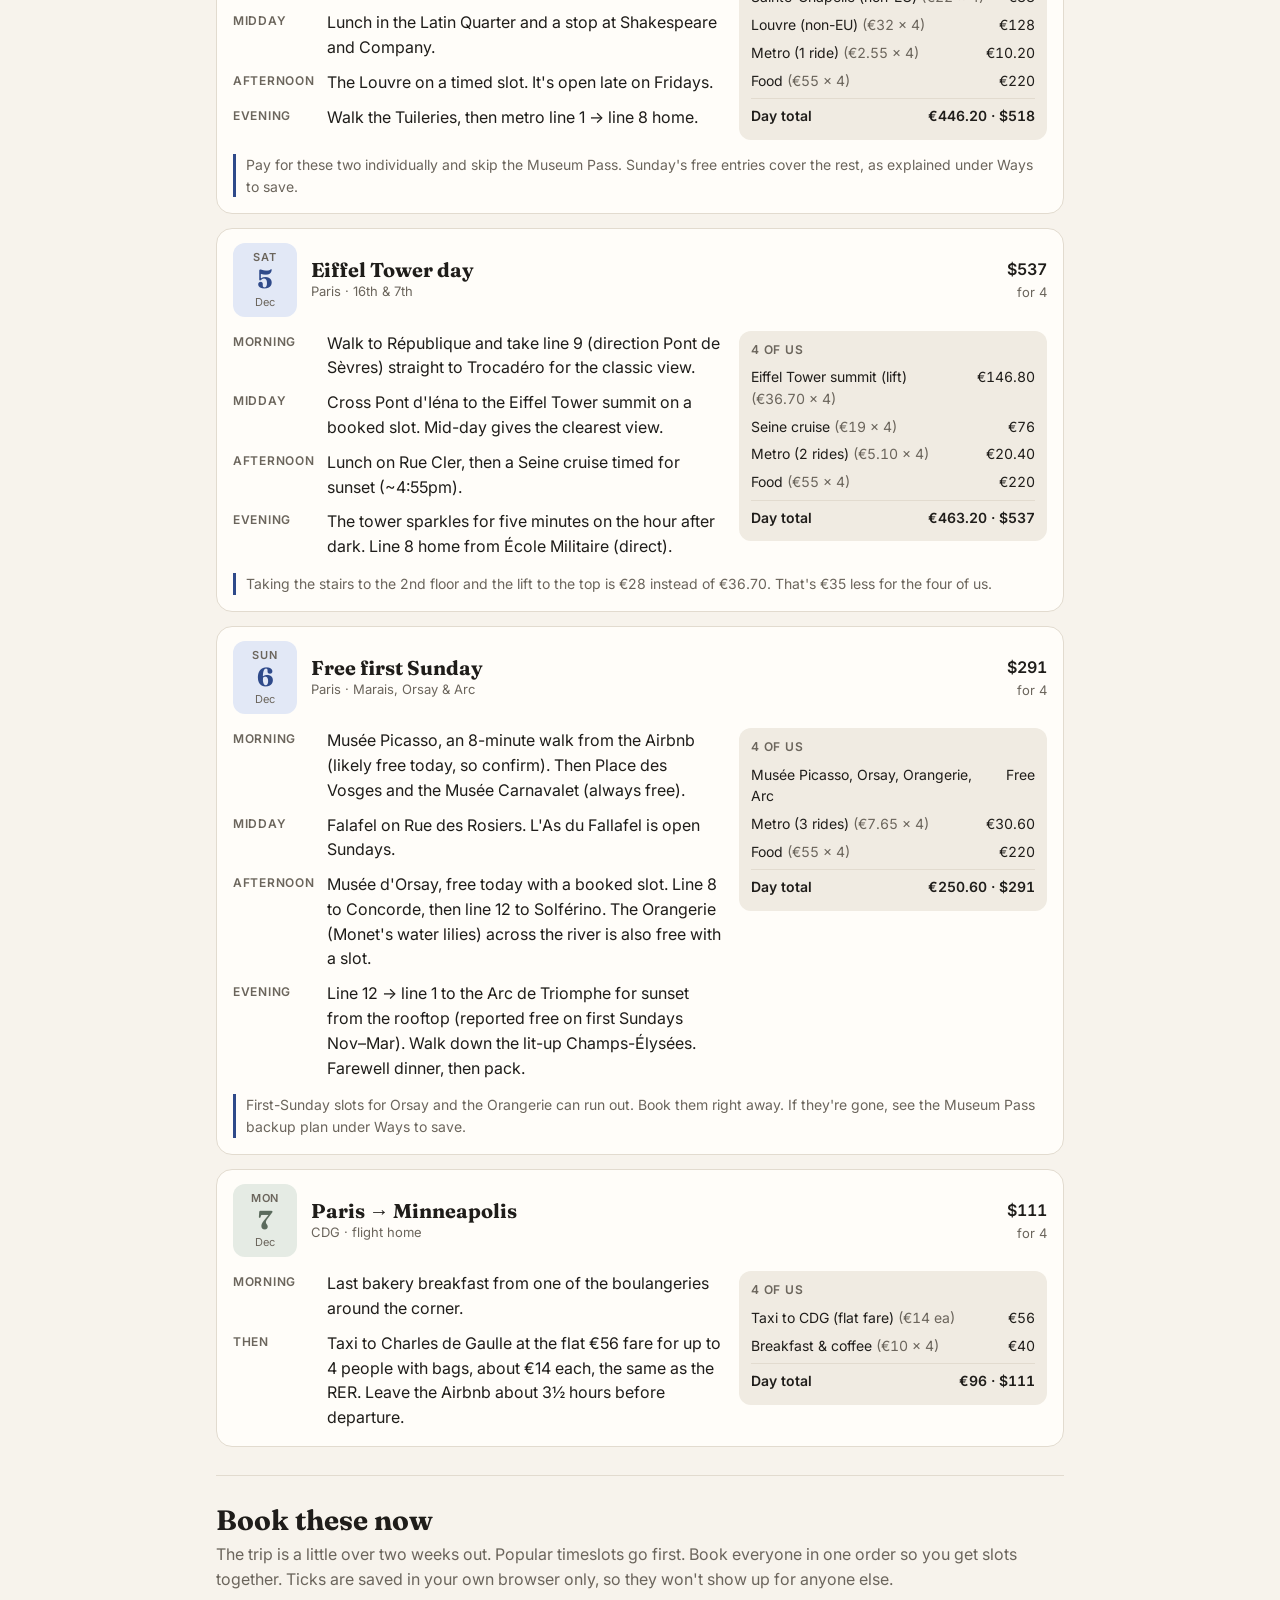
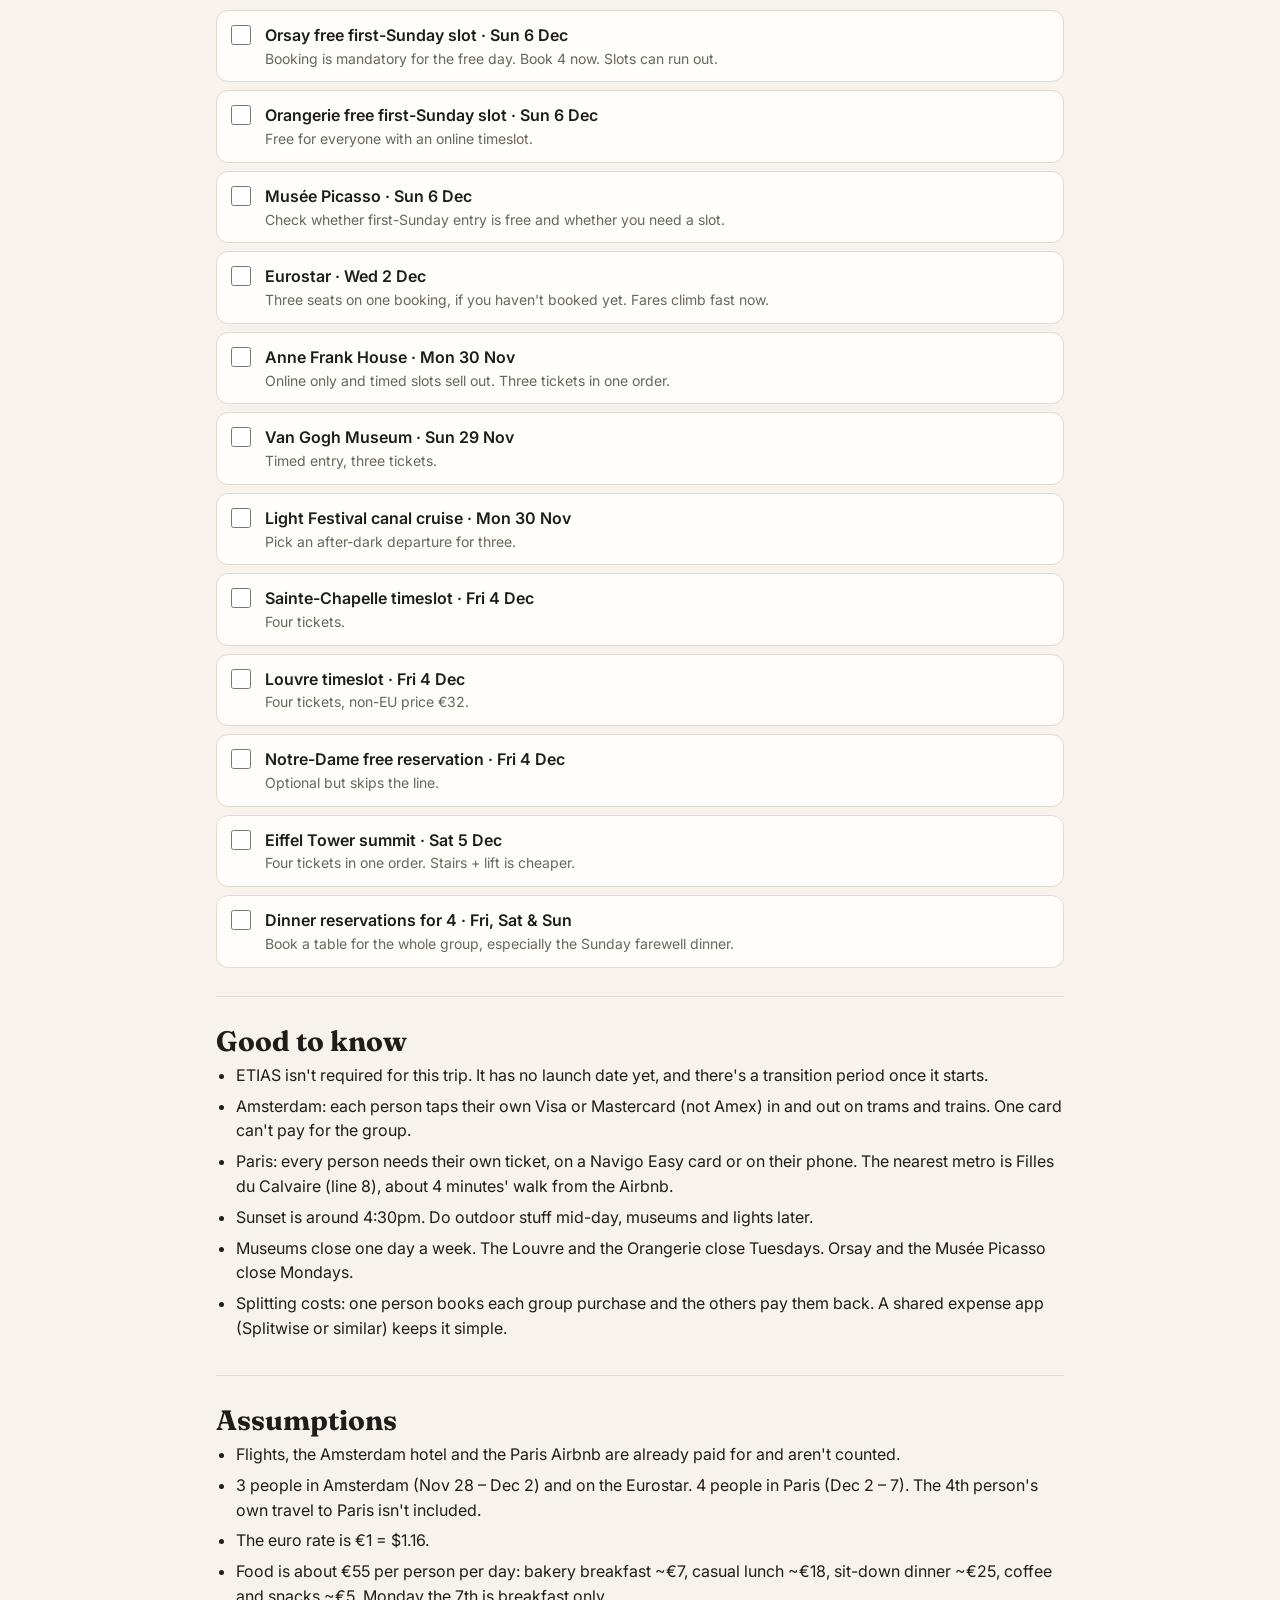
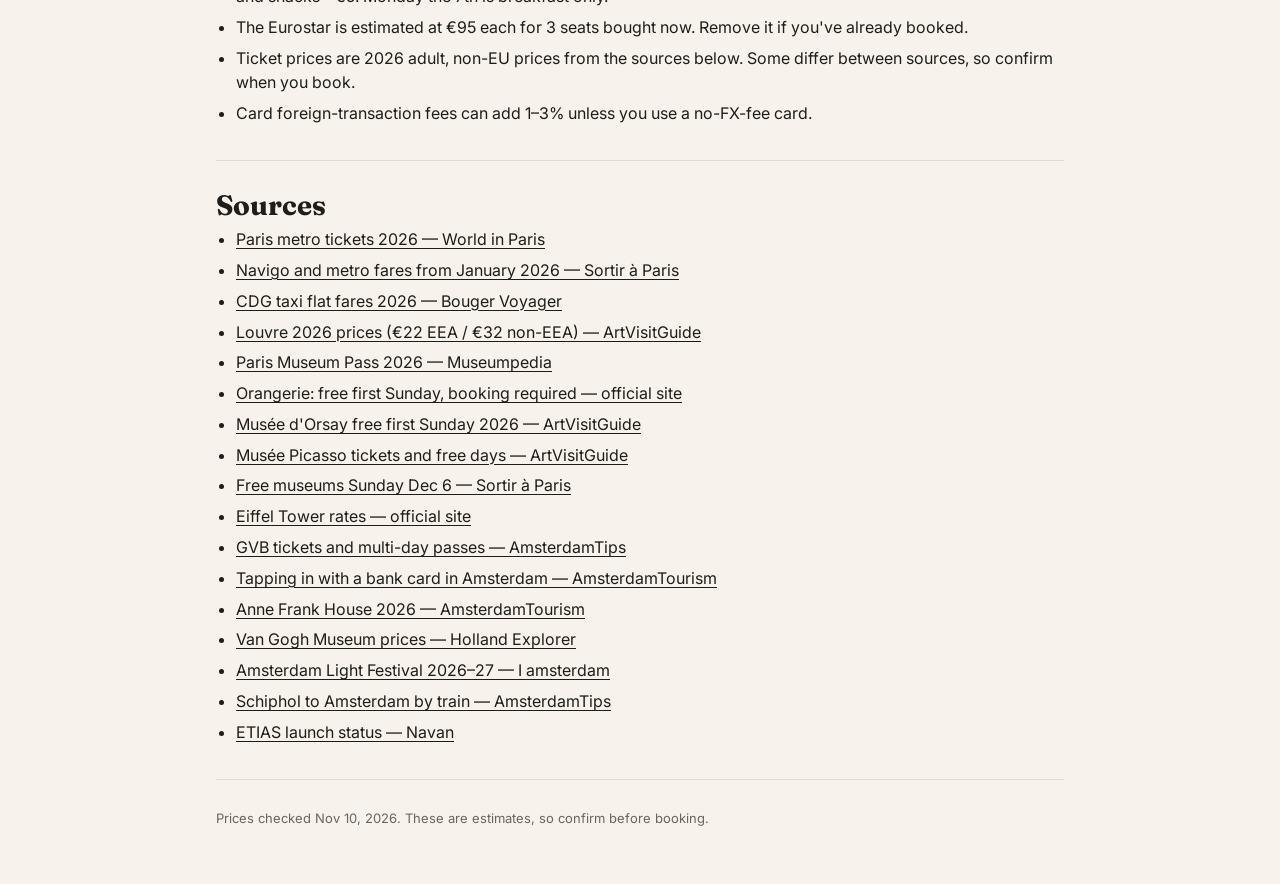
==== commit b551e6f2: "Re-cost the trip for 3 in Amsterdam and 4 in Paris, add ways to save and a Paris map Day-to-day cost" ====
--- a/site/index.html
+++ b/site/index.html
@@ -4,7 +4,7 @@
 <meta charset="utf-8">
 <meta name="viewport" content="width=device-width, initial-scale=1">
 <title>Amsterdam &amp; Paris</title>
-<meta name="description" content="Nov 27 – Dec 7, 2026 · day-by-day itinerary and shared budget">
+<meta name="description" content="Nov 27 – Dec 7, 2026 · day-by-day itinerary, daily costs and ways to save">
 <link rel="icon" href="data:image/svg+xml,<svg xmlns='http://www.w3.org/2000/svg' viewBox='0 0 100 100'><text y='.9em' font-size='90'>✈</text></svg>">
 <link rel="preconnect" href="https://fonts.googleapis.com">
 <link rel="preconnect" href="https://fonts.gstatic.com" crossorigin>
@@ -17,52 +17,55 @@
 <nav class="pagetabs" aria-label="Pages">
   <div class="wrap">
     <a href="./" aria-current="page">Itinerary</a>
+    <a href="map.html">Paris Map</a>
     <a href="gear.html">Gear &amp; Insurance</a>
   </div>
 </nav>
 
 <div class="wrap">
   <header class="hero">
-    <div class="eyebrow">Nov 27 – Dec 7, 2026 · <span class="nTravelers">3 travelers</span></div>
+    <div class="eyebrow">Nov 27 – Dec 7, 2026 · 3 in Amsterdam, 4 in Paris</div>
     <h1>Amsterdam &amp; Paris</h1>
     <div class="route" aria-label="Route">
       <div class="stop"><b>MSP</b><span>Fri 27 Nov</span></div>
       <div class="leg">overnight flight</div>
-      <div class="stop ams"><b>AMS</b><span>4 nights</span></div>
+      <div class="stop ams"><b>AMS</b><span>4 nights · 3 of us</span></div>
       <div class="leg">Eurostar 3h25</div>
-      <div class="stop par"><b>PAR</b><span>5 nights</span></div>
+      <div class="stop par"><b>PAR</b><span>5 nights · 4 of us</span></div>
       <div class="leg">CDG flight</div>
       <div class="stop"><b>MSP</b><span>Mon 7 Dec</span></div>
     </div>
   </header>
 
-  <div class="picker">
-    <div class="q">How many people are going?<small>The budget below updates to match.</small></div>
-    <div class="stepper">
-      <button type="button" id="minus" aria-label="One fewer traveler">−</button>
-      <output id="nOut" aria-live="polite">3</output>
-      <button type="button" id="plus" aria-label="One more traveler">+</button>
-    </div>
+  <div class="banner">
+    <strong>Flights and stays are booked.</strong> This budget only covers day-to-day spending: food, transit and tickets. The Paris Airbnb is at <a href="map.html">130 Rue de Turenne (3rd arr.)</a>. See the Paris Map tab for walking and metro routes.
   </div>
 
   <section id="budget">
-    <h2>Budget</h2>
-    <p class="lede">The big shared purchases for the whole group. Food, transit and attraction tickets are left out. €1 = $<span id="fx"></span>.</p>
+    <h2>Day-to-day budget</h2>
+    <p class="lede">Food, transit and tickets from the itinerary below. €1 = $<span id="fx"></span>.</p>
     <div class="totals">
-      <div class="tile primary"><div class="label">Total, for <span class="nTravelers">3 travelers</span></div><div class="value num" id="tTotal"></div><div class="sub">flights, lodging, Eurostar and extras</div></div>
-      <div class="tile"><div class="label">Per person</div><div class="value num" id="tEach"></div><div class="sub">if everything is split evenly</div></div>
+      <div class="tile primary"><div class="label">Each of the 3 (whole trip)</div><div class="value num" id="tFull"></div><div class="sub" id="tFullEur"></div></div>
+      <div class="tile"><div class="label">Our 4th (Paris only)</div><div class="value num" id="tParis"></div><div class="sub" id="tParisEur"></div></div>
+      <div class="tile"><div class="label">Everyone, all costs</div><div class="value num" id="tAll"></div><div class="sub" id="tAllEur"></div></div>
     </div>
     <div class="table-card">
       <table>
-        <thead><tr><th>Item</th><th class="r">Group</th><th class="r">Each</th></tr></thead>
+        <thead><tr><th>Part of the trip</th><th class="r">Group</th><th class="r">Each</th></tr></thead>
         <tbody id="budgetRows"></tbody>
       </table>
     </div>
   </section>
 
+  <section id="save">
+    <h2>Ways to save</h2>
+    <p class="lede">The passes worth buying, the ones to skip, and the free days that line up with our dates.</p>
+    <div class="save-grid" id="saveList"></div>
+  </section>
+
   <section id="days">
     <h2>Day by day</h2>
-    <p class="lede">Sunset is around 4:30pm, so outdoor things go mid-day and museums and lights go later.</p>
+    <p class="lede">Costs on each day are for everyone there that day. Sunset is around 4:30pm in Amsterdam and 4:55pm in Paris, so outdoor things go mid-day and museums and lights go later.</p>
     <div class="filters" role="group" aria-label="Filter days">
       <button type="button" data-f="all" aria-pressed="true">All days</button>
       <button type="button" data-f="ams" aria-pressed="false">Amsterdam</button>
@@ -73,7 +76,7 @@
 
   <section id="book">
     <h2>Book these now</h2>
-    <p class="lede">The trip is four weeks out. Cheap Eurostar fares and popular timeslots go first. Book everyone in one order so you get seats and slots together. Ticks are saved in your own browser only, so they won't show up for anyone else.</p>
+    <p class="lede">The trip is a little over two weeks out. Popular timeslots go first. Book everyone in one order so you get slots together. Ticks are saved in your own browser only, so they won't show up for anyone else.</p>
     <ul class="checklist" id="checklist"></ul>
   </section>
 
@@ -82,9 +85,9 @@
     <ul class="plain">
       <li>ETIAS isn't required for this trip. It has no launch date yet, and there's a transition period once it starts.</li>
       <li>Amsterdam: each person taps their own Visa or Mastercard (not Amex) in and out on trams and trains. One card can't pay for the group.</li>
-      <li>Paris: one Navigo Easy card each. The CDG airport ticket can't share a card with regular tickets, so buy it Monday morning.</li>
+      <li>Paris: every person needs their own ticket, on a Navigo Easy card or on their phone. The nearest metro is Filles du Calvaire (line 8), about 4 minutes' walk from the Airbnb.</li>
       <li>Sunset is around 4:30pm. Do outdoor stuff mid-day, museums and lights later.</li>
-      <li>Lunch is easy to walk into, but book dinners on Fri and Sat, especially in Paris.</li>
+      <li>Museums close one day a week. The Louvre and the Orangerie close Tuesdays. Orsay and the Musée Picasso close Mondays.</li>
       <li>Splitting costs: one person books each group purchase and the others pay them back. A shared expense app (Splitwise or similar) keeps it simple.</li>
     </ul>
   </section>
@@ -92,13 +95,12 @@
   <section id="assumptions">
     <h2>Assumptions</h2>
     <ul class="plain">
+      <li>Flights, the Amsterdam hotel and the Paris Airbnb are already paid for and aren't counted.</li>
+      <li>3 people in Amsterdam (Nov 28 – Dec 2) and on the Eurostar. 4 people in Paris (Dec 2 – 7). The 4th person's own travel to Paris isn't included.</li>
       <li>The euro rate is €1 = $1.16.</li>
-      <li>Flights: the first two seats are ≈$810 each, backed out of the original two-person budget. Each seat booked now is estimated at ≈$1,000 until it's actually booked.</li>
-      <li>Amsterdam hotel: $583 for one room for 4 nights. Rooms are doubles, and an odd person out turns one double into a triple (+$200).</li>
-      <li>Paris Airbnb: $700 for two, plus ≈$120 for each extra guest (fee and city tax). This assumes the place sleeps everyone.</li>
-      <li>Eurostar is estimated at €80 each. Being four weeks out and booking seats together pushes the typical €55–99 fare up.</li>
-      <li>Trip-wide extras are ≈$172 per person (the original $343 for two).</li>
-      <li>Food, local transit, museum and attraction tickets aren't included in the budget.</li>
+      <li>Food is about €55 per person per day: bakery breakfast ~€7, casual lunch ~€18, sit-down dinner ~€25, coffee and snacks ~€5. Monday the 7th is breakfast only.</li>
+      <li>The Eurostar is estimated at €95 each for 3 seats bought now. Remove it if you've already booked.</li>
+      <li>Ticket prices are 2026 adult, non-EU prices from the sources below. Some differ between sources, so confirm when you book.</li>
       <li>Card foreign-transaction fees can add 1–3% unless you use a no-FX-fee card.</li>
     </ul>
   </section>
@@ -106,211 +108,255 @@
   <section id="sources">
     <h2>Sources</h2>
     <ul class="plain">
-      <li><a href="https://www.amsterdamtips.com/transport-tickets">Amsterdam transport tickets 2026 — AmsterdamTips</a></li>
-      <li><a href="https://amsterdam-explorer.com/i-amsterdam-card/">I amsterdam City Card 2026 — Amsterdam Explorer</a></li>
-      <li><a href="https://www.artvisitguide.com/amsterdam-museumkaart-guide-2026/">Van Gogh &amp; Anne Frank prices — ArtVisitGuide</a></li>
-      <li><a href="https://amsterdam-explorer.com/?p=424">Amsterdam Light Festival 2026–27 — Amsterdam Explorer</a></li>
-      <li><a href="https://amsterdam-explorer.com/train-amsterdam-paris/">Eurostar Amsterdam → Paris — Amsterdam Explorer</a></li>
-      <li><a href="https://www.trvlogue.com/en/paris-museum-pass-prices">Paris Museum Pass 2026 — TRVLOGUE</a></li>
       <li><a href="https://worldinparis.com/paris-metro-tickets">Paris metro tickets 2026 — World in Paris</a></li>
-      <li><a href="https://parisbytrain.com/paris-airport-train-ticket/">Paris airport ticket — Paris by Train</a></li>
+      <li><a href="https://www.sortiraparis.com/en/news/in-paris/articles/337462-navigo-pass-and-metro-train-tickets-new-fares-expected-in-january-2026">Navigo and metro fares from January 2026 — Sortir à Paris</a></li>
+      <li><a href="https://www.bouger-voyager.com/taxi-aeroport-cdg-en-2026-le-vrai-prix-forfait-reservation-attente-et-comment-payer-moins/">CDG taxi flat fares 2026 — Bouger Voyager</a></li>
+      <li><a href="https://www.artvisitguide.com/louvre-museum-tickets-guide/">Louvre 2026 prices (€22 EEA / €32 non-EEA) — ArtVisitGuide</a></li>
+      <li><a href="https://museumpedia.org/museums-by-city/paris-museum-pass/">Paris Museum Pass 2026 — Museumpedia</a></li>
+      <li><a href="https://www.musee-orangerie.fr/en/whats-on/tours-and-workshops/1st-sunday-month-free-all-online-time-slot-booking-mandatory">Orangerie: free first Sunday, booking required — official site</a></li>
+      <li><a href="https://www.artvisitguide.com/musee-orsay-free-admission-2026/">Musée d'Orsay free first Sunday 2026 — ArtVisitGuide</a></li>
+      <li><a href="https://www.artvisitguide.com/musee-picasso-paris-tickets-guide/">Musée Picasso tickets and free days — ArtVisitGuide</a></li>
+      <li><a href="https://www.sortiraparis.com/en/what-to-visit-in-paris/exhibit-museum/guides/64415-free-museums-and-monuments-places-to-visit-this-sunday-december-6-in-paris-and-ile-de-france">Free museums Sunday Dec 6 — Sortir à Paris</a></li>
       <li><a href="https://www.toureiffel.paris/en/rates-opening-times">Eiffel Tower rates — official site</a></li>
+      <li><a href="https://www.amsterdamtips.com/gvb-tickets-amsterdam">GVB tickets and multi-day passes — AmsterdamTips</a></li>
+      <li><a href="https://www.amsterdamtourism.org/getting-around-amsterdam/">Tapping in with a bank card in Amsterdam — AmsterdamTourism</a></li>
+      <li><a href="https://www.amsterdamtourism.org/things-to-do-in-amsterdam/anne-frank-house-visitor-guide/">Anne Frank House 2026 — AmsterdamTourism</a></li>
+      <li><a href="https://holland-explorer.com/van-gogh-museum/">Van Gogh Museum prices — Holland Explorer</a></li>
+      <li><a href="https://www.iamsterdam.com/uit/agenda/attracties-en-bezienswaardigheden/rondvaarten/amsterdam-light-festival-stromma">Amsterdam Light Festival 2026–27 — I amsterdam</a></li>
+      <li><a href="https://www.amsterdamtips.com/schiphol-airport-to-amsterdam">Schiphol to Amsterdam by train — AmsterdamTips</a></li>
       <li><a href="https://navan.com/blog/when-does-etias-go-into-effect">ETIAS launch status — Navan</a></li>
     </ul>
   </section>
 
   <footer>
-    Prices checked Oct 18, 2026, and updated Oct 29, 2026. These are estimates, so confirm before booking.
+    Prices checked Nov 10, 2026. These are estimates, so confirm before booking.
   </footer>
 </div>
 
 <script>
 /* ---------- Trip data: edit numbers here ---------- */
-const FX = 1.16;              // USD per EUR
-const DEFAULT_PEOPLE = 3;
-const MIN_PEOPLE = 1, MAX_PEOPLE = 10;
-
-const FLIGHT_EARLY = 809.5;   // per seat, first two (backed out of the original $5,187 two-person total)
-const FLIGHT_NOW = 1000;      // per seat, each one booked now (placeholder until booked)
-const HOTEL_ROOM = 583;       // Amsterdam, one double room, 4 nights
-const HOTEL_TRIPLE_EXTRA = 200;
-const AIRBNB_BASE = 700;      // Paris, 5 nights, two guests
-const AIRBNB_EXTRA_GUEST = 120;
-const EUROSTAR_EUR = 80;      // per person
-const EXTRAS_EACH = 171.5;    // trip-wide extras per person
-
-const plural = (n, w) => n + " " + w + (n === 1 ? "" : "s");
-
-// Each item returns the USD cost for the whole group of n people.
-const BIG = [
-  { label: "Flights · MSP → AMS, CDG → MSP",
-    cost: n => FLIGHT_EARLY * Math.min(n, 2) + FLIGHT_NOW * Math.max(n - 2, 0),
-    note: n => n <= 2 ? "≈$810 a seat" : "≈$810 a seat for the first two, ≈$1,000 for each seat booked now" },
-  { label: "Amsterdam hotel · 4 nights",
-    cost: n => n <= 2 ? HOTEL_ROOM : Math.floor(n / 2) * HOTEL_ROOM + (n % 2) * HOTEL_TRIPLE_EXTRA,
-    note: n => n === 1 ? "One room"
-      : n === 2 ? "One double room"
-      : n === 3 ? "One triple room"
-      : plural(Math.floor(n / 2), "room") + (n % 2 ? ", one of them a triple" : "") },
-  { label: "Paris Airbnb · 5 nights",
-    cost: n => AIRBNB_BASE + Math.max(n - 2, 0) * AIRBNB_EXTRA_GUEST,
-    note: n => n <= 2 ? "Booked for two" : "$700 base + ≈$120 per extra guest. Needs to sleep " + n },
-  { label: "Eurostar · Amsterdam → Paris",
-    cost: n => n * EUROSTAR_EUR * FX,
-    note: n => "€" + EUROSTAR_EUR + " each · Wed 2 Dec" },
-  { label: "Trip-wide extras",
-    cost: n => n * EXTRAS_EACH,
-    note: n => "≈$172 each · not tied to a single day" },
-];
-
+const FX = 1.16;   // USD per EUR
+const FOOD = 55;   // per person per day
+const METRO = 2.55, TRAM = 1.70;
+
+// Each day sets `n` (people there). A cost's eur is PER PERSON for n people,
+// unless it sets its own n, or group:true (one price split by everyone that day).
 const DAYS = [
-  { date: "2026-11-27", city: "home", title: "Minneapolis → Amsterdam", where: "MSP · overnight flight",
-    plan: [
-      ["Afternoon", "Check in at MSP. If anyone is on a separate booking, link the reservations or ask the airline so you can sit together."],
+  { date: "2026-11-27", city: "home", n: 3, title: "Minneapolis → Amsterdam", where: "MSP · overnight flight",
+    plan: [
+      ["Afternoon", "Check in at MSP and sit together if you can."],
       ["Overnight", "Sleep as much as you can. We land Saturday morning."],
-    ] },
-
-  { date: "2026-11-28", city: "ams", title: "Arrive & ease in", where: "Amsterdam · Jordaan",
+    ],
+    costs: [] },
+
+  { date: "2026-11-28", city: "ams", n: 3, title: "Arrive & ease in", where: "Amsterdam · Jordaan",
     plan: [
       ["Morning", "Land at Schiphol and take the train to Centraal (~15 min). Each person taps in with their own card. Drop bags at the hotel."],
       ["Midday", "Apple pie at Winkel 43 and the Saturday Noordermarkt farmers' market, then wander the Jordaan canals."],
       ["Afternoon", "Check in. A nap is allowed, but keep it under an hour."],
       ["Evening", "Early dinner and a drink at a brown café like ’t Smalle. Bed early."],
-    ] },
-
-  { date: "2026-11-29", city: "ams", title: "Museumplein & lights", where: "Amsterdam · Museum Quarter",
+    ],
+    costs: [{ label: "Schiphol → Centraal train", eur: 6.2 }, { label: "Trams (2 rides)", eur: TRAM * 2 }, { label: "Food", eur: FOOD }] },
+
+  { date: "2026-11-29", city: "ams", n: 3, title: "Museumplein & lights", where: "Amsterdam · Museum Quarter",
     plan: [
       ["Morning", "Van Gogh Museum on a timed slot. Book everyone's tickets together."],
       ["Midday", "Walk through Vondelpark to lunch at Foodhallen."],
-      ["Afternoon", "Optional: the Rijksmuseum, or coffee in De Pijp."],
-      ["Evening", "Walk the Amsterdam Light Festival route once it's dark, if the festival has opened. It usually starts in late November."],
-    ] },
-
-  { date: "2026-11-30", city: "ams", title: "Canals & Anne Frank", where: "Amsterdam · Canal Ring",
+      ["Afternoon", "Optional: the Rijksmuseum (~€25, not counted), or coffee in De Pijp."],
+      ["Evening", "Walk the Amsterdam Light Festival route once it's dark. It opened Nov 26 and the artworks are free to see."],
+    ],
+    costs: [{ label: "Van Gogh Museum", eur: 27 }, { label: "Trams (2 rides)", eur: TRAM * 2 }, { label: "Food", eur: FOOD }] },
+
+  { date: "2026-11-30", city: "ams", n: 3, title: "Canals & Anne Frank", where: "Amsterdam · Canal Ring",
     plan: [
       ["Morning", "Shops and coffee in the Nine Streets (De 9 Straatjes)."],
-      ["Midday", "Anne Frank House on a timed slot, with everyone on one booking."],
+      ["Midday", "Anne Frank House on a timed slot, with everyone on one booking. Tickets are online only."],
       ["Afternoon", "Westerkerk, the Begijnhof courtyard and the Bloemenmarkt."],
-      ["Evening", "Light Festival canal cruise after dark, then dinner."],
-    ] },
-
-  { date: "2026-12-01", city: "ams", title: "Haarlem day trip", where: "Haarlem · 15 min by train",
+      ["Evening", "Light Festival canal cruise after dark (about 75 minutes), then dinner."],
+    ],
+    costs: [{ label: "Anne Frank House", eur: 16.5 }, { label: "Light Festival cruise", eur: 25 }, { label: "Trams (2 rides)", eur: TRAM * 2 }, { label: "Food", eur: FOOD }] },
+
+  { date: "2026-12-01", city: "ams", n: 3, title: "Haarlem day trip", where: "Haarlem · 15 min by train",
     plan: [
       ["Morning", "Train from Centraal to Haarlem. See the Grote Markt and St. Bavo church."],
       ["Afternoon", "Optional: the Frans Hals Museum. Then a beer at Jopenkerk, a brewery inside a church."],
       ["Evening", "Back to Amsterdam for an Indonesian rijsttafel dinner (made for sharing). Pack for tomorrow's train."],
+    ],
+    costs: [{ label: "Haarlem train, return", eur: 10 }, { label: "Trams (2 rides)", eur: TRAM * 2 }, { label: "Food", eur: FOOD }] },
+
+  { date: "2026-12-02", city: "par", n: 4, title: "Eurostar to Paris", where: "Amsterdam → Paris · the 4th joins us",
+    plan: [
+      ["Morning", "Tram to Amsterdam Centraal and be there 45 min early for the Eurostar. Book seats together (tables of four in Standard)."],
+      ["Afternoon", "Arrive at Gare du Nord. Take metro line 5 (direction Place d'Italie) 3 stops to République, then walk 6 minutes to the Airbnb. With bags, a taxi for 3 is about €15–20."],
+      ["Evening", "Meet up with the 4th. Dinner around Rue de Bretagne, a block away, and a night walk down to Hôtel de Ville and the Seine."],
+    ],
+    costs: [
+      { label: "Eurostar (if not booked yet)", eur: 95, n: 3 },
+      { label: "Tram to Centraal", eur: TRAM, n: 3 },
+      { label: "Navigo Easy card", eur: 2 },
+      { label: "Metro Gare du Nord → République", eur: METRO, n: 3 },
+      { label: "Food", eur: FOOD },
     ] },
 
-  { date: "2026-12-02", city: "par", title: "Eurostar to Paris", where: "Amsterdam → Paris · 3h25",
-    plan: [
-      ["Morning", "Be at Amsterdam Centraal 45 min early for the Eurostar. Pick seats together when booking (tables of four in Standard)."],
-      ["Afternoon", "Arrive at Gare du Nord. Buy a Navigo Easy card for each person at the station and take the metro to the Airbnb."],
-      ["Evening", "Walk the Seine after dark from Hôtel de Ville to Pont des Arts. Dinner in the Marais."],
-    ] },
-
-  { date: "2026-12-03", city: "par", title: "Montmartre & Orsay", where: "Paris · Museum Pass day 1",
-    plan: [
-      ["Morning", "Metro to Abbesses. Sacré-Cœur, Place du Tertre and Rue de l'Abreuvoir."],
-      ["Midday", "The Christmas tree under the Galeries Lafayette dome, plus the free rooftop view."],
-      ["Afternoon", "Start the 2-day Museum Pass at the Musée d'Orsay around 3pm. It's open late on Thursdays."],
-      ["Evening", "Dinner in Saint-Germain."],
-    ],
-    tip: "The 2-day pass covers Orsay, the Louvre, Sainte-Chapelle and the Arc de Triomphe. It works out cheaper than buying them separately, now that the Louvre charges non-EU visitors more." },
-
-  { date: "2026-12-04", city: "par", title: "Île de la Cité & the Louvre", where: "Paris · Museum Pass day 2",
-    plan: [
-      ["Morning", "Sainte-Chapelle (pass plus timeslot), then Notre-Dame (free, but reserve a slot)."],
+  { date: "2026-12-03", city: "par", n: 4, title: "Montmartre & the grands magasins", where: "Paris · 18th & 9th",
+    plan: [
+      ["Morning", "Metro line 8 from Filles du Calvaire to Madeleine, then line 12 to Abbesses. Walk up to Sacré-Cœur, Place du Tertre and Rue de l'Abreuvoir."],
+      ["Midday", "Walk down through Pigalle to the Christmas tree under the Galeries Lafayette dome, plus the free rooftop view and the Opéra Garnier facade."],
+      ["Afternoon", "Shop the window displays on Boulevard Haussmann, then line 8 home from Opéra (direct, 6 stops)."],
+      ["Evening", "Dinner in the Marais. Try the Marché des Enfants Rouges stalls, 4 minutes from the Airbnb (closed Mondays)."],
+    ],
+    costs: [{ label: "Metro (2 rides)", eur: METRO * 2 }, { label: "Food", eur: FOOD }] },
+
+  { date: "2026-12-04", city: "par", n: 4, title: "Île de la Cité & the Louvre", where: "Paris · 1st & 4th",
+    plan: [
+      ["Morning", "Walk about 27 minutes to Sainte-Chapelle (timed slot), then Notre-Dame (free, but reserve a slot)."],
       ["Midday", "Lunch in the Latin Quarter and a stop at Shakespeare and Company."],
-      ["Afternoon", "The Louvre. You need a timed slot even with the pass. It's open late on Fridays."],
-      ["Evening", "Tuileries, then the Champs-Élysées Christmas lights, ending on the Arc de Triomphe rooftop (on the pass)."],
-    ] },
-
-  { date: "2026-12-05", city: "par", title: "Eiffel Tower day", where: "Paris · 7th arrondissement",
-    plan: [
-      ["Morning", "Trocadéro for the classic photo, then the Rue Cler market street."],
-      ["Midday", "Eiffel Tower summit by lift, with everyone on one order. Mid-day gives the clearest view."],
-      ["Afternoon", "Seine cruise timed for sunset (~4:30pm)."],
-      ["Evening", "The tower sparkles for five minutes on the hour after dark. Book Saturday dinner ahead."],
-    ] },
-
-  { date: "2026-12-06", city: "par", title: "Marais Sunday", where: "Paris · Le Marais",
-    plan: [
-      ["Morning", "Place des Vosges and the Musée Carnavalet (free)."],
+      ["Afternoon", "The Louvre on a timed slot. It's open late on Fridays."],
+      ["Evening", "Walk the Tuileries, then metro line 1 → line 8 home."],
+    ],
+    costs: [{ label: "Sainte-Chapelle (non-EU)", eur: 22 }, { label: "Louvre (non-EU)", eur: 32 }, { label: "Metro (1 ride)", eur: METRO }, { label: "Food", eur: FOOD }],
+    tip: "Pay for these two individually and skip the Museum Pass. Sunday's free entries cover the rest, as explained under Ways to save." },
+
+  { date: "2026-12-05", city: "par", n: 4, title: "Eiffel Tower day", where: "Paris · 16th & 7th",
+    plan: [
+      ["Morning", "Walk to République and take line 9 (direction Pont de Sèvres) straight to Trocadéro for the classic view."],
+      ["Midday", "Cross Pont d'Iéna to the Eiffel Tower summit on a booked slot. Mid-day gives the clearest view."],
+      ["Afternoon", "Lunch on Rue Cler, then a Seine cruise timed for sunset (~4:55pm)."],
+      ["Evening", "The tower sparkles for five minutes on the hour after dark. Line 8 home from École Militaire (direct)."],
+    ],
+    costs: [{ label: "Eiffel Tower summit (lift)", eur: 36.7 }, { label: "Seine cruise", eur: 19 }, { label: "Metro (2 rides)", eur: METRO * 2 }, { label: "Food", eur: FOOD }],
+    tip: "Taking the stairs to the 2nd floor and the lift to the top is €28 instead of €36.70. That's €35 less for the four of us." },
+
+  { date: "2026-12-06", city: "par", n: 4, title: "Free first Sunday", where: "Paris · Marais, Orsay & Arc",
+    plan: [
+      ["Morning", "Musée Picasso, an 8-minute walk from the Airbnb (likely free today, so confirm). Then Place des Vosges and the Musée Carnavalet (always free)."],
       ["Midday", "Falafel on Rue des Rosiers. L'As du Fallafel is open Sundays."],
-      ["Afternoon", "The Marais shops stay open on Sundays. Then walk up to Canal Saint-Martin."],
-      ["Evening", "Farewell dinner (book ahead) and pack."],
-    ] },
-
-  { date: "2026-12-07", city: "home", title: "Paris → Minneapolis", where: "CDG · flight home",
-    plan: [
-      ["Morning", "Last bakery breakfast. Buy the CDG airport ticket this morning, on its own (it can't share a Navigo Easy with regular tickets)."],
-      ["Then", "RER B to Charles de Gaulle. Leave the Airbnb about 3½ hours before departure."],
-    ] },
+      ["Afternoon", "Musée d'Orsay, free today with a booked slot. Line 8 to Concorde, then line 12 to Solférino. The Orangerie (Monet's water lilies) across the river is also free with a slot."],
+      ["Evening", "Line 12 → line 1 to the Arc de Triomphe for sunset from the rooftop (reported free on first Sundays Nov–Mar). Walk down the lit-up Champs-Élysées. Farewell dinner, then pack."],
+    ],
+    costs: [{ label: "Musée Picasso, Orsay, Orangerie, Arc", eur: 0 }, { label: "Metro (3 rides)", eur: METRO * 3 }, { label: "Food", eur: FOOD }],
+    tip: "First-Sunday slots for Orsay and the Orangerie can run out. Book them right away. If they're gone, see the Museum Pass backup plan under Ways to save." },
+
+  { date: "2026-12-07", city: "home", n: 4, title: "Paris → Minneapolis", where: "CDG · flight home",
+    plan: [
+      ["Morning", "Last bakery breakfast from one of the boulangeries around the corner."],
+      ["Then", "Taxi to Charles de Gaulle at the flat €56 fare for up to 4 people with bags, about €14 each, the same as the RER. Leave the Airbnb about 3½ hours before departure."],
+    ],
+    costs: [{ label: "Taxi to CDG (flat fare)", eur: 56, group: true }, { label: "Breakfast & coffee", eur: 10 }] },
 ];
 
+const SAVE = [
+  { verdict: "Skip", tone: "bad", title: "Paris Museum Pass",
+    body: "Pay for the Louvre (€32) and Sainte-Chapelle (€22) individually, €54 each. Use Sunday Dec 6, the first Sunday of the month, for the free museums: Orsay, the Orangerie, the Musée Picasso and the Arc de Triomphe. The 2-day pass is about €85 in 2026, so this saves ~€31 each, or ~€124 for the four of us.",
+    fallback: "Backup plan: if the Sunday slots are gone, buy the 2-day pass for Fri–Sat. The Louvre €32 + Sainte-Chapelle €22 + Orsay €16 + Arc €16 + Picasso €16 add up to €102, so the pass still saves €17 each." },
+  { verdict: "Pay per ride", tone: "good", title: "Paris metro",
+    body: "A single metro ticket is €2.55 in 2026, and the 10-ticket discount ended in January. This plan has about 9 rides each (~€23). A Navigo Semaine is €32.40 + €5 card, and it runs Monday to Sunday, which doesn't fit Wed–Mon. A Navigo Jour (€12.30) only pays off at 5+ rides in a day.",
+    fallback: "Get each person a Navigo Easy card (€2) at any station, or load tickets in the Île-de-France Mobilités app and skip the card. One ticket covers transfers between metro lines." },
+  { verdict: "Taxi", tone: "good", title: "Getting to CDG",
+    body: "The Marais is on the Right Bank, where the flat taxi fare to CDG is €56 for up to 4 people. That's €14 each, the same as the RER B airport ticket, but door to door with luggage and no transfers.",
+    fallback: "Use the official taxi rank or the G7 app. Booking ahead can add a small fee." },
+  { verdict: "Save €35", tone: "good", title: "Eiffel Tower",
+    body: "The summit by lift is €36.70. Stairs to the 2nd floor plus the lift to the top is €28. Either way, book a timeslot ahead because the summit sells out." },
+  { verdict: "Tap your card", tone: "good", title: "Amsterdam trams",
+    body: "Tapping a bank card in and out costs about €1.70 for a typical tram ride. A 96-hour GVB pass is €27.50 and only pays off at 4+ rides a day. We mostly walk, at about 2 rides a day." },
+  { verdict: "Skip", tone: "bad", title: "I amsterdam City Card",
+    body: "It doesn't include the Van Gogh Museum or the Anne Frank House, the two big tickets in our plan. A Museumkaart only makes sense if you add 3–4 more museums." },
+  { verdict: "Free", tone: "info", title: "Free things on our route",
+    body: "Notre-Dame (reserve a slot), the Musée Carnavalet next to the Airbnb, the Galeries Lafayette rooftop, the Amsterdam Light Festival artworks on foot, and the Eiffel Tower sparkle every hour after dark." },
+  { verdict: "~€5/day", tone: "info", title: "Breakfast at the Airbnb",
+    body: "There are boulangeries on the block, an E.Leclerc supermarket 2 minutes away, and greengrocers and a cheese shop on Rue de Bretagne (see the Paris Map). Croissants and coffee at home instead of a café saves about €5 a person a day." },
+];
+
 const BOOK = [
-  { t: "Flights for everyone", d: "Same flights for the whole group if you can, then link the bookings or pick seats together." },
-  { t: "Amsterdam hotel rooms", d: "Make sure there's a bed for everyone (doubles, or a triple). Confirm the price and the city tax." },
-  { t: "Paris Airbnb guest count", d: "Check it sleeps the whole group and update the guest count so the fee and tax are right." },
-  { t: "Eurostar · Wed 2 Dec", d: "All seats on one booking so you sit together. Fares climb fast now." },
-  { t: "Anne Frank House · Mon 30 Nov", d: "Timed slots sell out. If some tickets are already booked, try to add the rest for the same slot." },
-  { t: "Van Gogh Museum · Sun 29 Nov", d: "Timed entry, one order for everyone." },
-  { t: "Light Festival canal cruise · Mon 30 Nov", d: "Pick an after-dark departure." },
-  { t: "Louvre timeslot · Fri 4 Dec", d: "Required even with the Museum Pass." },
-  { t: "Sainte-Chapelle timeslot · Fri 4 Dec", d: "Book with the Museum Pass option." },
-  { t: "Eiffel Tower summit · Sat 5 Dec", d: "Summit by lift, everyone in one order." },
+  { t: "Orsay free first-Sunday slot · Sun 6 Dec", d: "Booking is mandatory for the free day. Book 4 now. Slots can run out." },
+  { t: "Orangerie free first-Sunday slot · Sun 6 Dec", d: "Free for everyone with an online timeslot." },
+  { t: "Musée Picasso · Sun 6 Dec", d: "Check whether first-Sunday entry is free and whether you need a slot." },
+  { t: "Eurostar · Wed 2 Dec", d: "Three seats on one booking, if you haven't booked yet. Fares climb fast now." },
+  { t: "Anne Frank House · Mon 30 Nov", d: "Online only and timed slots sell out. Three tickets in one order." },
+  { t: "Van Gogh Museum · Sun 29 Nov", d: "Timed entry, three tickets." },
+  { t: "Light Festival canal cruise · Mon 30 Nov", d: "Pick an after-dark departure for three." },
+  { t: "Sainte-Chapelle timeslot · Fri 4 Dec", d: "Four tickets." },
+  { t: "Louvre timeslot · Fri 4 Dec", d: "Four tickets, non-EU price €32." },
   { t: "Notre-Dame free reservation · Fri 4 Dec", d: "Optional but skips the line." },
-  { t: "Dinner reservations · Fri, Sat & Sun in Paris", d: "Book a table for the whole group." },
+  { t: "Eiffel Tower summit · Sat 5 Dec", d: "Four tickets in one order. Stairs + lift is cheaper." },
+  { t: "Dinner reservations for 4 · Fri, Sat & Sun", d: "Book a table for the whole group, especially the Sunday farewell dinner." },
 ];
 
 /* ---------- Rendering ---------- */
 const usd = n => "$" + Math.round(n).toLocaleString("en-US");
+const eur = n => {
+  const r = Math.round(n * 100) / 100;
+  return "€" + r.toLocaleString("en-US", { minimumFractionDigits: Number.isInteger(r) ? 0 : 2, maximumFractionDigits: 2 });
+};
 document.getElementById("fx").textContent = FX.toFixed(2);
 
-// Traveler count comes from ?people=N so a shared link keeps the same number.
-const clamp = n => Math.min(MAX_PEOPLE, Math.max(MIN_PEOPLE, n));
-let people = clamp(parseInt(new URLSearchParams(location.search).get("people"), 10) || DEFAULT_PEOPLE);
-
-function renderBudget() {
-  const n = people;
-  document.getElementById("nOut").textContent = n;
-  document.getElementById("minus").disabled = n <= MIN_PEOPLE;
-  document.getElementById("plus").disabled = n >= MAX_PEOPLE;
-  document.querySelectorAll(".nTravelers").forEach(el => el.textContent = plural(n, "traveler"));
-
-  const items = BIG.map(b => ({ label: b.label, note: b.note(n), usd: b.cost(n) }));
-  const total = items.reduce((s, b) => s + b.usd, 0);
-  document.getElementById("tTotal").textContent = usd(total);
-  document.getElementById("tEach").textContent = usd(total / n);
-  document.getElementById("budgetRows").innerHTML = items.map(b => `
-    <tr><td>${b.label}<span class="note">${b.note}</span></td>
-    <td class="r num">${usd(b.usd)}</td><td class="r num">${usd(b.usd / n)}</td></tr>`).join("") +
-    `<tr class="total"><td>Total</td><td class="r num">${usd(total)}</td><td class="r num">${usd(total / n)}</td></tr>`;
-}
-
-function setPeople(n) {
-  people = clamp(n);
-  const url = new URL(location.href);
-  if (people === DEFAULT_PEOPLE) url.searchParams.delete("people"); else url.searchParams.set("people", people);
-  history.replaceState(null, "", url);
-  renderBudget();
-}
-document.getElementById("minus").addEventListener("click", () => setPeople(people - 1));
-document.getElementById("plus").addEventListener("click", () => setPeople(people + 1));
-renderBudget();
-
+// Normalise each cost into people count, group total and per-person share.
+const lines = DAYS.flatMap(d => d.costs.map(c => {
+  const n = c.n || d.n;
+  const total = c.group ? c.eur : c.eur * n;
+  return { ...c, day: d, n, total, each: total / n };
+}));
+const sum = (arr, f) => arr.reduce((s, x) => s + f(x), 0);
+
+// The three who do the whole trip pay every line; the 4th only pays lines that include four people.
+const fullEach = sum(lines, l => l.each);
+const parisEach = sum(lines.filter(l => l.n === 4), l => l.each);
+const allTotal = sum(lines, l => l.total);
+document.getElementById("tFull").textContent = usd(fullEach * FX);
+document.getElementById("tFullEur").textContent = eur(fullEach) + " each";
+document.getElementById("tParis").textContent = usd(parisEach * FX);
+document.getElementById("tParisEur").textContent = eur(parisEach) + " · Dec 2–7";
+document.getElementById("tAll").textContent = usd(allTotal * FX);
+document.getElementById("tAllEur").textContent = eur(allTotal) + " for the group";
+
+const parts = [
+  { label: "Amsterdam · Nov 28 – Dec 1", note: "3 people: food, trams, Van Gogh, Anne Frank, Light Festival cruise, Haarlem",
+    f: l => l.day.city === "ams" },
+  { label: "Eurostar to Paris · Dec 2", note: "3 people, if not booked yet", f: l => /Eurostar/.test(l.label) },
+  { label: "Paris · Dec 2 – 7", note: "4 people: food, metro, Louvre, Sainte-Chapelle, Eiffel Tower, cruise, CDG taxi",
+    f: l => (l.day.city === "par" || l.day.city === "home") && !/Eurostar/.test(l.label) },
+];
+document.getElementById("budgetRows").innerHTML = parts.map(p => {
+  const ls = lines.filter(p.f);
+  const t = sum(ls, l => l.total);
+  const n = Math.max(...ls.map(l => l.n));
+  return `<tr><td>${p.label}<span class="note">${p.note}</span></td>
+    <td class="r num">${usd(t * FX)}<span class="note">${eur(t)}</span></td>
+    <td class="r num">${usd(t / n * FX)}<span class="note">${eur(t / n)}</span></td></tr>`;
+}).join("") + `<tr class="total"><td>Total</td><td class="r num">${usd(allTotal * FX)}</td><td class="r num">—</td></tr>`;
+
+document.getElementById("saveList").innerHTML = SAVE.map(s => `
+  <article class="save-card">
+    <div class="save-head"><h3>${s.title}</h3><span class="badge ${s.tone}">${s.verdict}</span></div>
+    <p>${s.body}</p>
+    ${s.fallback ? `<p class="muted">${s.fallback}</p>` : ""}
+  </article>`).join("");
+
+const cityName = { ams: "Amsterdam", par: "Paris", home: "Travel day" };
 document.getElementById("dayList").innerHTML = DAYS.map(d => {
   const dt = new Date(d.date + "T12:00:00");
   const dow = dt.toLocaleDateString("en-US", { weekday: "short" });
   const mon = dt.toLocaleDateString("en-US", { month: "short" });
+  const ls = lines.filter(l => l.day === d);
+  const total = sum(ls, l => l.total);
+  const costRows = ls.map(l => {
+    const each = l.group ? ` <span class="muted">(${eur(l.each)} ea)</span>` : l.eur ? ` <span class="muted">(${eur(l.eur)} × ${l.n})</span>` : "";
+    return `<div class="row"><span>${l.label}${each}</span><span>${l.total ? eur(l.total) : "Free"}</span></div>`;
+  }).join("");
+  const costsBox = ls.length ? `
+    <div class="costs"><div class="hd">${d.n} of us</div>${costRows}
+      <div class="row sum"><span>Day total</span><span>${eur(total)} · ${usd(total * FX)}</span></div></div>`
+    : `<div class="costs"><div class="hd">${d.n} of us</div><div class="row"><span>No day costs</span><span>—</span></div></div>`;
   return `
-  <article class="day ${d.city}" data-city="${d.city}">
-    <div class="day-head">
+  <article class="day ${d.city}" data-city="${d.city === "home" ? "" : d.city}">
+    <div class="day-head with-cost">
       <div class="date"><div class="dow">${dow}</div><div class="dom">${dt.getDate()}</div><div class="mon">${mon}</div></div>
       <div class="day-title"><h3>${d.title}</h3><div class="city">${d.where}</div></div>
-    </div>
-    <div class="day-body">
+      <div class="day-cost">${total ? `<b class="num">${usd(total * FX)}</b>for ${d.n}` : ""}</div>
+    </div>
+    <div class="day-body with-cost">
       <ul class="plan">${d.plan.map(([w, t]) => `<li><span class="when">${w}</span><span>${t}</span></li>`).join("")}</ul>
+      ${costsBox}
       ${d.tip ? `<div class="tip">${d.tip}</div>` : ""}
     </div>
   </article>`;
--- a/site/styles.css
+++ b/site/styles.css
@@ -70,15 +70,9 @@
 .stop.par b { color: var(--par); }
 .leg { display: flex; align-items: center; padding: 0 8px; font-size: 12px; color: var(--muted); font-style: italic; text-align: center; max-width: 92px; line-height: 1.25; }
 
-/* Traveler picker */
-.picker { margin: 8px 0 28px; padding: 14px 16px; border-radius: 14px; background: var(--surface); border: 1px solid var(--line); display: flex; align-items: center; justify-content: space-between; gap: 16px; flex-wrap: wrap; }
-.picker .q { font-weight: 600; }
-.picker .q small { display: block; font-weight: 400; font-size: 13px; color: var(--muted); }
-.stepper { display: inline-flex; align-items: center; border: 1px solid var(--line); border-radius: 999px; background: var(--surface-2); }
-.stepper button { font: inherit; font-size: 22px; line-height: 1; width: 44px; height: 44px; border: 0; background: none; color: var(--text); cursor: pointer; border-radius: 999px; }
-.stepper button:disabled { opacity: .3; cursor: default; }
-.stepper button:not(:disabled):hover { background: var(--line); }
-.stepper output { min-width: 56px; text-align: center; font-family: Fraunces, Georgia, serif; font-size: 26px; font-weight: 700; }
+/* Banner */
+.banner { margin: 8px 0 28px; padding: 14px 16px; border-radius: 12px; background: var(--warn-bg); border: 1px solid var(--warn-line); font-size: 15px; }
+.banner strong { font-weight: 600; }
 
 /* Sections */
 section { padding: 28px 0; border-top: 1px solid var(--line); }
@@ -217,3 +211,102 @@
 
 .notes-box { margin-top: 28px; padding: 16px; border-radius: 14px; background: var(--surface); border: 1px solid var(--line); }
 .notes-box h2 { font-size: 22px; margin-bottom: 6px; }
+
+/* Day costs (itinerary) */
+.day-head.with-cost { grid-template-columns: 64px 1fr auto; }
+.day-cost { text-align: right; font-size: 13px; color: var(--muted); }
+.day-cost b { display: block; font-size: 16px; color: var(--text); font-weight: 600; }
+.costs { background: var(--surface-2); border-radius: 12px; padding: 10px 12px; font-size: 14px; }
+.costs .row { display: flex; justify-content: space-between; gap: 12px; padding: 3px 0; }
+.costs .row span:last-child { white-space: nowrap; font-variant-numeric: tabular-nums; }
+.costs .row.sum { border-top: 1px solid var(--line); margin-top: 4px; padding-top: 6px; font-weight: 600; }
+.costs .hd { font-size: 12px; text-transform: uppercase; letter-spacing: .06em; font-weight: 600; color: var(--muted); margin-bottom: 4px; }
+@media (min-width: 720px) {
+  .day-body.with-cost { grid-template-columns: 1.6fr 1fr; align-items: start; }
+  .day-body.with-cost .tip { grid-column: 1 / -1; }
+}
+@media (max-width: 520px) {
+  .day-head.with-cost { grid-template-columns: 56px 1fr; }
+  .day-cost { grid-column: 2; text-align: left; }
+  .day-cost b { display: inline; margin-right: 6px; }
+}
+
+/* Ways to save */
+.save-grid { display: grid; gap: 12px; grid-template-columns: 1fr; }
+@media (min-width: 720px) { .save-grid { grid-template-columns: 1fr 1fr; } }
+.save-card { background: var(--surface); border: 1px solid var(--line); border-radius: 14px; padding: 14px 16px; font-size: 15px; }
+.save-card p { margin: 8px 0 0; }
+.save-card p.muted { font-size: 14px; }
+.save-head { display: flex; justify-content: space-between; align-items: start; gap: 10px; }
+.save-head h3 { font-size: 19px; }
+
+/* Paris map page */
+.map-page footer { display: none; }
+.mapapp { display: grid; grid-template-columns: 1fr; }
+#map { height: 52vh; min-height: 320px; position: sticky; top: 47px; z-index: 2; background: #1d2a22; }
+.mpanel { padding: 16px 16px 40px; position: relative; z-index: 1; min-width: 0; }
+.mpanel-head h1 { font-size: 30px; margin: 4px 0 6px; }
+.mpanel-head p { font-size: 14px; margin: 0 0 14px; }
+@media (min-width: 900px) {
+  .mapapp { grid-template-columns: 400px 1fr; height: calc(100vh - 47px); }
+  .mpanel { order: -1; overflow-y: auto; height: calc(100vh - 47px); border-right: 1px solid var(--line); }
+  #map { height: calc(100vh - 47px); position: relative; top: 0; }
+}
+.mtabs { display: flex; gap: 6px; margin-bottom: 12px; position: sticky; top: 0; background: var(--bg); padding: 6px 0; z-index: 3; }
+.mtabs button { flex: 1; font: inherit; font-size: 15px; font-weight: 600; padding: 10px 12px; border-radius: 999px; border: 1px solid var(--line); background: var(--surface); color: var(--text); cursor: pointer; }
+.mtabs button[aria-selected="true"] { background: var(--accent); color: var(--bg); border-color: var(--accent); }
+
+.sgroup { font-size: 13px; font-family: Inter, system-ui, sans-serif; text-transform: uppercase; letter-spacing: .07em; color: var(--muted); margin: 18px 0 8px; }
+.scard { background: var(--surface); border: 1px solid var(--line); border-radius: 14px; margin-bottom: 8px; overflow: hidden; }
+.scard.on { border-color: #2f6fed; box-shadow: 0 0 0 2px color-mix(in srgb, #2f6fed 30%, transparent); }
+.shead { width: 100%; display: grid; grid-template-columns: 36px 1fr auto; gap: 10px; align-items: center; text-align: left; font: inherit; color: inherit; background: none; border: 0; padding: 12px; cursor: pointer; }
+.sicon { font-size: 24px; text-align: center; }
+.sname { display: block; font-weight: 600; }
+.smeta { display: block; font-size: 13px; color: var(--muted); margin-top: 2px; }
+.smeta .sep { margin: 0 2px; }
+.sday { font-size: 11px; font-weight: 700; padding: 2px 8px; border-radius: 999px; background: var(--par-soft); color: var(--par); white-space: nowrap; }
+.sbody { padding: 0 12px 12px; font-size: 14px; }
+.sbody > p { margin: 0 0 10px; }
+.modes { display: flex; gap: 6px; margin-bottom: 10px; }
+.modes button { flex: 1; font: inherit; font-size: 14px; font-weight: 600; padding: 8px 10px; border-radius: 10px; border: 1px solid var(--line); background: var(--surface-2); color: var(--text); cursor: pointer; }
+.modes button[aria-pressed="true"] { background: #2f6fed; border-color: #2f6fed; color: #fff; }
+.steps { list-style: none; padding: 0; margin: 0 0 8px; display: grid; gap: 8px; }
+.steps li { display: grid; grid-template-columns: 30px 1fr; gap: 8px; align-items: start; }
+.sic { text-align: center; }
+.mline { display: inline-grid; place-items: center; min-width: 22px; height: 22px; padding: 0 4px; border-radius: 999px; background: var(--c); color: #111; font-size: 12px; font-weight: 800; margin-left: 3px; vertical-align: 1px; }
+.stops { margin-top: 4px; font-size: 13px; color: var(--muted); }
+.stops summary { cursor: pointer; color: var(--text); font-weight: 600; font-size: 13px; }
+.snote, .slinks { font-size: 13px; color: var(--muted); margin: 6px 0 0; }
+
+.msearch { width: 100%; font: inherit; font-size: 15px; padding: 10px 14px; border-radius: 999px; border: 1px solid var(--line); background: var(--surface); color: var(--text); margin-bottom: 10px; }
+.chips { display: flex; flex-wrap: wrap; gap: 6px; margin-bottom: 8px; }
+.chip { font: inherit; font-size: 14px; padding: 6px 12px; border-radius: 999px; border: 1px solid var(--line); background: var(--surface); color: var(--muted); cursor: pointer; }
+.chip span { font-size: 12px; opacity: .7; }
+.chip[aria-pressed="true"] { background: var(--accent); color: var(--bg); border-color: var(--accent); }
+.plist { list-style: none; padding: 0; margin: 0; display: grid; gap: 6px; }
+.pitem { width: 100%; display: grid; grid-template-columns: 30px 1fr auto; gap: 10px; align-items: center; text-align: left; font: inherit; color: inherit; background: var(--surface); border: 1px solid var(--line); border-radius: 12px; padding: 8px 10px; cursor: pointer; }
+.pname { display: block; font-weight: 600; font-size: 15px; }
+.pmeta { display: block; font-size: 12px; color: var(--muted); }
+.pdist { font-size: 13px; color: var(--muted); white-space: nowrap; }
+.mfoot { font-size: 12px; color: var(--muted); margin-top: 20px; }
+
+/* Map markers (inside Leaflet) */
+.pin { position: relative; display: grid; place-items: center; width: 36px; height: 36px; border-radius: 50%; background: #fff; border: 2px solid #2f4a8a; box-shadow: 0 2px 6px rgba(0,0,0,.45); font-size: 18px; line-height: 1; }
+.pin::after { content: ""; position: absolute; left: 50%; bottom: -9px; transform: translateX(-50%); border: 6px solid transparent; border-top: 8px solid; border-top-color: inherit; }
+.pin-home { width: 44px; height: 44px; background: #d9622b; border-color: #fff; font-size: 22px; }
+.pin-target { width: 44px; height: 44px; border-color: #2f6fed; border-width: 3px; font-size: 22px; }
+.dot { display: grid; place-items: center; width: 26px; height: 26px; border-radius: 50%; background: #fff; border: 2px solid #555; box-shadow: 0 1px 4px rgba(0,0,0,.5); font-size: 13px; line-height: 1; }
+.plist .dot { width: 30px; height: 30px; font-size: 15px; }
+.dot-coffee { border-color: #8b5a2b; } .dot-bakery { border-color: #d9a441; } .dot-grocery { border-color: #2f7a4f; }
+.dot-shops { border-color: #b03a8c; } .dot-pharmacy { border-color: #1f8f5f; } .dot-money { border-color: #555; }
+.dot-food { border-color: #c0392b; } .dot-bars { border-color: #6c3483; }
+#map.far .leaflet-marker-icon .dot { display: none; }
+.stip { font-weight: 700; font-size: 12px; }
+.map-btn.map-btn-wide { width: auto; white-space: nowrap; padding: 0 10px; font: 600 13px/1 Inter, system-ui, sans-serif; color: #1f1d1a; gap: 4px; }
+.map-btn { width: 34px; height: 34px; background: #fff; border: 2px solid rgba(0,0,0,.2); border-radius: 6px; font-size: 18px; cursor: pointer; display: grid; place-items: center; background-clip: padding-box; }
+.leaflet-popup-content { font: 14px/1.45 Inter, system-ui, sans-serif; margin: 12px 14px; }
+.ppop b { font-size: 15px; }
+.ppop > div { margin-top: 3px; }
+.ppop .muted { color: #666; }
+.plinks { display: flex; flex-wrap: wrap; gap: 4px 12px; margin-top: 8px !important; }
+.leaflet-control-layers { font: 13px/1.4 Inter, system-ui, sans-serif; }
